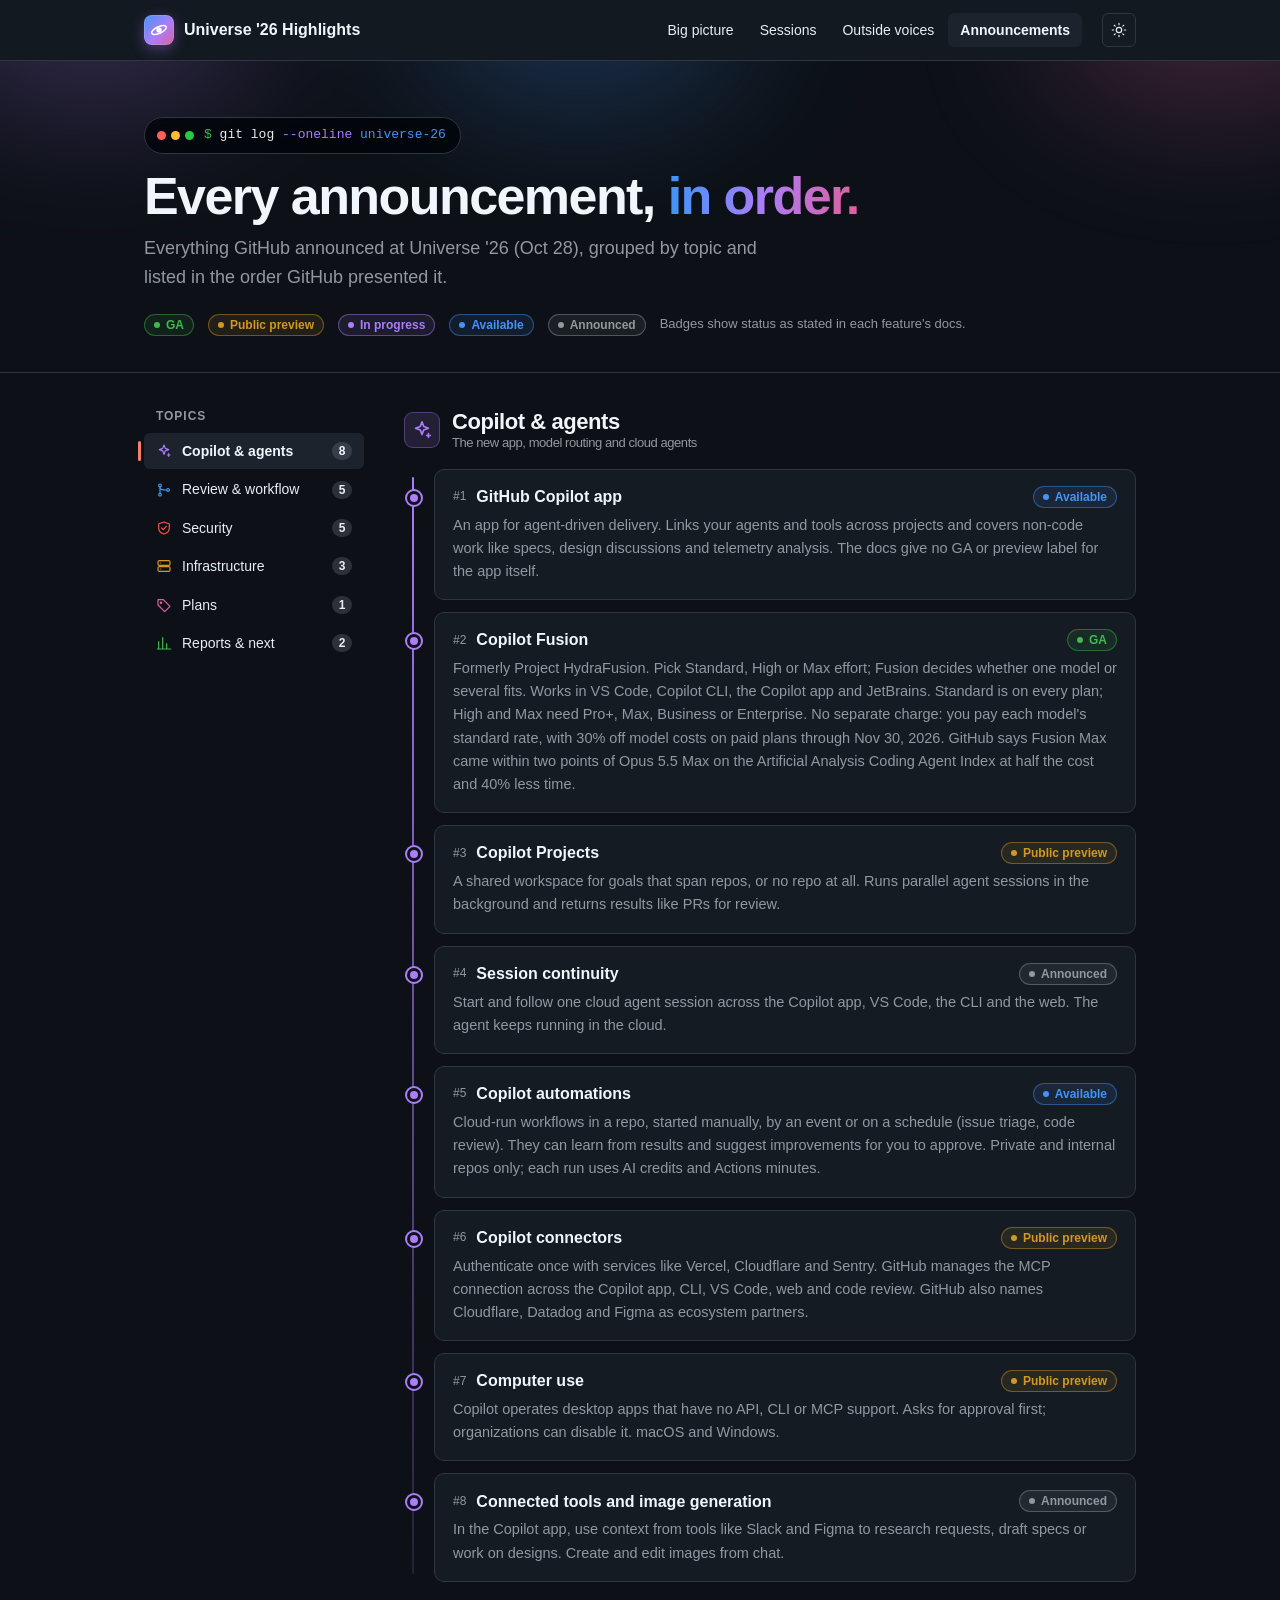
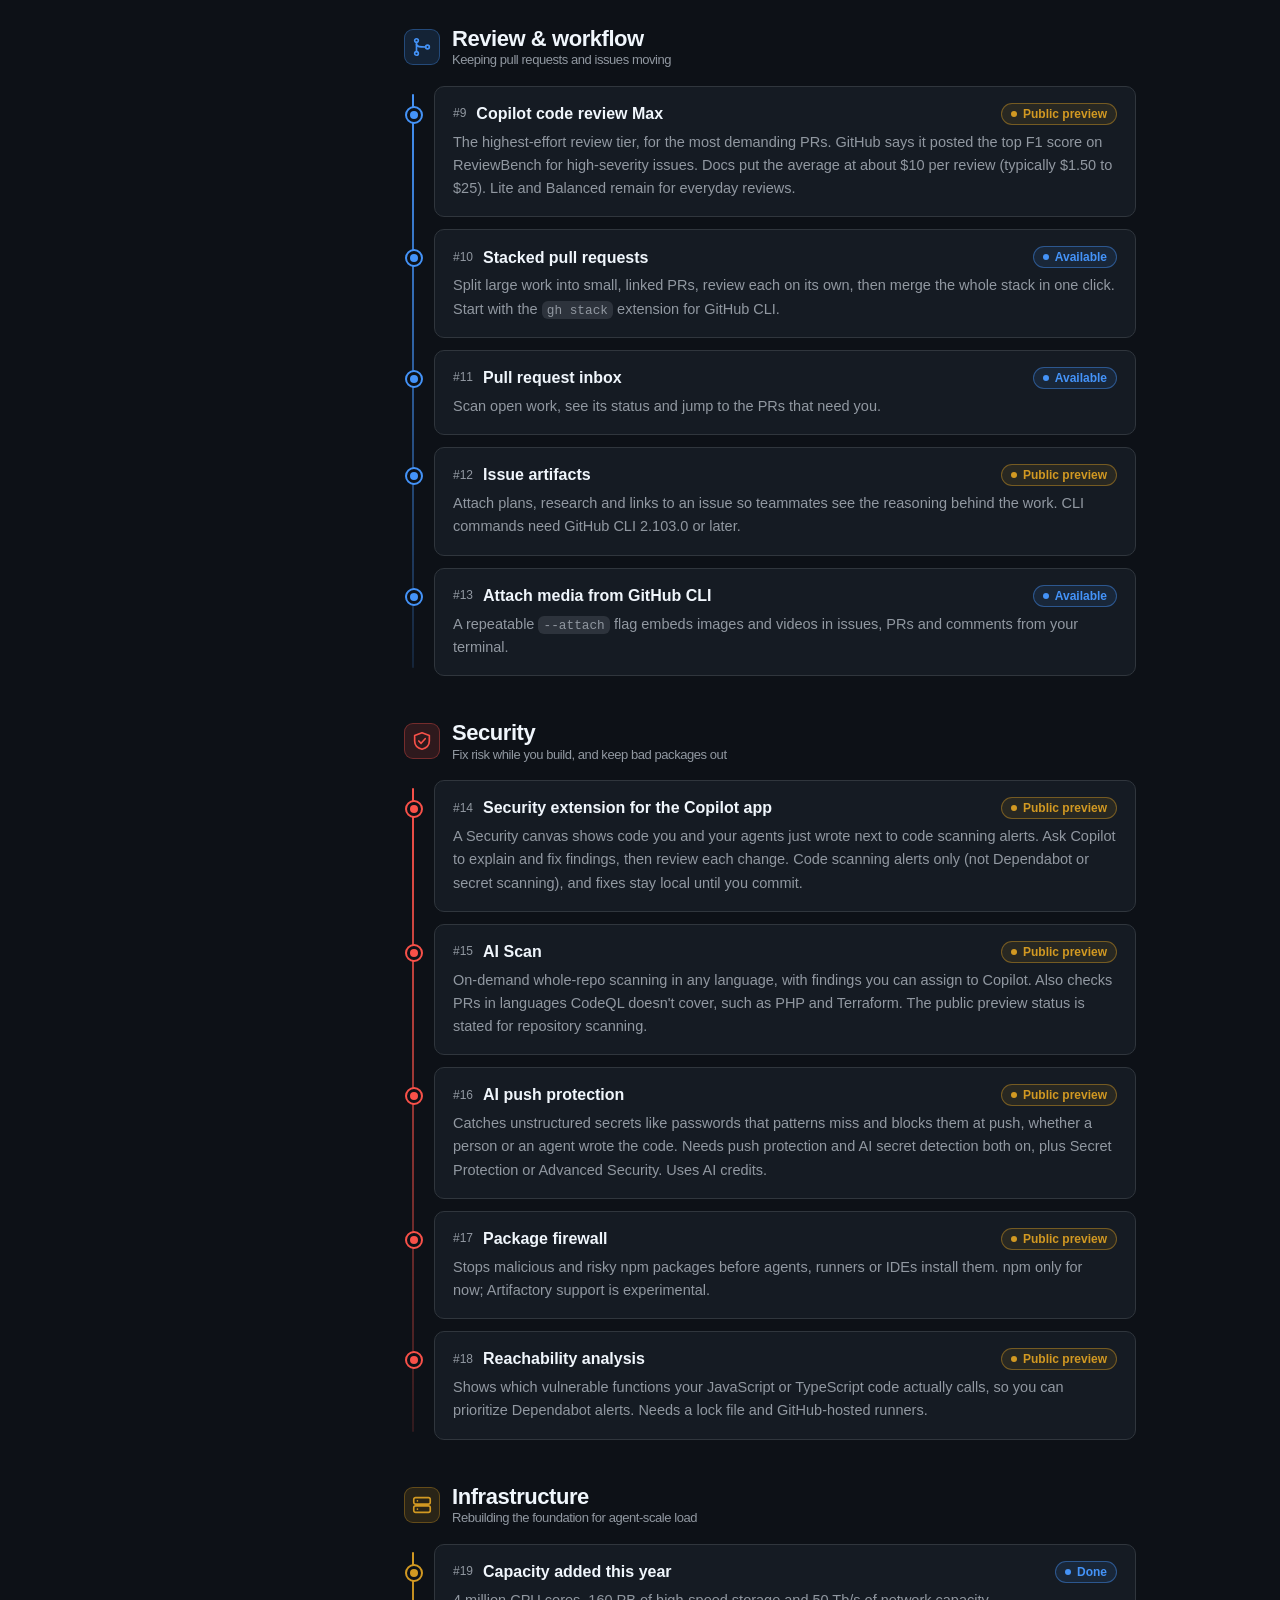
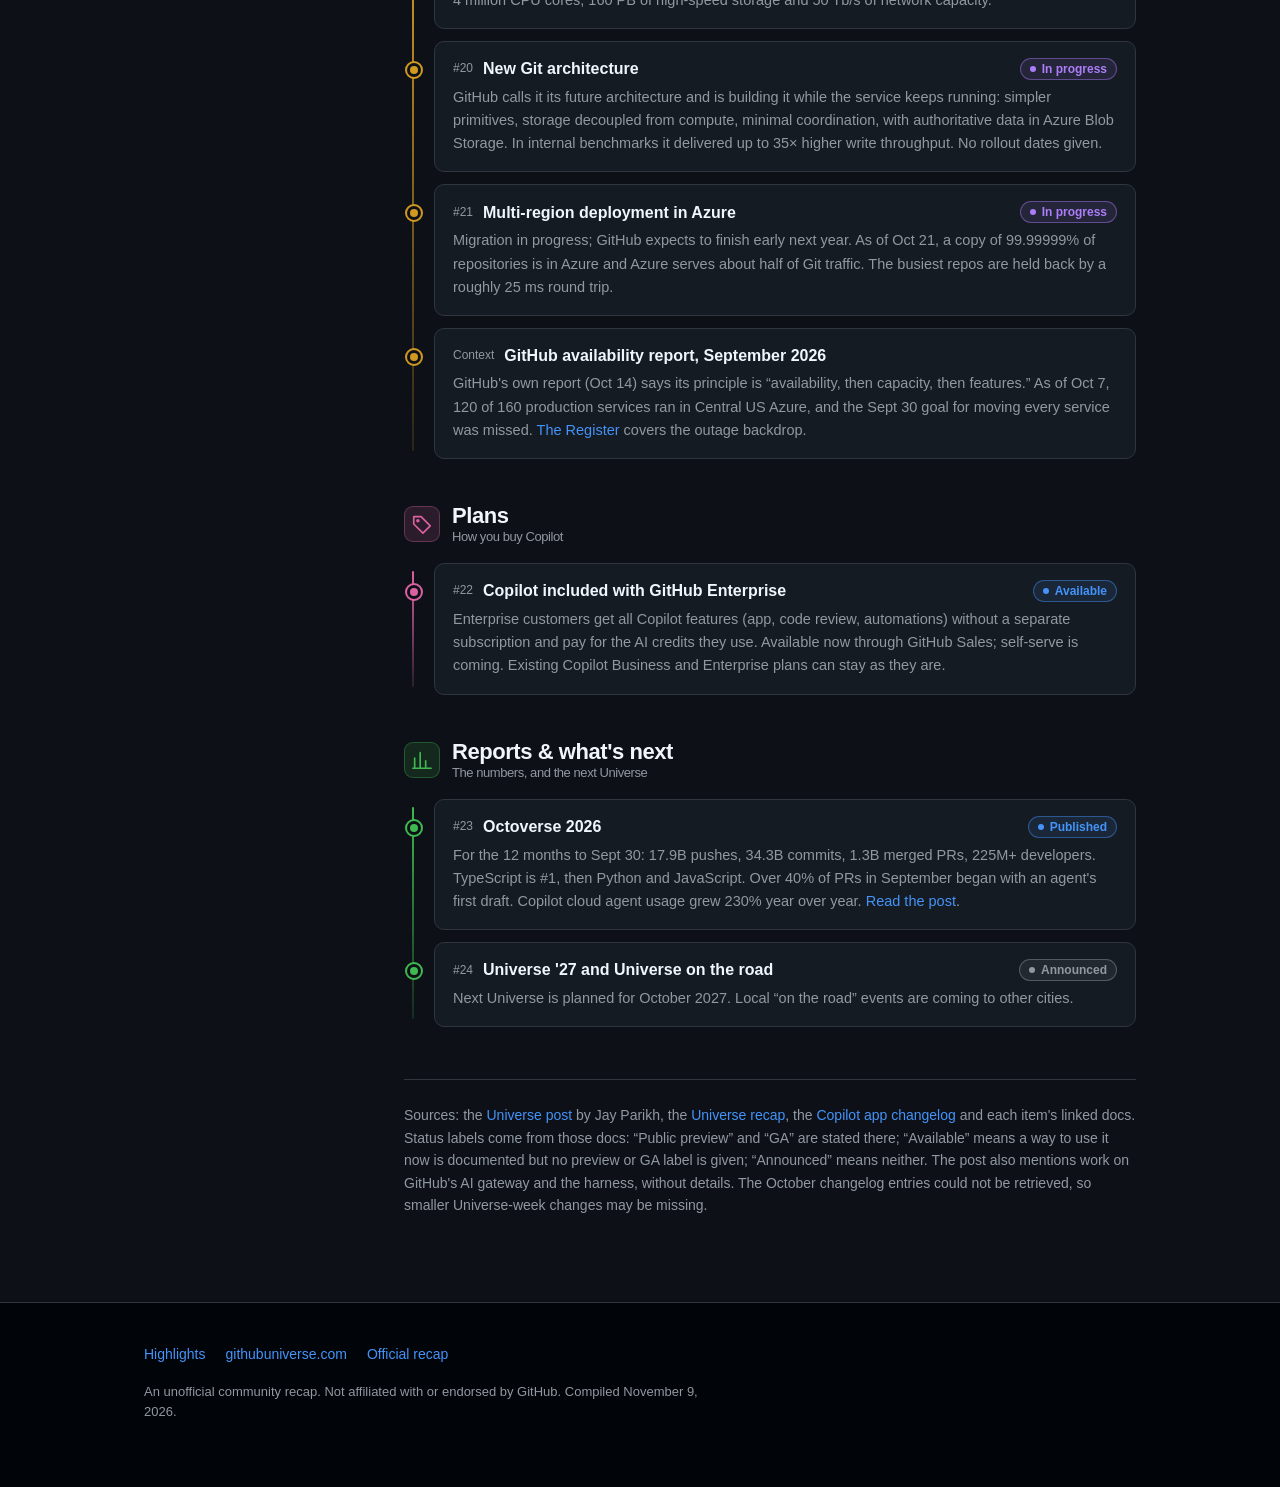
==== announcements.html @ 621e32c0 "Add GitHub Universe '26 highlights site Static, unofficial recap of GitHub Universe 2026: top sessio" ====
<!doctype html>
<html lang="en">
<head>
  <meta charset="utf-8">
  <meta name="viewport" content="width=device-width, initial-scale=1">
  <title>Announcements · GitHub Universe '26 Highlights</title>
  <meta name="description" content="Every GitHub Universe 2026 announcement, grouped by topic and listed in the order GitHub presented them, with availability status and docs links.">
  <meta property="og:title" content="GitHub Universe '26: every announcement">
  <meta name="theme-color" content="#0d1117">
  <link rel="icon" href="assets/favicon.svg" type="image/svg+xml">
  <script>(function(){var t='dark';try{t=localStorage.getItem('u26-theme')||'dark'}catch(e){}var q=/[?&]theme=(light|dark)/.exec(location.search);if(q)t=q[1];document.documentElement.dataset.theme=t})()</script>
  <link rel="stylesheet" href="assets/style.css">
  <script src="assets/app.js" defer></script>
</head>
<body>

<svg width="0" height="0" style="position:absolute" aria-hidden="true">
  <defs>
    <symbol id="i-spark" viewBox="0 0 24 24"><path d="M12 3l1.9 5.1L19 10l-5.1 1.9L12 17l-1.9-5.1L5 10l5.1-1.9z"/><path d="M19 16v4M17 18h4"/></symbol>
    <symbol id="i-shield" viewBox="0 0 24 24"><path d="M12 3l8 3v6c0 4.4-3.2 7.7-8 9-4.8-1.3-8-4.6-8-9V6z"/><path d="M8.5 12l2.5 2.5 4.5-5"/></symbol>
    <symbol id="i-merge" viewBox="0 0 24 24"><circle cx="6" cy="5" r="2"/><circle cx="6" cy="19" r="2"/><circle cx="18" cy="12" r="2"/><path d="M6 7v10"/><path d="M6 9c0 3 4 3 10 3"/></symbol>
    <symbol id="i-server" viewBox="0 0 24 24"><rect x="3" y="4" width="18" height="7" rx="2"/><rect x="3" y="13" width="18" height="7" rx="2"/><path d="M7 7.5h.01M7 16.5h.01"/></symbol>
    <symbol id="i-tag" viewBox="0 0 24 24"><path d="M3 12V4h8l10 10-8 8z"/><circle cx="7.5" cy="8.5" r="1"/></symbol>
    <symbol id="i-chart" viewBox="0 0 24 24"><path d="M4 20V10M10 20V4M16 20v-7M2 21h20"/></symbol>
    <symbol id="i-ext" viewBox="0 0 24 24"><path d="M14 4h6v6M20 4l-9 9M18 14v5a1 1 0 01-1 1H5a1 1 0 01-1-1V7a1 1 0 011-1h5"/></symbol>
    <symbol id="i-sun" viewBox="0 0 24 24"><circle cx="12" cy="12" r="4"/><path d="M12 2v2M12 20v2M4.9 4.9l1.4 1.4M17.7 17.7l1.4 1.4M2 12h2M20 12h2M4.9 19.1l1.4-1.4M17.7 6.3l1.4-1.4"/></symbol>
    <symbol id="i-moon" viewBox="0 0 24 24"><path d="M20 14.5A8 8 0 019.5 4 8 8 0 1020 14.5z"/></symbol>
    <symbol id="i-orbit" viewBox="0 0 24 24"><ellipse cx="12" cy="12" rx="9.5" ry="4" transform="rotate(-25 12 12)"/><circle cx="12" cy="12" r="3.2" fill="currentColor" stroke="none"/></symbol>
  </defs>
</svg>

<a class="skip" href="#main">Skip to content</a>
<div class="progress" aria-hidden="true"></div>

<header class="site-header">
  <div class="wrap">
    <a class="brand" href="./">
      <span class="logo"><svg class="i" style="width:20px;height:20px"><use href="#i-orbit"/></svg></span>
      <span>Universe '26 Highlights</span>
    </a>
    <nav class="nav" aria-label="Primary">
      <a href="./#big-picture">Big picture</a>
      <a href="./#sessions">Sessions</a>
      <a href="./#voices">Outside voices</a>
      <a href="announcements.html" aria-current="page">Announcements</a>
    </nav>
    <button class="icon-btn" type="button" data-theme-toggle aria-label="Toggle light and dark theme" title="Toggle theme">
      <svg class="i sun"><use href="#i-sun"/></svg><svg class="i moon"><use href="#i-moon"/></svg>
    </button>
  </div>
</header>

<main id="main">
  <div class="page-head">
    <div class="aurora" aria-hidden="true"><i></i><i></i><i></i></div>
    <div class="wrap">
      <div class="term mono"><span class="dots" aria-hidden="true"><b></b><b></b><b></b></span><span><span class="p">$</span> git log <span class="f">--oneline</span> <span class="s">universe-26</span></span></div>
      <h1>Every announcement, <span class="grad">in order.</span></h1>
      <p>Everything GitHub announced at Universe '26 (Oct 28), grouped by topic and listed in the order GitHub presented it.</p>
      <div class="legend">
        <span class="status ga">GA</span><span class="status preview">Public preview</span><span class="status prog">In progress</span><span class="status live">Available</span><span class="status">Announced</span>
        <span>Badges show status as stated in each feature's docs.</span>
      </div>
    </div>
  </div>

  <div class="wrap layout">
    <aside class="side-nav" aria-label="Categories">
      <h2>Topics</h2>
      <a href="#agents" class="active" style="--c:var(--purple)"><svg class="i"><use href="#i-spark"/></svg>Copilot &amp; agents <span class="counter">8</span></a>
      <a href="#workflow" style="--c:var(--accent)"><svg class="i"><use href="#i-merge"/></svg>Review &amp; workflow <span class="counter">5</span></a>
      <a href="#security" style="--c:var(--red)"><svg class="i"><use href="#i-shield"/></svg>Security <span class="counter">5</span></a>
      <a href="#infra" style="--c:var(--orange)"><svg class="i"><use href="#i-server"/></svg>Infrastructure <span class="counter">3</span></a>
      <a href="#plans" style="--c:var(--pink)"><svg class="i"><use href="#i-tag"/></svg>Plans <span class="counter">1</span></a>
      <a href="#reports" style="--c:var(--green)"><svg class="i"><use href="#i-chart"/></svg>Reports &amp; next <span class="counter">2</span></a>
    </aside>

    <div>
      <section class="group g-agent" id="agents">
        <div class="group-head reveal"><span class="ico"><svg class="i lg"><use href="#i-spark"/></svg></span><h2>Copilot &amp; agents<small>The new app, model routing and cloud agents</small></h2></div>
        <ol class="timeline">
          <li class="item reveal"><span class="node"></span><div class="card spot">
            <div class="card-top"><span class="num">#1</span><h3><a href="https://github.com/features/ai/github-app" target="_blank" rel="noopener noreferrer">GitHub Copilot app <svg class="i"><use href="#i-ext"/></svg></a></h3><span class="status live">Available</span></div>
            <p>An app for agent-driven delivery. Links your agents and tools across projects and covers non-code work like specs, design discussions and telemetry analysis. The docs give no GA or preview label for the app itself.</p></div></li>
          <li class="item reveal"><span class="node"></span><div class="card spot">
            <div class="card-top"><span class="num">#2</span><h3><a href="https://docs.github.com/copilot/concepts/models/copilot-fusion" target="_blank" rel="noopener noreferrer">Copilot Fusion <svg class="i"><use href="#i-ext"/></svg></a></h3><span class="status ga">GA</span></div>
            <p>Formerly Project HydraFusion. Pick Standard, High or Max effort; Fusion decides whether one model or several fits. Works in VS Code, Copilot CLI, the Copilot app and JetBrains. Standard is on every plan; High and Max need Pro+, Max, Business or Enterprise. No separate charge: you pay each model's standard rate, with 30% off model costs on paid plans through Nov 30, 2026. GitHub says Fusion Max came within two points of Opus 5.5 Max on the Artificial Analysis Coding Agent Index at half the cost and 40% less time.</p></div></li>
          <li class="item reveal"><span class="node"></span><div class="card spot">
            <div class="card-top"><span class="num">#3</span><h3><a href="https://docs.github.com/copilot/how-tos/github-copilot-app/working-with-projects" target="_blank" rel="noopener noreferrer">Copilot Projects <svg class="i"><use href="#i-ext"/></svg></a></h3><span class="status preview">Public preview</span></div>
            <p>A shared workspace for goals that span repos, or no repo at all. Runs parallel agent sessions in the background and returns results like PRs for review.</p></div></li>
          <li class="item reveal"><span class="node"></span><div class="card spot">
            <div class="card-top"><span class="num">#4</span><h3><a href="https://docs.github.com/copilot/how-tos/copilot-on-github/use-copilot-agents/manage-and-track-agents" target="_blank" rel="noopener noreferrer">Session continuity <svg class="i"><use href="#i-ext"/></svg></a></h3><span class="status">Announced</span></div>
            <p>Start and follow one cloud agent session across the Copilot app, VS Code, the CLI and the web. The agent keeps running in the cloud.</p></div></li>
          <li class="item reveal"><span class="node"></span><div class="card spot">
            <div class="card-top"><span class="num">#5</span><h3><a href="https://docs.github.com/copilot/concepts/agent-capabilities/agent-powered-workflows-and-operations/about-automations" target="_blank" rel="noopener noreferrer">Copilot automations <svg class="i"><use href="#i-ext"/></svg></a></h3><span class="status live">Available</span></div>
            <p>Cloud-run workflows in a repo, started manually, by an event or on a schedule (issue triage, code review). They can learn from results and suggest improvements for you to approve. Private and internal repos only; each run uses AI credits and Actions minutes.</p></div></li>
          <li class="item reveal"><span class="node"></span><div class="card spot">
            <div class="card-top"><span class="num">#6</span><h3><a href="https://docs.github.com/copilot/concepts/prompting-and-context/copilot-connectors" target="_blank" rel="noopener noreferrer">Copilot connectors <svg class="i"><use href="#i-ext"/></svg></a></h3><span class="status preview">Public preview</span></div>
            <p>Authenticate once with services like Vercel, Cloudflare and Sentry. GitHub manages the MCP connection across the Copilot app, CLI, VS Code, web and code review. GitHub also names Cloudflare, Datadog and Figma as ecosystem partners.</p></div></li>
          <li class="item reveal"><span class="node"></span><div class="card spot">
            <div class="card-top"><span class="num">#7</span><h3><a href="https://docs.github.com/copilot/how-tos/github-copilot-app/computer-use" target="_blank" rel="noopener noreferrer">Computer use <svg class="i"><use href="#i-ext"/></svg></a></h3><span class="status preview">Public preview</span></div>
            <p>Copilot operates desktop apps that have no API, CLI or MCP support. Asks for approval first; organizations can disable it. macOS and Windows.</p></div></li>
          <li class="item reveal"><span class="node"></span><div class="card spot">
            <div class="card-top"><span class="num">#8</span><h3>Connected tools and image generation</h3><span class="status">Announced</span></div>
            <p>In the Copilot app, use context from tools like Slack and Figma to research requests, draft specs or work on designs. Create and edit images from chat.</p></div></li>
        </ol>
      </section>

      <section class="group g-flow" id="workflow">
        <div class="group-head reveal"><span class="ico"><svg class="i lg"><use href="#i-merge"/></svg></span><h2>Review &amp; workflow<small>Keeping pull requests and issues moving</small></h2></div>
        <ol class="timeline">
          <li class="item reveal"><span class="node"></span><div class="card spot">
            <div class="card-top"><span class="num">#9</span><h3><a href="https://docs.github.com/copilot/concepts/agent-capabilities/agent-powered-workflows-and-operations/code-review" target="_blank" rel="noopener noreferrer">Copilot code review Max <svg class="i"><use href="#i-ext"/></svg></a></h3><span class="status preview">Public preview</span></div>
            <p>The highest-effort review tier, for the most demanding PRs. GitHub says it posted the top F1 score on ReviewBench for high-severity issues. Docs put the average at about $10 per review (typically $1.50 to $25). Lite and Balanced remain for everyday reviews.</p></div></li>
          <li class="item reveal"><span class="node"></span><div class="card spot">
            <div class="card-top"><span class="num">#10</span><h3><a href="https://docs.github.com/en/pull-requests/how-tos/stacked-pull-requests" target="_blank" rel="noopener noreferrer">Stacked pull requests <svg class="i"><use href="#i-ext"/></svg></a></h3><span class="status live">Available</span></div>
            <p>Split large work into small, linked PRs, review each on its own, then merge the whole stack in one click. Start with the <code>gh stack</code> extension for GitHub CLI.</p></div></li>
          <li class="item reveal"><span class="node"></span><div class="card spot">
            <div class="card-top"><span class="num">#11</span><h3><a href="https://github.com/pulls/inbox" target="_blank" rel="noopener noreferrer">Pull request inbox <svg class="i"><use href="#i-ext"/></svg></a></h3><span class="status live">Available</span></div>
            <p>Scan open work, see its status and jump to the PRs that need you.</p></div></li>
          <li class="item reveal"><span class="node"></span><div class="card spot">
            <div class="card-top"><span class="num">#12</span><h3><a href="https://docs.github.com/issues/tracking-your-work-with-issues/using-issues/using-artifacts-with-issues" target="_blank" rel="noopener noreferrer">Issue artifacts <svg class="i"><use href="#i-ext"/></svg></a></h3><span class="status preview">Public preview</span></div>
            <p>Attach plans, research and links to an issue so teammates see the reasoning behind the work. CLI commands need GitHub CLI 2.103.0 or later.</p></div></li>
          <li class="item reveal"><span class="node"></span><div class="card spot">
            <div class="card-top"><span class="num">#13</span><h3><a href="https://docs.github.com/get-started/writing-on-github/working-with-advanced-formatting/attaching-files" target="_blank" rel="noopener noreferrer">Attach media from GitHub CLI <svg class="i"><use href="#i-ext"/></svg></a></h3><span class="status live">Available</span></div>
            <p>A repeatable <code>--attach</code> flag embeds images and videos in issues, PRs and comments from your terminal.</p></div></li>
        </ol>
      </section>

      <section class="group g-sec" id="security">
        <div class="group-head reveal"><span class="ico"><svg class="i lg"><use href="#i-shield"/></svg></span><h2>Security<small>Fix risk while you build, and keep bad packages out</small></h2></div>
        <ol class="timeline">
          <li class="item reveal"><span class="node"></span><div class="card spot">
            <div class="card-top"><span class="num">#14</span><h3><a href="https://docs.github.com/copilot/how-tos/github-copilot-app/view-and-fix-security-alerts" target="_blank" rel="noopener noreferrer">Security extension for the Copilot app <svg class="i"><use href="#i-ext"/></svg></a></h3><span class="status preview">Public preview</span></div>
            <p>A Security canvas shows code you and your agents just wrote next to code scanning alerts. Ask Copilot to explain and fix findings, then review each change. Code scanning alerts only (not Dependabot or secret scanning), and fixes stay local until you commit.</p></div></li>
          <li class="item reveal"><span class="node"></span><div class="card spot">
            <div class="card-top"><span class="num">#15</span><h3><a href="https://docs.github.com/en/code-security/concepts/code-scanning/ai-scan" target="_blank" rel="noopener noreferrer">AI Scan <svg class="i"><use href="#i-ext"/></svg></a></h3><span class="status preview">Public preview</span></div>
            <p>On-demand whole-repo scanning in any language, with findings you can assign to Copilot. Also checks PRs in languages CodeQL doesn't cover, such as PHP and Terraform. The public preview status is stated for repository scanning.</p></div></li>
          <li class="item reveal"><span class="node"></span><div class="card spot">
            <div class="card-top"><span class="num">#16</span><h3><a href="https://docs.github.com/code-security/how-tos/secure-your-secrets/prevent-future-leaks/enable-ai-push-protection" target="_blank" rel="noopener noreferrer">AI push protection <svg class="i"><use href="#i-ext"/></svg></a></h3><span class="status preview">Public preview</span></div>
            <p>Catches unstructured secrets like passwords that patterns miss and blocks them at push, whether a person or an agent wrote the code. Needs push protection and AI secret detection both on, plus Secret Protection or Advanced Security. Uses AI credits.</p></div></li>
          <li class="item reveal"><span class="node"></span><div class="card spot">
            <div class="card-top"><span class="num">#17</span><h3><a href="https://docs.github.com/en/code-security/how-tos/secure-your-supply-chain/secure-your-dependencies/protecting-endpoints-with-package-firewall" target="_blank" rel="noopener noreferrer">Package firewall <svg class="i"><use href="#i-ext"/></svg></a></h3><span class="status preview">Public preview</span></div>
            <p>Stops malicious and risky npm packages before agents, runners or IDEs install them. npm only for now; Artifactory support is experimental.</p></div></li>
          <li class="item reveal"><span class="node"></span><div class="card spot">
            <div class="card-top"><span class="num">#18</span><h3><a href="https://docs.github.com/code-security/concepts/supply-chain-security/about-reachability-analysis-for-dependabot-alerts" target="_blank" rel="noopener noreferrer">Reachability analysis <svg class="i"><use href="#i-ext"/></svg></a></h3><span class="status preview">Public preview</span></div>
            <p>Shows which vulnerable functions your JavaScript or TypeScript code actually calls, so you can prioritize Dependabot alerts. Needs a lock file and GitHub-hosted runners.</p></div></li>
        </ol>
      </section>

      <section class="group g-infra" id="infra">
        <div class="group-head reveal"><span class="ico"><svg class="i lg"><use href="#i-server"/></svg></span><h2>Infrastructure<small>Rebuilding the foundation for agent-scale load</small></h2></div>
        <ol class="timeline">
          <li class="item reveal"><span class="node"></span><div class="card spot">
            <div class="card-top"><span class="num">#19</span><h3>Capacity added this year</h3><span class="status live">Done</span></div>
            <p>4 million CPU cores, 160 PB of high-speed storage and 50 Tb/s of network capacity.</p></div></li>
          <li class="item reveal"><span class="node"></span><div class="card spot">
            <div class="card-top"><span class="num">#20</span><h3><a href="https://github.blog/engineering/architecture-optimization/building-git-infrastructure-for-agent-scale-development/" target="_blank" rel="noopener noreferrer">New Git architecture <svg class="i"><use href="#i-ext"/></svg></a></h3><span class="status prog">In progress</span></div>
            <p>GitHub calls it its future architecture and is building it while the service keeps running: simpler primitives, storage decoupled from compute, minimal coordination, with authoritative data in Azure Blob Storage. In internal benchmarks it delivered up to 35× higher write throughput. No rollout dates given.</p></div></li>
          <li class="item reveal"><span class="node"></span><div class="card spot">
            <div class="card-top"><span class="num">#21</span><h3><a href="https://github.blog/engineering/architecture-optimization/the-bridge-to-agent-scale-git-infrastructure/" target="_blank" rel="noopener noreferrer">Multi-region deployment in Azure <svg class="i"><use href="#i-ext"/></svg></a></h3><span class="status prog">In progress</span></div>
            <p>Migration in progress; GitHub expects to finish early next year. As of Oct 21, a copy of 99.99999% of repositories is in Azure and Azure serves about half of Git traffic. The busiest repos are held back by a roughly 25 ms round trip.</p></div></li>
          <li class="item reveal"><span class="node"></span><div class="card spot">
            <div class="card-top"><span class="num">Context</span><h3><a href="https://github.blog/news-insights/company-news/github-availability-report-september-2026/" target="_blank" rel="noopener noreferrer">GitHub availability report, September 2026 <svg class="i"><use href="#i-ext"/></svg></a></h3></div>
            <p>GitHub's own report (Oct 14) says its principle is “availability, then capacity, then features.” As of Oct 7, 120 of 160 production services ran in Central US Azure, and the Sept 30 goal for moving every service was missed. <a href="https://www.theregister.com/ai-and-ml/2026/10/28/github-powering-up-four-million-extra-cores-to-stop-its-service-going-down/5305863" target="_blank" rel="noopener noreferrer">The Register</a> covers the outage backdrop.</p></div></li>
        </ol>
      </section>

      <section class="group g-biz" id="plans">
        <div class="group-head reveal"><span class="ico"><svg class="i lg"><use href="#i-tag"/></svg></span><h2>Plans<small>How you buy Copilot</small></h2></div>
        <ol class="timeline">
          <li class="item reveal"><span class="node"></span><div class="card spot">
            <div class="card-top"><span class="num">#22</span><h3><a href="https://github.com/enterprise/contact" target="_blank" rel="noopener noreferrer">Copilot included with GitHub Enterprise <svg class="i"><use href="#i-ext"/></svg></a></h3><span class="status live">Available</span></div>
            <p>Enterprise customers get all Copilot features (app, code review, automations) without a separate subscription and pay for the AI credits they use. Available now through GitHub Sales; self-serve is coming. Existing Copilot Business and Enterprise plans can stay as they are.</p></div></li>
        </ol>
      </section>

      <section class="group g-rep" id="reports">
        <div class="group-head reveal"><span class="ico"><svg class="i lg"><use href="#i-chart"/></svg></span><h2>Reports &amp; what's next<small>The numbers, and the next Universe</small></h2></div>
        <ol class="timeline">
          <li class="item reveal"><span class="node"></span><div class="card spot">
            <div class="card-top"><span class="num">#23</span><h3><a href="https://octoverse.github.com/" target="_blank" rel="noopener noreferrer">Octoverse 2026 <svg class="i"><use href="#i-ext"/></svg></a></h3><span class="status live">Published</span></div>
            <p>For the 12 months to Sept 30: 17.9B pushes, 34.3B commits, 1.3B merged PRs, 225M+ developers. TypeScript is #1, then Python and JavaScript. Over 40% of PRs in September began with an agent's first draft. Copilot cloud agent usage grew 230% year over year. <a href="https://github.blog/news-insights/octoverse/octoverse-commits-pushes-reach-new-highs-in-2026-as-developers-build-with-agents/" target="_blank" rel="noopener noreferrer">Read the post</a>.</p></div></li>
          <li class="item reveal"><span class="node"></span><div class="card spot">
            <div class="card-top"><span class="num">#24</span><h3><a href="https://reg.githubuniverse.com/flow/github/universe26/getnotified" target="_blank" rel="noopener noreferrer">Universe '27 and Universe on the road <svg class="i"><use href="#i-ext"/></svg></a></h3><span class="status">Announced</span></div>
            <p>Next Universe is planned for October 2027. Local “on the road” events are coming to other cities.</p></div></li>
        </ol>
      </section>

      <p class="footnote">Sources: the <a href="https://github.blog/news-insights/company-news/github-universe-2026-evolving-every-layer-of-the-stack/">Universe post</a> by Jay Parikh, the <a href="https://github.com/events/universe/recap">Universe recap</a>, the <a href="https://github.blog/changelog/2026-10-28-github-copilot-app-universe-releases/">Copilot app changelog</a> and each item's linked docs. Status labels come from those docs: “Public preview” and “GA” are stated there; “Available” means a way to use it now is documented but no preview or GA label is given; “Announced” means neither. The post also mentions work on GitHub's AI gateway and the harness, without details. The October changelog entries could not be retrieved, so smaller Universe-week changes may be missing.</p>
    </div>
  </div>
</main>

<footer class="site-footer">
  <div class="wrap">
    <div class="row">
      <div>
        <div class="links" style="margin-bottom:16px">
          <a href="./">Highlights</a>
          <a href="https://githubuniverse.com/">githubuniverse.com</a>
          <a href="https://github.com/events/universe/recap">Official recap</a>
        </div>
        <p>An unofficial community recap. Not affiliated with or endorsed by GitHub. Compiled November 9, 2026.</p>
      </div>
    </div>
  </div>
</footer>

</body>
</html>
---- assets/style.css ----
/* GitHub Universe '26 Highlights
   Primer-flavoured design system. Dark is the default; [data-theme="light"] flips it. */

:root {
  color-scheme: dark;
  --bg: #0d1117;
  --bg-subtle: #151b23;
  --bg-inset: #010409;
  --bg-hover: #1c232d;
  --border: #30363d;
  --border-muted: #21262d;
  --text: #e6edf3;
  --text-strong: #f0f6fc;
  --muted: #9198a1;
  --accent: #4493f8;
  --green: #3fb950;
  --purple: #ab7df8;
  --red: #f85149;
  --orange: #d29922;
  --pink: #db61a2;
  --tab-underline: #f78166;
  --cell-0: #161b22;
  --cell-1: #0e4429;
  --cell-2: #006d32;
  --cell-3: #26a641;
  --cell-4: #39d353;
  --aurora: .5;
  --shadow: 0 8px 24px rgba(1, 4, 9, .45);
  --radius: 8px;
  --max: 1040px;
}

[data-theme="light"] {
  color-scheme: light;
  --bg: #ffffff;
  --bg-subtle: #f6f8fa;
  --bg-inset: #f6f8fa;
  --bg-hover: #eef1f4;
  --border: #d1d9e0;
  --border-muted: #e6eaee;
  --text: #1f2328;
  --text-strong: #010409;
  --muted: #59636e;
  --accent: #0969da;
  --green: #1a7f37;
  --purple: #8250df;
  --red: #d1242f;
  --orange: #9a6700;
  --pink: #bf3989;
  --tab-underline: #fd8c73;
  --cell-0: #eaeef2;
  --cell-1: #aceebb;
  --cell-2: #4ac26b;
  --cell-3: #2da44e;
  --cell-4: #116329;
  --aurora: .28;
  --shadow: 0 8px 24px rgba(140, 149, 159, .25);
}

* { box-sizing: border-box; }
html { scroll-behavior: smooth; scroll-padding-top: 80px; }
body {
  margin: 0; background: var(--bg); color: var(--text);
  font: 16px/1.6 -apple-system, BlinkMacSystemFont, "Segoe UI", "Noto Sans", Helvetica, Arial, sans-serif;
  -webkit-font-smoothing: antialiased;
}
a { color: var(--accent); text-decoration: none; }
a:hover { text-decoration: underline; }
code, .mono { font-family: ui-monospace, SFMono-Regular, "SF Mono", Menlo, Consolas, "Liberation Mono", monospace; }
code { font-size: .88em; background: color-mix(in srgb, var(--muted) 20%, transparent); padding: .15em .4em; border-radius: 6px; }
.wrap { max-width: var(--max); margin: 0 auto; padding: 0 24px; }
.sr { position: absolute; width: 1px; height: 1px; overflow: hidden; clip: rect(0 0 0 0); white-space: nowrap; }

.i { width: 16px; height: 16px; fill: none; stroke: currentColor; stroke-width: 1.8; stroke-linecap: round; stroke-linejoin: round; flex: none; vertical-align: -3px; }
.i.lg { width: 22px; height: 22px; }

/* accessibility */
.skip { position: absolute; left: 12px; top: -48px; z-index: 40; padding: 8px 14px; border-radius: 6px; background: var(--accent); color: #fff; font-weight: 600; font-size: 14px; }
.skip:focus { top: 10px; text-decoration: none; }
:focus-visible { outline: 2px solid var(--accent); outline-offset: 2px; border-radius: 4px; }

/* ---------- progress + header ---------- */
.progress { position: fixed; inset: 0 0 auto 0; height: 2px; z-index: 30; transform-origin: 0 50%; transform: scaleX(var(--p, 0));
  background: linear-gradient(90deg, var(--accent), var(--purple), var(--pink)); }

.site-header { position: sticky; top: 0; z-index: 20; background: color-mix(in srgb, var(--bg-subtle) 86%, transparent);
  backdrop-filter: saturate(1.4) blur(12px); border-bottom: 1px solid var(--border); }
.site-header .wrap { display: flex; align-items: center; gap: 20px; height: 60px; }
.brand { display: flex; align-items: center; gap: 10px; color: var(--text-strong); font-weight: 600; white-space: nowrap; flex-shrink: 0; }
.brand:hover { text-decoration: none; }
.brand .logo { width: 30px; height: 30px; border-radius: 8px; display: grid; place-items: center; color: #fff;
  background: linear-gradient(135deg, #4493f8, #ab7df8 55%, #db61a2); box-shadow: 0 0 0 1px rgba(255,255,255,.12) inset, 0 4px 14px rgba(171,125,248,.35); }
.brand .logo svg { width: 20px; height: 20px; }
.nav { display: flex; gap: 2px; margin-left: auto; overflow-x: auto; min-width: 0; scrollbar-width: none; }
.nav a { color: var(--text); font-size: 14px; padding: 6px 12px; border-radius: 6px; white-space: nowrap; }
.nav a:hover { background: var(--bg-hover); text-decoration: none; }
.nav a[aria-current="page"] { font-weight: 600; color: var(--text-strong); background: var(--bg-hover); }
.icon-btn { flex: none; width: 34px; height: 34px; display: grid; place-items: center; background: var(--bg-subtle); color: var(--text);
  border: 1px solid var(--border); border-radius: 6px; cursor: pointer; }
.icon-btn:hover { background: var(--bg-hover); border-color: var(--muted); }
.icon-btn .moon { display: none; }
[data-theme="light"] .icon-btn .sun { display: none; }
[data-theme="light"] .icon-btn .moon { display: block; }

/* ---------- hero ---------- */
.hero { position: relative; overflow: hidden; isolation: isolate; padding: 84px 0 52px; border-bottom: 1px solid var(--border); }
.aurora { position: absolute; inset: 0; z-index: -3; filter: blur(70px); opacity: var(--aurora); pointer-events: none; }
.aurora i { position: absolute; border-radius: 50%; animation: drift 22s ease-in-out infinite alternate; }
.aurora i:nth-child(1) { left: -6%; top: -30%; width: 520px; height: 420px; background: var(--purple); }
.aurora i:nth-child(2) { left: 32%; top: -40%; width: 460px; height: 380px; background: var(--accent); animation-delay: -6s; }
.aurora i:nth-child(3) { right: -8%; top: -20%; width: 480px; height: 400px; background: var(--pink); animation-delay: -12s; }
@keyframes drift { to { transform: translate3d(40px, 30px, 0) scale(1.1); } }

.graph { position: absolute; z-index: -2; right: -10px; top: 40px; display: grid; grid-template-rows: repeat(7, var(--cell)); grid-auto-flow: column; grid-auto-columns: var(--cell);
  gap: 5px; --cell: 17px; -webkit-mask-image: linear-gradient(to right, transparent 8%, #000 70%); mask-image: linear-gradient(to right, transparent 8%, #000 70%); }
.graph .cell { width: var(--cell); height: var(--cell); border-radius: 3px; background: var(--cell-0); outline: 1px solid color-mix(in srgb, var(--text) 5%, transparent); outline-offset: -1px;
  opacity: 0; animation: pop .7s cubic-bezier(.2,.8,.2,1) forwards; animation-delay: var(--d, 0ms); }
.graph .cell.l1 { background: var(--cell-1); } .graph .cell.l2 { background: var(--cell-2); }
.graph .cell.l3 { background: var(--cell-3); } .graph .cell.l4 { background: var(--cell-4); }
.graph .cell.tw { animation: pop .7s forwards, twinkle 4s ease-in-out infinite; animation-delay: var(--d, 0ms), var(--t, 0s); }
@keyframes pop { from { opacity: 0; transform: scale(.4); } to { opacity: 1; transform: none; } }
@keyframes twinkle { 50% { filter: brightness(1.5); } }
.hero-fade { position: absolute; inset: 0; z-index: -1; background: linear-gradient(to bottom, transparent 55%, var(--bg)); pointer-events: none; }

.term { display: inline-flex; align-items: center; gap: 10px; padding: 7px 14px 7px 12px; font-size: 13px; border: 1px solid var(--border); border-radius: 999px;
  background: color-mix(in srgb, var(--bg-inset) 80%, transparent); backdrop-filter: blur(6px); color: var(--text); }
.term .dots { display: inline-flex; gap: 5px; }
.term .dots b { width: 9px; height: 9px; border-radius: 50%; background: var(--border); }
.term .dots b:nth-child(1) { background: #ff5f57; } .term .dots b:nth-child(2) { background: #febc2e; } .term .dots b:nth-child(3) { background: #28c840; }
.term .p { color: var(--green); } .term .f { color: var(--purple); } .term .s { color: var(--accent); }
.caret { display: inline-block; width: 7px; height: 14px; margin-left: 1px; background: var(--text); vertical-align: -2px; animation: blink 1.1s steps(1) infinite; }
@keyframes blink { 50% { opacity: 0; } }

.hero h1 { font-size: clamp(42px, 7.2vw, 78px); line-height: 1.02; margin: 22px 0 18px; letter-spacing: -0.035em; font-weight: 700; color: var(--text-strong); }
.grad { background: linear-gradient(95deg, var(--accent) 5%, var(--purple) 50%, var(--pink) 95%); -webkit-background-clip: text; background-clip: text; color: transparent; }
.lede { font-size: clamp(17px, 2.2vw, 21px); color: var(--muted); max-width: 640px; margin: 0 0 28px; }
.cta { display: flex; flex-wrap: wrap; gap: 12px; margin-bottom: 20px; }
.btn { display: inline-flex; align-items: center; gap: 8px; padding: 9px 16px; border-radius: 6px; font-weight: 600; font-size: 14px;
  border: 1px solid var(--border); background: var(--bg-subtle); color: var(--text); transition: transform .15s, background .15s, border-color .15s; }
.btn:hover { text-decoration: none; background: var(--bg-hover); border-color: var(--muted); }
.btn.primary { background: #238636; border-color: rgba(240,246,252,.1); color: #fff; box-shadow: 0 0 0 0 rgba(46,160,67,.5); }
.btn.primary:hover { background: #2ea043; transform: translateY(-1px); box-shadow: 0 6px 20px rgba(46,160,67,.35); }
.meta { display: flex; flex-wrap: wrap; gap: 8px 22px; color: var(--muted); font-size: 14px; }
.meta span { display: inline-flex; align-items: center; gap: 6px; }

.stats { display: grid; grid-template-columns: repeat(4, 1fr); gap: 12px; margin-top: 44px; }
.stat { padding: 18px 20px; border: 1px solid var(--border); border-radius: var(--radius); background: color-mix(in srgb, var(--bg-subtle) 88%, transparent); backdrop-filter: blur(6px); }
.stat b { display: block; font-size: 34px; line-height: 1.15; letter-spacing: -0.02em; font-variant-numeric: tabular-nums; }
.stat span { display: block; margin-top: 4px; color: var(--muted); font-size: 13px; line-height: 1.4; }

/* ---------- sections ---------- */
section { padding: 64px 0; border-bottom: 1px solid var(--border); }
section:last-of-type { border-bottom: 0; }
.kicker { font-size: 12px; font-weight: 600; letter-spacing: .08em; text-transform: uppercase; color: var(--purple); margin: 0 0 8px; }
h2 { font-size: clamp(26px, 4vw, 34px); line-height: 1.2; margin: 0 0 8px; letter-spacing: -0.02em; color: var(--text-strong); }
h3 { font-size: 17px; line-height: 1.35; margin: 0; color: var(--text-strong); }
.sub { color: var(--muted); margin: 0 0 32px; max-width: 660px; }

/* spotlight cards */
.spot { position: relative; overflow: hidden; isolation: isolate; }
.spot::before { content: ""; position: absolute; inset: 0; z-index: -1; opacity: 0; transition: opacity .3s;
  background: radial-gradient(280px circle at var(--mx, 50%) var(--my, 50%), color-mix(in srgb, var(--accent) 16%, transparent), transparent 70%); }
.spot:hover::before { opacity: 1; }

.themes { display: grid; grid-template-columns: repeat(2, minmax(0, 1fr)); gap: 16px; }
.theme { padding: 22px; border: 1px solid var(--border); border-radius: 12px; background: var(--bg-subtle); transition: border-color .2s, transform .2s; }
.theme:hover { border-color: color-mix(in srgb, var(--c) 60%, var(--border)); transform: translateY(-2px); }
.theme .ico { width: 42px; height: 42px; display: grid; place-items: center; border-radius: 10px; margin-bottom: 14px; color: var(--c);
  background: color-mix(in srgb, var(--c) 14%, transparent); border: 1px solid color-mix(in srgb, var(--c) 35%, transparent); }
.theme p { margin: 8px 0 0; color: var(--muted); font-size: 15px; }
.t-purple { --c: var(--purple); } .t-blue { --c: var(--accent); } .t-red { --c: var(--red); } .t-orange { --c: var(--orange); }
.callout { margin: 20px 0 0; padding: 14px 18px; border: 1px solid color-mix(in srgb, var(--orange) 40%, var(--border)); border-left: 4px solid var(--orange); border-radius: 8px;
  background: color-mix(in srgb, var(--orange) 8%, var(--bg-subtle)); color: var(--text); font-size: 15px; }
.callout b { color: var(--text-strong); }
.more { display: inline-flex; align-items: center; gap: 6px; margin-top: 24px; font-weight: 600; font-size: 14px; }

/* labels (GitHub issue-label style) */
.label { display: inline-flex; align-items: center; gap: 5px; font-size: 12px; font-weight: 600; line-height: 18px; padding: 0 9px; border-radius: 2em;
  border: 1px solid color-mix(in srgb, var(--c) 45%, transparent); color: var(--c); background: color-mix(in srgb, var(--c) 12%, transparent); white-space: nowrap; }
.c-agent { --c: var(--purple); } .c-sdlc { --c: var(--accent); } .c-sec { --c: var(--red); }
.c-comm { --c: var(--green); } .c-infra { --c: var(--orange); } .c-biz { --c: var(--pink); }
.c-press { --c: var(--orange); } .c-indie { --c: var(--accent); } .c-ms { --c: var(--purple); }

/* tabs (GitHub UnderlineNav) */
.tabs { display: flex; gap: 4px; border-bottom: 1px solid var(--border); overflow-x: auto; scrollbar-width: none; margin-bottom: 20px; }
.tab { position: relative; display: inline-flex; align-items: center; gap: 8px; padding: 12px 10px; margin-bottom: -1px; background: none; border: 0; color: var(--text);
  font: inherit; font-size: 14px; cursor: pointer; white-space: nowrap; border-radius: 6px 6px 0 0; }
.tab:hover { background: var(--bg-hover); }
.tab[aria-pressed="true"] { font-weight: 600; color: var(--text-strong); }
.tab[aria-pressed="true"]::after { content: ""; position: absolute; left: 8px; right: 8px; bottom: 0; height: 2px; border-radius: 6px; background: var(--tab-underline); }
.counter { font-size: 12px; font-weight: 600; line-height: 18px; min-width: 20px; text-align: center; padding: 0 6px; border-radius: 2em; background: color-mix(in srgb, var(--muted) 24%, transparent); }

/* sessions list */
.list { list-style: none; margin: 0; padding: 0; border: 1px solid var(--border); border-radius: 12px; background: var(--bg-subtle); overflow: hidden; }
.sess { position: relative; display: grid; grid-template-columns: 48px 1fr auto; gap: 16px; padding: 18px 20px; border-bottom: 1px solid var(--border-muted); align-items: start; transition: background .2s; }
.sess:last-child { border-bottom: 0; }
.sess:hover { background: var(--bg-hover); }
.sess[hidden] { display: none; }
.sess .lead { width: 44px; height: 44px; display: grid; place-items: center; border-radius: 10px; color: var(--c);
  background: color-mix(in srgb, var(--c) 12%, transparent); border: 1px solid color-mix(in srgb, var(--c) 30%, transparent); }
.sess.top .lead { font-size: 20px; font-weight: 700; color: #fff; border: 0; background: linear-gradient(135deg, var(--accent), var(--purple) 60%, var(--pink)); box-shadow: 0 4px 14px color-mix(in srgb, var(--purple) 40%, transparent); }
.sess.top::before { content: ""; position: absolute; left: 0; top: 0; bottom: 0; width: 3px; background: linear-gradient(var(--accent), var(--purple), var(--pink)); }
.sess h3 a { color: var(--text-strong); }
.sess h3 a:hover { color: var(--accent); text-decoration: none; }
.sess p { margin: 4px 0 8px; color: var(--muted); font-size: 15px; }
.by { font-size: 13px; color: var(--muted); }
.by b { color: var(--text); font-weight: 600; }
.sess .side { display: flex; flex-direction: column; align-items: flex-end; gap: 10px; }
.sess .go { display: inline-flex; align-items: center; gap: 4px; font-size: 13px; font-weight: 600; white-space: nowrap; }
.sess .go .i { transition: transform .2s; } .sess:hover .go .i { transform: translateX(3px); }
.pick { display: inline-flex; align-items: center; gap: 4px; font-size: 11px; font-weight: 700; letter-spacing: .04em; text-transform: uppercase; color: var(--orange); margin-bottom: 2px; }
.note { color: var(--muted); font-size: 14px; margin-top: 24px; }
.empty { padding: 28px; text-align: center; color: var(--muted); }

/* voices (issue-comment boxes) */
.voices { display: grid; grid-template-columns: repeat(2, minmax(0, 1fr)); gap: 16px; align-items: stretch; }
.comment { display: flex; flex-direction: column; border: 1px solid var(--border); border-radius: 12px; background: var(--bg); transition: border-color .2s, transform .2s; }
.comment:hover { border-color: var(--muted); transform: translateY(-2px); }
.comment-head { display: flex; flex-wrap: wrap; align-items: center; gap: 6px 10px; padding: 12px 16px; background: var(--bg-subtle); border-bottom: 1px solid var(--border); border-radius: 12px 12px 0 0; font-size: 13px; color: var(--muted); }
.comment-head strong { color: var(--text-strong); font-weight: 600; }
.comment-head .label { margin-left: auto; }
.avatar { flex: none; width: 28px; height: 28px; border-radius: 50%; display: grid; place-items: center; font-size: 11px; font-weight: 700; color: #fff; background: linear-gradient(135deg, var(--a), var(--b)); }
.comment-body { display: flex; flex-direction: column; gap: 10px; padding: 16px; flex: 1; }
.comment-body h3 a { color: var(--text-strong); } .comment-body h3 a:hover { color: var(--accent); text-decoration: none; }
.comment-body p { margin: 0; color: var(--muted); font-size: 15px; }
.take { margin: auto 0 0; padding: 4px 0 4px 14px; border-left: 3px solid var(--c); font-size: 14px; color: var(--text); }
.take .tag { display: block; font-size: 11px; font-weight: 700; letter-spacing: .06em; text-transform: uppercase; color: var(--c); margin-bottom: 2px; }

/* ---------- announcements page ---------- */
.page-head { position: relative; overflow: hidden; isolation: isolate; padding: 56px 0 36px; border-bottom: 1px solid var(--border); }
.page-head h1 { font-size: clamp(34px, 5.5vw, 52px); line-height: 1.08; margin: 14px 0 10px; letter-spacing: -0.03em; color: var(--text-strong); }
.page-head p { color: var(--muted); margin: 0; max-width: 640px; font-size: 18px; }
.legend { display: flex; flex-wrap: wrap; gap: 8px 14px; margin-top: 22px; font-size: 13px; color: var(--muted); align-items: center; }

.layout { display: grid; grid-template-columns: 220px 1fr; gap: 40px; padding-top: 36px; padding-bottom: 72px; }
.side-nav { position: sticky; top: 84px; align-self: start; display: flex; flex-direction: column; gap: 2px; }
.side-nav h2 { font-size: 12px; text-transform: uppercase; letter-spacing: .08em; color: var(--muted); margin: 0 0 8px 12px; font-weight: 600; }
.side-nav a { position: relative; display: flex; align-items: center; gap: 10px; padding: 7px 12px; border-radius: 6px; color: var(--text); font-size: 14px; }
.side-nav a:hover { background: var(--bg-hover); text-decoration: none; }
.side-nav a .i { color: var(--c); }
.side-nav a .counter { margin-left: auto; }
.side-nav a.active { background: var(--bg-hover); font-weight: 600; color: var(--text-strong); }
.side-nav a.active::before { content: ""; position: absolute; left: -6px; top: 8px; bottom: 8px; width: 3px; border-radius: 6px; background: var(--tab-underline); }

.group { padding: 0 0 44px; border: 0; --c: var(--accent); }
.group-head { display: flex; align-items: center; gap: 12px; margin-bottom: 18px; }
.group-head .ico { width: 36px; height: 36px; border-radius: 9px; display: grid; place-items: center; color: var(--c);
  background: color-mix(in srgb, var(--c) 14%, transparent); border: 1px solid color-mix(in srgb, var(--c) 35%, transparent); }
.group-head h2 { font-size: 22px; margin: 0; }
.group-head small { display: block; color: var(--muted); font-size: 13px; font-weight: 400; }
.g-agent { --c: var(--purple); } .g-flow { --c: var(--accent); } .g-sec { --c: var(--red); }
.g-infra { --c: var(--orange); } .g-biz { --c: var(--pink); } .g-rep { --c: var(--green); }

.timeline { list-style: none; margin: 0; padding: 0 0 0 30px; position: relative; }
.timeline::before { content: ""; position: absolute; left: 8px; top: 8px; bottom: 8px; width: 2px; border-radius: 2px;
  background: linear-gradient(var(--c), color-mix(in srgb, var(--c) 15%, transparent)); }
.item { position: relative; margin-bottom: 12px; }
.item:last-child { margin-bottom: 0; }
.node { position: absolute; left: -29px; top: 20px; width: 18px; height: 18px; border-radius: 50%; background: var(--bg); border: 2px solid var(--c); }
.node::after { content: ""; position: absolute; inset: 3px; border-radius: 50%; background: var(--c); }
.card { padding: 16px 18px; border: 1px solid var(--border); border-radius: 10px; background: var(--bg-subtle); transition: border-color .2s, transform .2s; }
.item:hover .card { border-color: color-mix(in srgb, var(--c) 55%, var(--border)); transform: translateX(2px); }
.card-top { display: flex; align-items: center; gap: 10px; }
.card-top .num { font-size: 12px; color: var(--muted); font-variant-numeric: tabular-nums; }
.card-top h3 { font-size: 16px; }
.card-top h3 a { color: var(--text-strong); display: inline-flex; align-items: center; gap: 6px; }
.card-top h3 a:hover { color: var(--accent); text-decoration: none; }
.card-top h3 a .i { width: 13px; height: 13px; color: var(--muted); opacity: 0; transition: opacity .2s; }
.card-top h3 a:hover .i { opacity: 1; }
.card p { margin: 6px 0 0; color: var(--muted); font-size: 14.5px; }
.status { margin-left: auto; display: inline-flex; align-items: center; gap: 6px; font-size: 12px; font-weight: 600; line-height: 20px; padding: 0 9px; border-radius: 2em; white-space: nowrap;
  border: 1px solid color-mix(in srgb, var(--s) 45%, transparent); color: var(--s); background: color-mix(in srgb, var(--s) 10%, transparent); --s: var(--muted); }
.status::before { content: ""; width: 6px; height: 6px; border-radius: 50%; background: currentColor; }
.status.ga { --s: var(--green); } .status.preview { --s: var(--orange); } .status.live { --s: var(--accent); } .status.prog { --s: var(--purple); }
.legend .status { margin-left: 0; }
.page-head .aurora { opacity: calc(var(--aurora) * .5); }
.page-head .aurora i { width: 340px !important; height: 190px !important; top: -45% !important; }
.footnote { color: var(--muted); font-size: 14px; border-top: 1px solid var(--border); padding-top: 24px; margin-top: 8px; }

/* ---------- footer ---------- */
.site-footer { border-top: 1px solid var(--border); padding: 40px 0 56px; color: var(--muted); font-size: 13px; background: var(--bg-inset); }
.site-footer .row { display: flex; flex-wrap: wrap; gap: 24px 48px; justify-content: space-between; }
.site-footer p { margin: 0 0 8px; max-width: 560px; }
.site-footer .links { display: flex; flex-wrap: wrap; gap: 8px 20px; font-size: 14px; }
.site-footer .next { padding: 14px 18px; border: 1px solid var(--border); border-radius: 10px; background: var(--bg-subtle); color: var(--text); }
.site-footer .next b { color: var(--text-strong); display: block; }

/* ---------- motion ---------- */
.js .reveal { opacity: 0; transform: translateY(14px); transition: opacity .6s ease, transform .6s ease; transition-delay: var(--rd, 0ms); }
.js .reveal.in { opacity: 1; transform: none; }

/* ---------- responsive ---------- */
@media (max-width: 900px) {
  .layout { grid-template-columns: 1fr; gap: 0; padding-top: 0; }
  .side-nav { position: sticky; top: 60px; z-index: 5; flex-direction: row; gap: 6px; overflow-x: auto; padding: 10px 0; margin: 0 -24px 20px; padding-inline: 24px;
    background: var(--bg); border-bottom: 1px solid var(--border); scrollbar-width: none; }
  .side-nav h2 { display: none; }
  .side-nav a { white-space: nowrap; border: 1px solid var(--border); border-radius: 2em; padding: 5px 12px; }
  .side-nav a.active::before { display: none; }
  .side-nav a .counter { display: none; }
}
@media (max-width: 760px) {
  .stats { grid-template-columns: repeat(2, 1fr); }
  .themes, .voices { grid-template-columns: minmax(0, 1fr); }
  .hero { padding-top: 56px; }
  .graph { --cell: 13px; gap: 4px; top: 20px; opacity: .55; }
  .site-header .wrap { gap: 10px; }
  .brand span { display: none; }
  .sess { grid-template-columns: 44px 1fr; gap: 12px; padding: 16px; }
  .sess .side { grid-column: 2; flex-direction: row; align-items: center; justify-content: space-between; }
  .sess .lead { width: 40px; height: 40px; }
  .card-top { flex-wrap: wrap; }
  .status { margin-left: 0; }
  section { padding: 48px 0; }
}
@media (prefers-reduced-motion: reduce) {
  html { scroll-behavior: auto; }
  *, *::before, *::after { animation: none !important; transition: none !important; }
  .graph .cell { opacity: 1; }
  .js .reveal { opacity: 1; transform: none; }
}

@media print {
  .js .reveal { opacity: 1; transform: none; }
  .site-header, .progress, .graph, .aurora, .tabs, .side-nav, .skip { display: none !important; }
  body { background: #fff; color: #000; }
}
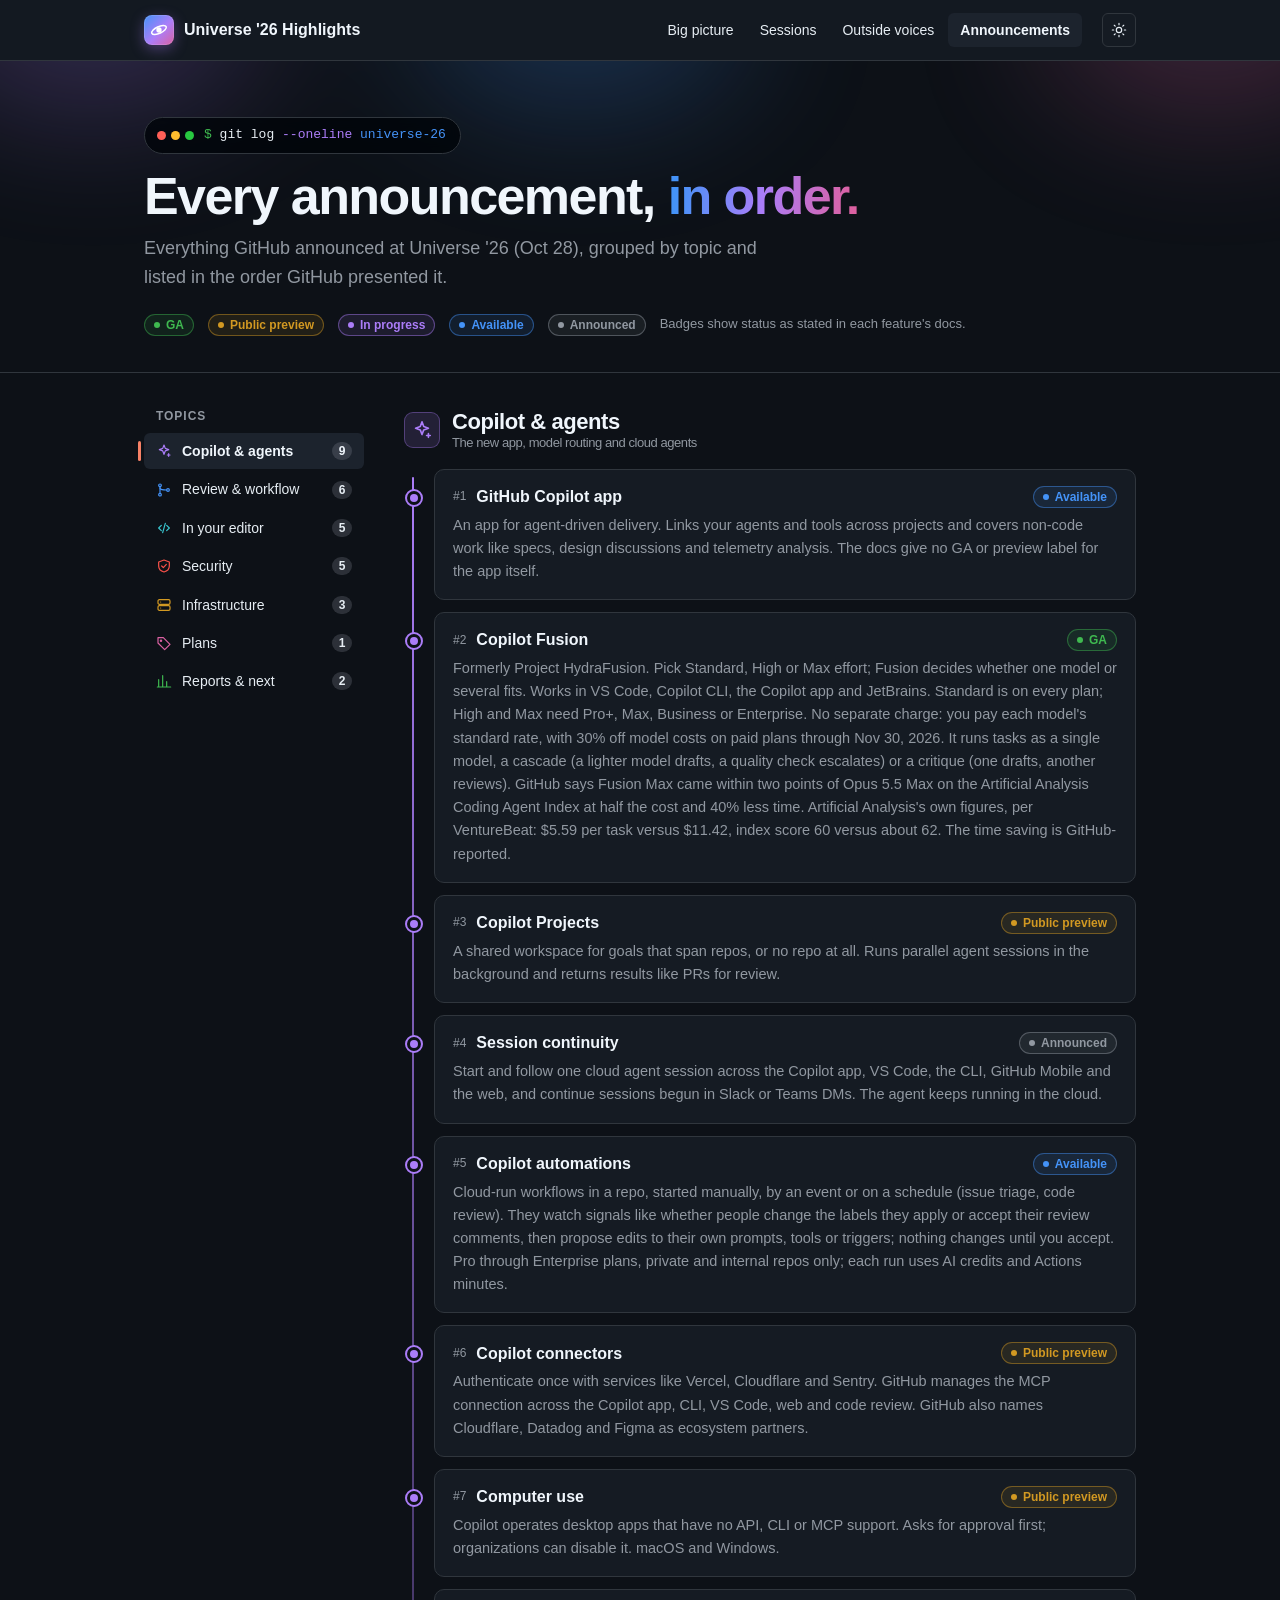
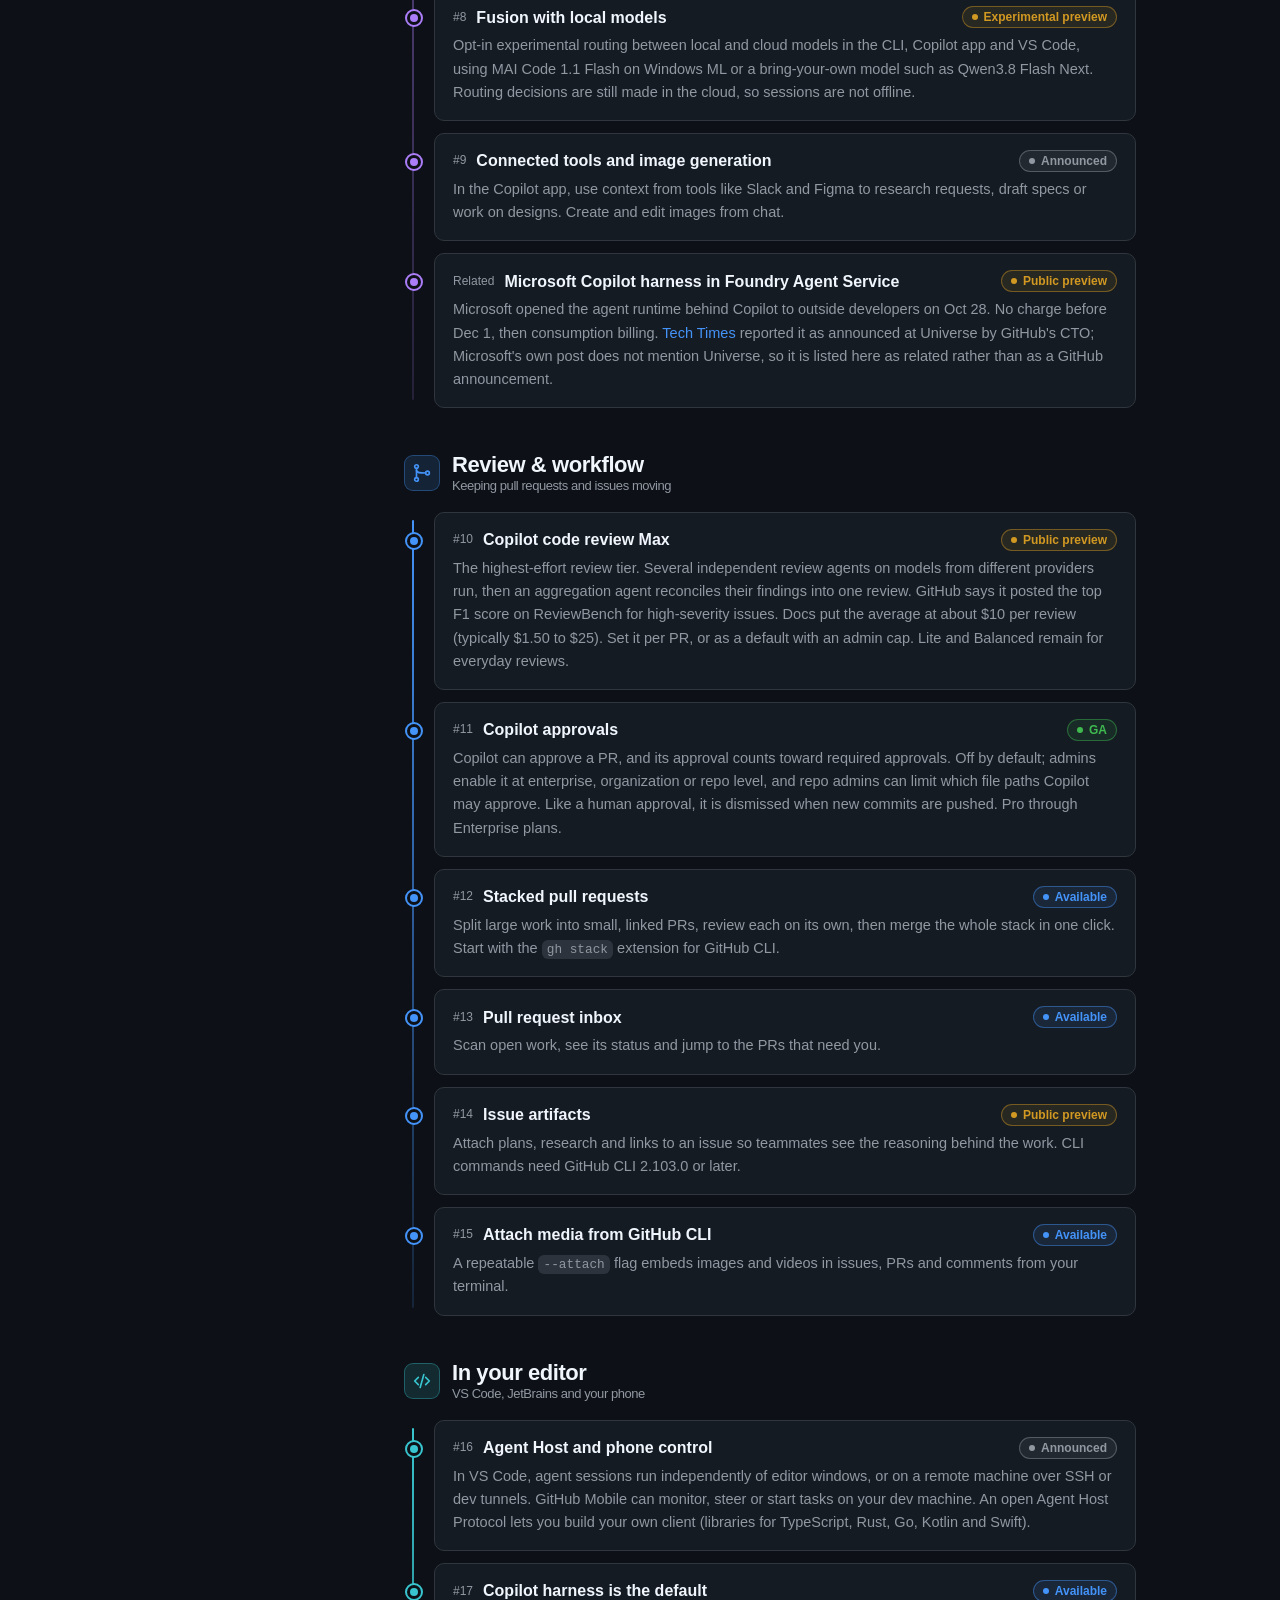
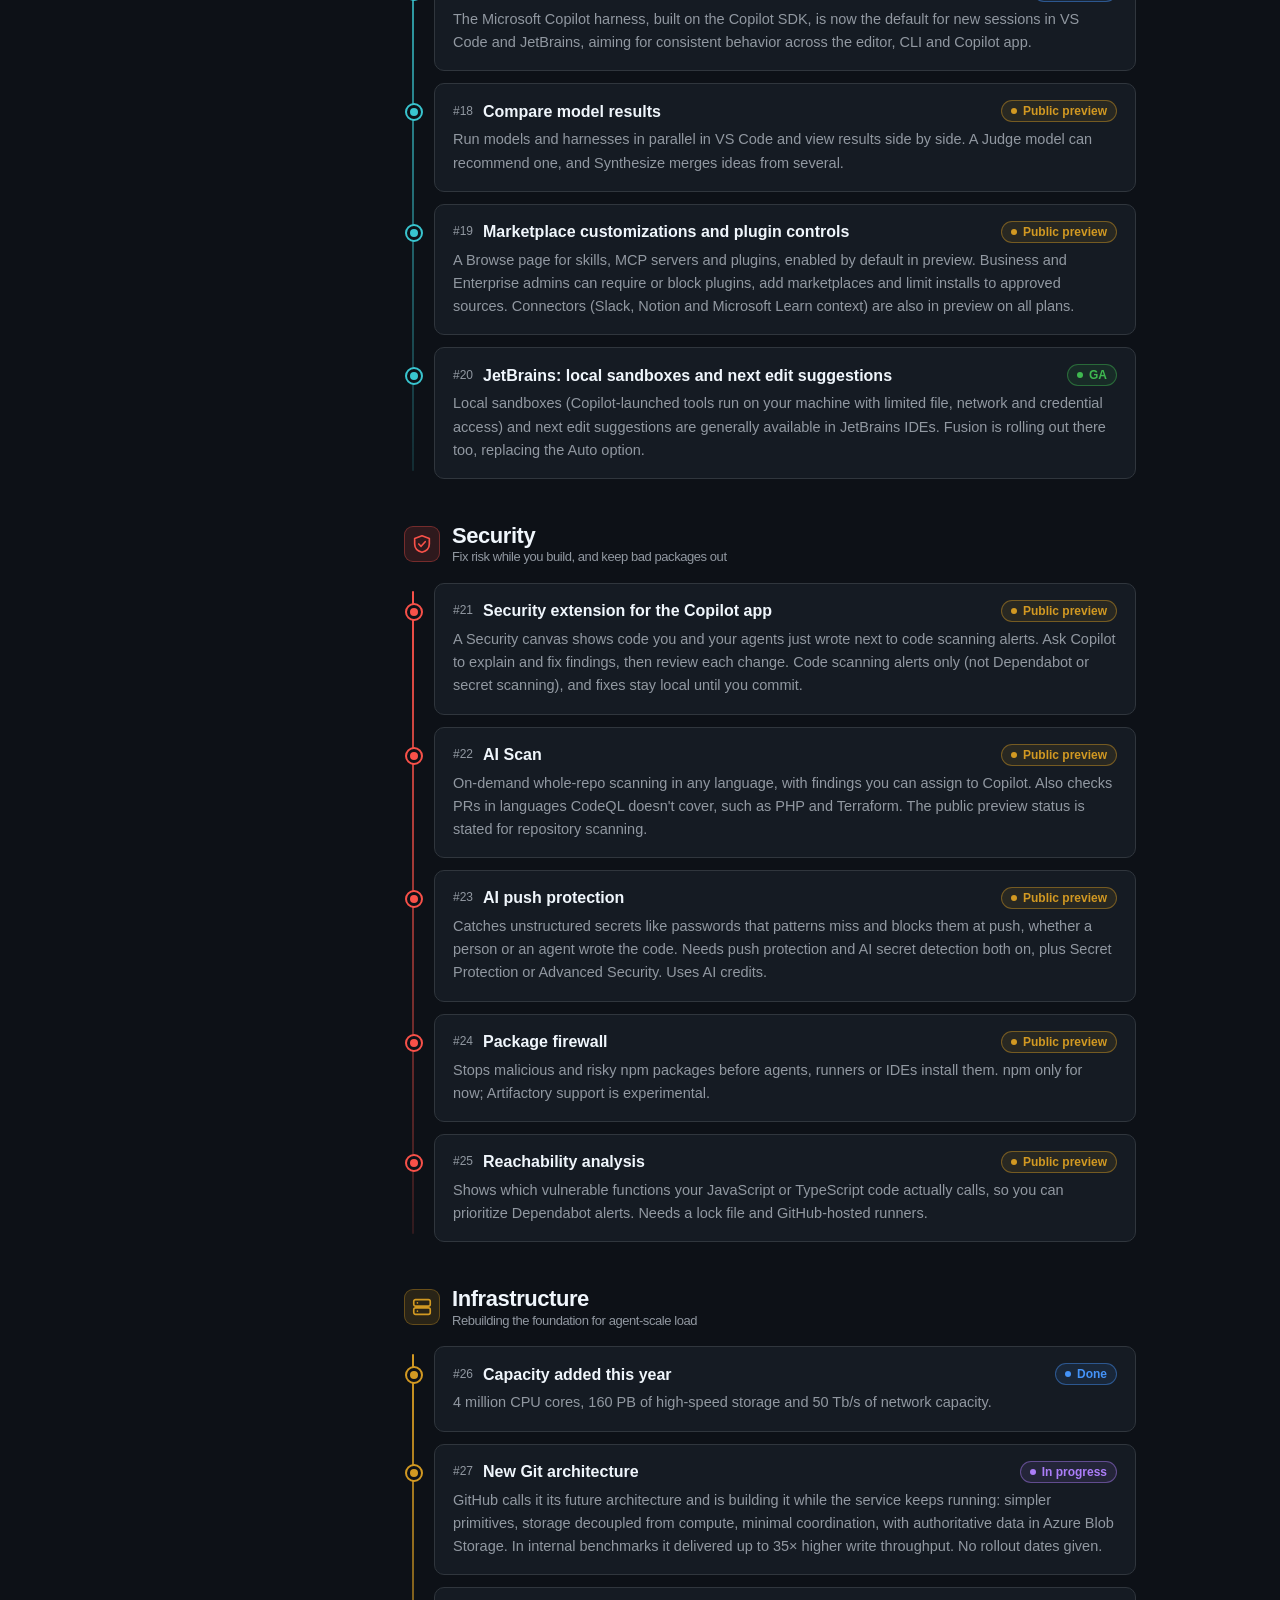
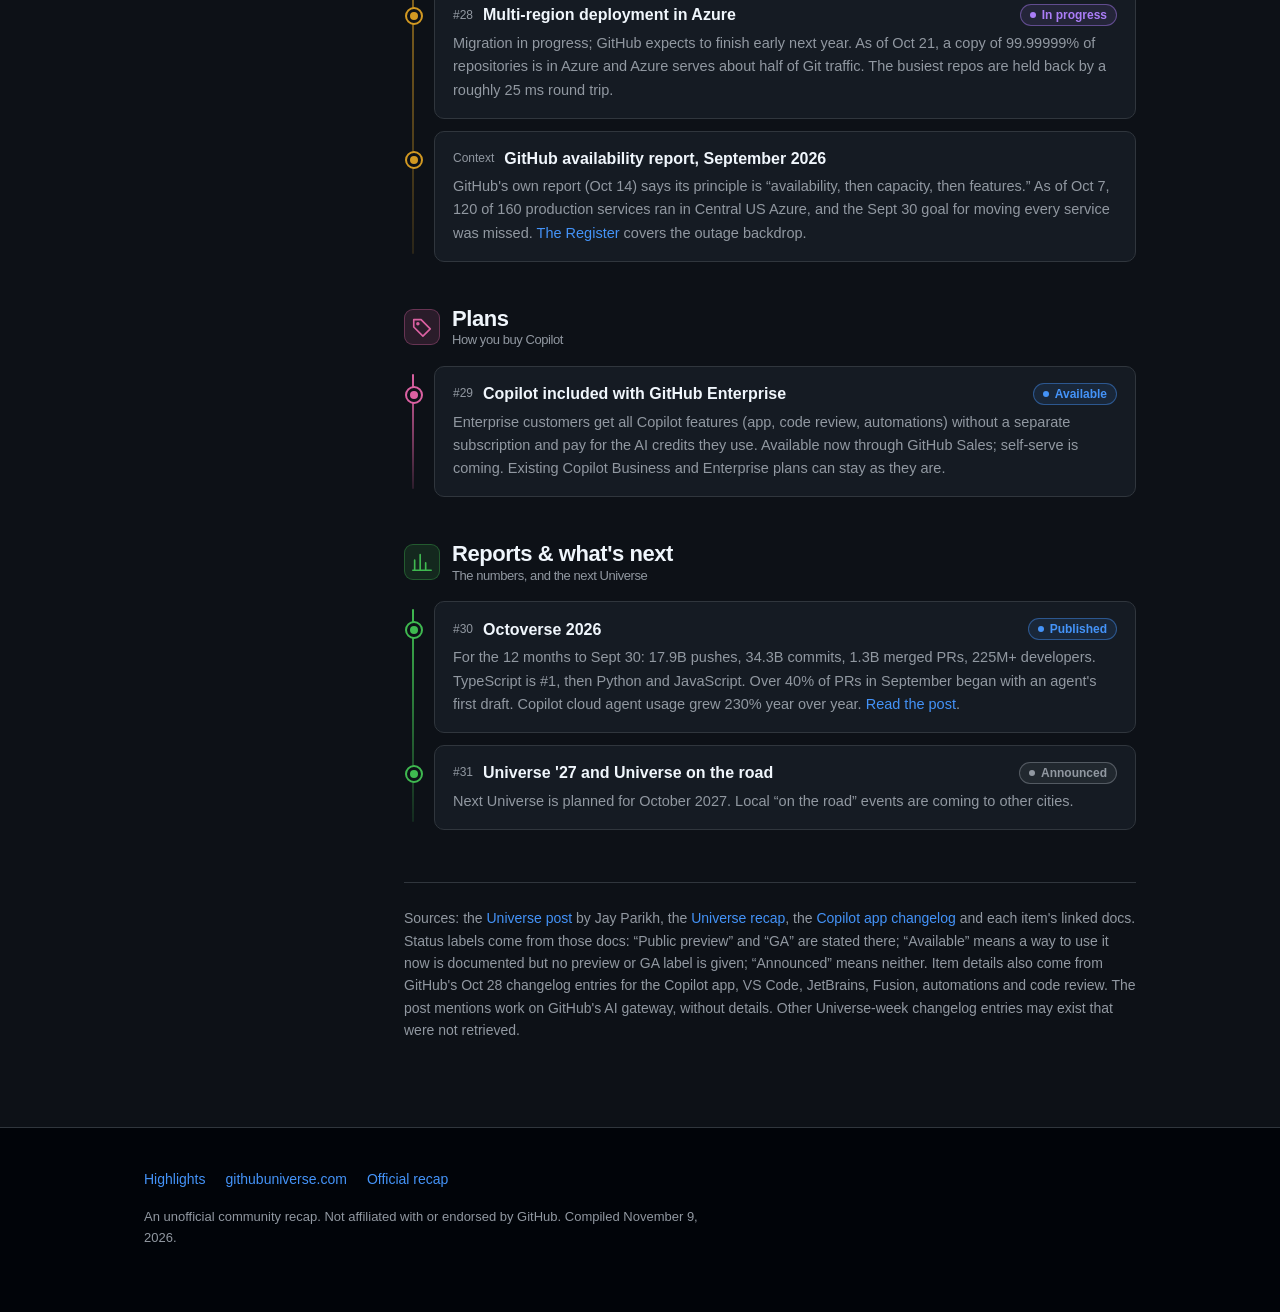
==== commit 63481082: "Add verified third-party coverage and missing Universe announcements Outside voices: expand from 4 t" ====
--- a/announcements.html
+++ b/announcements.html
@@ -25,6 +25,7 @@
     <symbol id="i-ext" viewBox="0 0 24 24"><path d="M14 4h6v6M20 4l-9 9M18 14v5a1 1 0 01-1 1H5a1 1 0 01-1-1V7a1 1 0 011-1h5"/></symbol>
     <symbol id="i-sun" viewBox="0 0 24 24"><circle cx="12" cy="12" r="4"/><path d="M12 2v2M12 20v2M4.9 4.9l1.4 1.4M17.7 17.7l1.4 1.4M2 12h2M20 12h2M4.9 19.1l1.4-1.4M17.7 6.3l1.4-1.4"/></symbol>
     <symbol id="i-moon" viewBox="0 0 24 24"><path d="M20 14.5A8 8 0 019.5 4 8 8 0 1020 14.5z"/></symbol>
+    <symbol id="i-code" viewBox="0 0 24 24"><path d="M8 8l-4 4 4 4M16 8l4 4-4 4M14 5l-4 14"/></symbol>
     <symbol id="i-orbit" viewBox="0 0 24 24"><ellipse cx="12" cy="12" rx="9.5" ry="4" transform="rotate(-25 12 12)"/><circle cx="12" cy="12" r="3.2" fill="currentColor" stroke="none"/></symbol>
   </defs>
 </svg>
@@ -67,8 +68,9 @@
   <div class="wrap layout">
     <aside class="side-nav" aria-label="Categories">
       <h2>Topics</h2>
-      <a href="#agents" class="active" style="--c:var(--purple)"><svg class="i"><use href="#i-spark"/></svg>Copilot &amp; agents <span class="counter">8</span></a>
-      <a href="#workflow" style="--c:var(--accent)"><svg class="i"><use href="#i-merge"/></svg>Review &amp; workflow <span class="counter">5</span></a>
+      <a href="#agents" class="active" style="--c:var(--purple)"><svg class="i"><use href="#i-spark"/></svg>Copilot &amp; agents <span class="counter">9</span></a>
+      <a href="#workflow" style="--c:var(--accent)"><svg class="i"><use href="#i-merge"/></svg>Review &amp; workflow <span class="counter">6</span></a>
+      <a href="#editor" style="--c:var(--cyan)"><svg class="i"><use href="#i-code"/></svg>In your editor <span class="counter">5</span></a>
       <a href="#security" style="--c:var(--red)"><svg class="i"><use href="#i-shield"/></svg>Security <span class="counter">5</span></a>
       <a href="#infra" style="--c:var(--orange)"><svg class="i"><use href="#i-server"/></svg>Infrastructure <span class="counter">3</span></a>
       <a href="#plans" style="--c:var(--pink)"><svg class="i"><use href="#i-tag"/></svg>Plans <span class="counter">1</span></a>
@@ -84,16 +86,16 @@
             <p>An app for agent-driven delivery. Links your agents and tools across projects and covers non-code work like specs, design discussions and telemetry analysis. The docs give no GA or preview label for the app itself.</p></div></li>
           <li class="item reveal"><span class="node"></span><div class="card spot">
             <div class="card-top"><span class="num">#2</span><h3><a href="https://docs.github.com/copilot/concepts/models/copilot-fusion" target="_blank" rel="noopener noreferrer">Copilot Fusion <svg class="i"><use href="#i-ext"/></svg></a></h3><span class="status ga">GA</span></div>
-            <p>Formerly Project HydraFusion. Pick Standard, High or Max effort; Fusion decides whether one model or several fits. Works in VS Code, Copilot CLI, the Copilot app and JetBrains. Standard is on every plan; High and Max need Pro+, Max, Business or Enterprise. No separate charge: you pay each model's standard rate, with 30% off model costs on paid plans through Nov 30, 2026. GitHub says Fusion Max came within two points of Opus 5.5 Max on the Artificial Analysis Coding Agent Index at half the cost and 40% less time.</p></div></li>
+            <p>Formerly Project HydraFusion. Pick Standard, High or Max effort; Fusion decides whether one model or several fits. Works in VS Code, Copilot CLI, the Copilot app and JetBrains. Standard is on every plan; High and Max need Pro+, Max, Business or Enterprise. No separate charge: you pay each model's standard rate, with 30% off model costs on paid plans through Nov 30, 2026. It runs tasks as a single model, a cascade (a lighter model drafts, a quality check escalates) or a critique (one drafts, another reviews). GitHub says Fusion Max came within two points of Opus 5.5 Max on the Artificial Analysis Coding Agent Index at half the cost and 40% less time. Artificial Analysis's own figures, per VentureBeat: $5.59 per task versus $11.42, index score 60 versus about 62. The time saving is GitHub-reported.</p></div></li>
           <li class="item reveal"><span class="node"></span><div class="card spot">
             <div class="card-top"><span class="num">#3</span><h3><a href="https://docs.github.com/copilot/how-tos/github-copilot-app/working-with-projects" target="_blank" rel="noopener noreferrer">Copilot Projects <svg class="i"><use href="#i-ext"/></svg></a></h3><span class="status preview">Public preview</span></div>
             <p>A shared workspace for goals that span repos, or no repo at all. Runs parallel agent sessions in the background and returns results like PRs for review.</p></div></li>
           <li class="item reveal"><span class="node"></span><div class="card spot">
             <div class="card-top"><span class="num">#4</span><h3><a href="https://docs.github.com/copilot/how-tos/copilot-on-github/use-copilot-agents/manage-and-track-agents" target="_blank" rel="noopener noreferrer">Session continuity <svg class="i"><use href="#i-ext"/></svg></a></h3><span class="status">Announced</span></div>
-            <p>Start and follow one cloud agent session across the Copilot app, VS Code, the CLI and the web. The agent keeps running in the cloud.</p></div></li>
+            <p>Start and follow one cloud agent session across the Copilot app, VS Code, the CLI, GitHub Mobile and the web, and continue sessions begun in Slack or Teams DMs. The agent keeps running in the cloud.</p></div></li>
           <li class="item reveal"><span class="node"></span><div class="card spot">
             <div class="card-top"><span class="num">#5</span><h3><a href="https://docs.github.com/copilot/concepts/agent-capabilities/agent-powered-workflows-and-operations/about-automations" target="_blank" rel="noopener noreferrer">Copilot automations <svg class="i"><use href="#i-ext"/></svg></a></h3><span class="status live">Available</span></div>
-            <p>Cloud-run workflows in a repo, started manually, by an event or on a schedule (issue triage, code review). They can learn from results and suggest improvements for you to approve. Private and internal repos only; each run uses AI credits and Actions minutes.</p></div></li>
+            <p>Cloud-run workflows in a repo, started manually, by an event or on a schedule (issue triage, code review). They watch signals like whether people change the labels they apply or accept their review comments, then propose edits to their own prompts, tools or triggers; nothing changes until you accept. Pro through Enterprise plans, private and internal repos only; each run uses AI credits and Actions minutes.</p></div></li>
           <li class="item reveal"><span class="node"></span><div class="card spot">
             <div class="card-top"><span class="num">#6</span><h3><a href="https://docs.github.com/copilot/concepts/prompting-and-context/copilot-connectors" target="_blank" rel="noopener noreferrer">Copilot connectors <svg class="i"><use href="#i-ext"/></svg></a></h3><span class="status preview">Public preview</span></div>
             <p>Authenticate once with services like Vercel, Cloudflare and Sentry. GitHub manages the MCP connection across the Copilot app, CLI, VS Code, web and code review. GitHub also names Cloudflare, Datadog and Figma as ecosystem partners.</p></div></li>
@@ -101,8 +103,14 @@
             <div class="card-top"><span class="num">#7</span><h3><a href="https://docs.github.com/copilot/how-tos/github-copilot-app/computer-use" target="_blank" rel="noopener noreferrer">Computer use <svg class="i"><use href="#i-ext"/></svg></a></h3><span class="status preview">Public preview</span></div>
             <p>Copilot operates desktop apps that have no API, CLI or MCP support. Asks for approval first; organizations can disable it. macOS and Windows.</p></div></li>
           <li class="item reveal"><span class="node"></span><div class="card spot">
-            <div class="card-top"><span class="num">#8</span><h3>Connected tools and image generation</h3><span class="status">Announced</span></div>
+            <div class="card-top"><span class="num">#8</span><h3><a href="https://github.blog/changelog/2026-10-28-github-copilot-fusion-now-supports-selection-of-local-models/" target="_blank" rel="noopener noreferrer">Fusion with local models <svg class="i"><use href="#i-ext"/></svg></a></h3><span class="status preview">Experimental preview</span></div>
+            <p>Opt-in experimental routing between local and cloud models in the CLI, Copilot app and VS Code, using MAI Code 1.1 Flash on Windows ML or a bring-your-own model such as Qwen3.8 Flash Next. Routing decisions are still made in the cloud, so sessions are not offline.</p></div></li>
+          <li class="item reveal"><span class="node"></span><div class="card spot">
+            <div class="card-top"><span class="num">#9</span><h3>Connected tools and image generation</h3><span class="status">Announced</span></div>
             <p>In the Copilot app, use context from tools like Slack and Figma to research requests, draft specs or work on designs. Create and edit images from chat.</p></div></li>
+          <li class="item reveal"><span class="node"></span><div class="card spot">
+            <div class="card-top"><span class="num">Related</span><h3><a href="https://devblogs.microsoft.com/foundry/microsoft-copilot-harness-in-foundry/" target="_blank" rel="noopener noreferrer">Microsoft Copilot harness in Foundry Agent Service <svg class="i"><use href="#i-ext"/></svg></a></h3><span class="status preview">Public preview</span></div>
+            <p>Microsoft opened the agent runtime behind Copilot to outside developers on Oct 28. No charge before Dec 1, then consumption billing. <a href="https://www.techtimes.com/articles/329667/20261029/microsoft-copilot-harness-opens-enterprise-developers-model-flexibility-platform-lock.htm" target="_blank" rel="noopener noreferrer">Tech Times</a> reported it as announced at Universe by GitHub's CTO; Microsoft's own post does not mention Universe, so it is listed here as related rather than as a GitHub announcement.</p></div></li>
         </ol>
       </section>
 
@@ -110,20 +118,44 @@
         <div class="group-head reveal"><span class="ico"><svg class="i lg"><use href="#i-merge"/></svg></span><h2>Review &amp; workflow<small>Keeping pull requests and issues moving</small></h2></div>
         <ol class="timeline">
           <li class="item reveal"><span class="node"></span><div class="card spot">
-            <div class="card-top"><span class="num">#9</span><h3><a href="https://docs.github.com/copilot/concepts/agent-capabilities/agent-powered-workflows-and-operations/code-review" target="_blank" rel="noopener noreferrer">Copilot code review Max <svg class="i"><use href="#i-ext"/></svg></a></h3><span class="status preview">Public preview</span></div>
-            <p>The highest-effort review tier, for the most demanding PRs. GitHub says it posted the top F1 score on ReviewBench for high-severity issues. Docs put the average at about $10 per review (typically $1.50 to $25). Lite and Balanced remain for everyday reviews.</p></div></li>
-          <li class="item reveal"><span class="node"></span><div class="card spot">
-            <div class="card-top"><span class="num">#10</span><h3><a href="https://docs.github.com/en/pull-requests/how-tos/stacked-pull-requests" target="_blank" rel="noopener noreferrer">Stacked pull requests <svg class="i"><use href="#i-ext"/></svg></a></h3><span class="status live">Available</span></div>
+            <div class="card-top"><span class="num">#10</span><h3><a href="https://docs.github.com/copilot/concepts/agent-capabilities/agent-powered-workflows-and-operations/code-review" target="_blank" rel="noopener noreferrer">Copilot code review Max <svg class="i"><use href="#i-ext"/></svg></a></h3><span class="status preview">Public preview</span></div>
+            <p>The highest-effort review tier. Several independent review agents on models from different providers run, then an aggregation agent reconciles their findings into one review. GitHub says it posted the top F1 score on ReviewBench for high-severity issues. Docs put the average at about $10 per review (typically $1.50 to $25). Set it per PR, or as a default with an admin cap. Lite and Balanced remain for everyday reviews.</p></div></li>
+          <li class="item reveal"><span class="node"></span><div class="card spot">
+            <div class="card-top"><span class="num">#11</span><h3><a href="https://github.blog/changelog/2026-10-28-copilot-code-review-merge-with-confidence-with-max-and-approvals/" target="_blank" rel="noopener noreferrer">Copilot approvals <svg class="i"><use href="#i-ext"/></svg></a></h3><span class="status ga">GA</span></div>
+            <p>Copilot can approve a PR, and its approval counts toward required approvals. Off by default; admins enable it at enterprise, organization or repo level, and repo admins can limit which file paths Copilot may approve. Like a human approval, it is dismissed when new commits are pushed. Pro through Enterprise plans.</p></div></li>
+          <li class="item reveal"><span class="node"></span><div class="card spot">
+            <div class="card-top"><span class="num">#12</span><h3><a href="https://docs.github.com/en/pull-requests/how-tos/stacked-pull-requests" target="_blank" rel="noopener noreferrer">Stacked pull requests <svg class="i"><use href="#i-ext"/></svg></a></h3><span class="status live">Available</span></div>
             <p>Split large work into small, linked PRs, review each on its own, then merge the whole stack in one click. Start with the <code>gh stack</code> extension for GitHub CLI.</p></div></li>
           <li class="item reveal"><span class="node"></span><div class="card spot">
-            <div class="card-top"><span class="num">#11</span><h3><a href="https://github.com/pulls/inbox" target="_blank" rel="noopener noreferrer">Pull request inbox <svg class="i"><use href="#i-ext"/></svg></a></h3><span class="status live">Available</span></div>
+            <div class="card-top"><span class="num">#13</span><h3><a href="https://github.com/pulls/inbox" target="_blank" rel="noopener noreferrer">Pull request inbox <svg class="i"><use href="#i-ext"/></svg></a></h3><span class="status live">Available</span></div>
             <p>Scan open work, see its status and jump to the PRs that need you.</p></div></li>
           <li class="item reveal"><span class="node"></span><div class="card spot">
-            <div class="card-top"><span class="num">#12</span><h3><a href="https://docs.github.com/issues/tracking-your-work-with-issues/using-issues/using-artifacts-with-issues" target="_blank" rel="noopener noreferrer">Issue artifacts <svg class="i"><use href="#i-ext"/></svg></a></h3><span class="status preview">Public preview</span></div>
+            <div class="card-top"><span class="num">#14</span><h3><a href="https://docs.github.com/issues/tracking-your-work-with-issues/using-issues/using-artifacts-with-issues" target="_blank" rel="noopener noreferrer">Issue artifacts <svg class="i"><use href="#i-ext"/></svg></a></h3><span class="status preview">Public preview</span></div>
             <p>Attach plans, research and links to an issue so teammates see the reasoning behind the work. CLI commands need GitHub CLI 2.103.0 or later.</p></div></li>
           <li class="item reveal"><span class="node"></span><div class="card spot">
-            <div class="card-top"><span class="num">#13</span><h3><a href="https://docs.github.com/get-started/writing-on-github/working-with-advanced-formatting/attaching-files" target="_blank" rel="noopener noreferrer">Attach media from GitHub CLI <svg class="i"><use href="#i-ext"/></svg></a></h3><span class="status live">Available</span></div>
+            <div class="card-top"><span class="num">#15</span><h3><a href="https://docs.github.com/get-started/writing-on-github/working-with-advanced-formatting/attaching-files" target="_blank" rel="noopener noreferrer">Attach media from GitHub CLI <svg class="i"><use href="#i-ext"/></svg></a></h3><span class="status live">Available</span></div>
             <p>A repeatable <code>--attach</code> flag embeds images and videos in issues, PRs and comments from your terminal.</p></div></li>
+        </ol>
+      </section>
+
+      <section class="group g-ide" id="editor">
+        <div class="group-head reveal"><span class="ico"><svg class="i lg"><use href="#i-code"/></svg></span><h2>In your editor<small>VS Code, JetBrains and your phone</small></h2></div>
+        <ol class="timeline">
+          <li class="item reveal"><span class="node"></span><div class="card spot">
+            <div class="card-top"><span class="num">#16</span><h3><a href="https://github.blog/changelog/2026-10-28-github-copilot-in-vs-code-universe-releases/" target="_blank" rel="noopener noreferrer">Agent Host and phone control <svg class="i"><use href="#i-ext"/></svg></a></h3><span class="status">Announced</span></div>
+            <p>In VS Code, agent sessions run independently of editor windows, or on a remote machine over SSH or dev tunnels. GitHub Mobile can monitor, steer or start tasks on your dev machine. An open Agent Host Protocol lets you build your own client (libraries for TypeScript, Rust, Go, Kotlin and Swift).</p></div></li>
+          <li class="item reveal"><span class="node"></span><div class="card spot">
+            <div class="card-top"><span class="num">#17</span><h3><a href="https://github.blog/changelog/2026-10-28-github-copilot-in-vs-code-universe-releases/" target="_blank" rel="noopener noreferrer">Copilot harness is the default <svg class="i"><use href="#i-ext"/></svg></a></h3><span class="status live">Available</span></div>
+            <p>The Microsoft Copilot harness, built on the Copilot SDK, is now the default for new sessions in VS Code and JetBrains, aiming for consistent behavior across the editor, CLI and Copilot app.</p></div></li>
+          <li class="item reveal"><span class="node"></span><div class="card spot">
+            <div class="card-top"><span class="num">#18</span><h3><a href="https://github.blog/changelog/2026-10-28-github-copilot-in-vs-code-universe-releases/" target="_blank" rel="noopener noreferrer">Compare model results <svg class="i"><use href="#i-ext"/></svg></a></h3><span class="status preview">Public preview</span></div>
+            <p>Run models and harnesses in parallel in VS Code and view results side by side. A Judge model can recommend one, and Synthesize merges ideas from several.</p></div></li>
+          <li class="item reveal"><span class="node"></span><div class="card spot">
+            <div class="card-top"><span class="num">#19</span><h3><a href="https://github.blog/changelog/2026-10-28-github-copilot-in-vs-code-universe-releases/" target="_blank" rel="noopener noreferrer">Marketplace customizations and plugin controls <svg class="i"><use href="#i-ext"/></svg></a></h3><span class="status preview">Public preview</span></div>
+            <p>A Browse page for skills, MCP servers and plugins, enabled by default in preview. Business and Enterprise admins can require or block plugins, add marketplaces and limit installs to approved sources. Connectors (Slack, Notion and Microsoft Learn context) are also in preview on all plans.</p></div></li>
+          <li class="item reveal"><span class="node"></span><div class="card spot">
+            <div class="card-top"><span class="num">#20</span><h3><a href="https://github.blog/changelog/2026-10-28-github-copilot-in-jetbrains-universe-releases/" target="_blank" rel="noopener noreferrer">JetBrains: local sandboxes and next edit suggestions <svg class="i"><use href="#i-ext"/></svg></a></h3><span class="status ga">GA</span></div>
+            <p>Local sandboxes (Copilot-launched tools run on your machine with limited file, network and credential access) and next edit suggestions are generally available in JetBrains IDEs. Fusion is rolling out there too, replacing the Auto option.</p></div></li>
         </ol>
       </section>
 
@@ -131,19 +163,19 @@
         <div class="group-head reveal"><span class="ico"><svg class="i lg"><use href="#i-shield"/></svg></span><h2>Security<small>Fix risk while you build, and keep bad packages out</small></h2></div>
         <ol class="timeline">
           <li class="item reveal"><span class="node"></span><div class="card spot">
-            <div class="card-top"><span class="num">#14</span><h3><a href="https://docs.github.com/copilot/how-tos/github-copilot-app/view-and-fix-security-alerts" target="_blank" rel="noopener noreferrer">Security extension for the Copilot app <svg class="i"><use href="#i-ext"/></svg></a></h3><span class="status preview">Public preview</span></div>
+            <div class="card-top"><span class="num">#21</span><h3><a href="https://docs.github.com/copilot/how-tos/github-copilot-app/view-and-fix-security-alerts" target="_blank" rel="noopener noreferrer">Security extension for the Copilot app <svg class="i"><use href="#i-ext"/></svg></a></h3><span class="status preview">Public preview</span></div>
             <p>A Security canvas shows code you and your agents just wrote next to code scanning alerts. Ask Copilot to explain and fix findings, then review each change. Code scanning alerts only (not Dependabot or secret scanning), and fixes stay local until you commit.</p></div></li>
           <li class="item reveal"><span class="node"></span><div class="card spot">
-            <div class="card-top"><span class="num">#15</span><h3><a href="https://docs.github.com/en/code-security/concepts/code-scanning/ai-scan" target="_blank" rel="noopener noreferrer">AI Scan <svg class="i"><use href="#i-ext"/></svg></a></h3><span class="status preview">Public preview</span></div>
+            <div class="card-top"><span class="num">#22</span><h3><a href="https://docs.github.com/en/code-security/concepts/code-scanning/ai-scan" target="_blank" rel="noopener noreferrer">AI Scan <svg class="i"><use href="#i-ext"/></svg></a></h3><span class="status preview">Public preview</span></div>
             <p>On-demand whole-repo scanning in any language, with findings you can assign to Copilot. Also checks PRs in languages CodeQL doesn't cover, such as PHP and Terraform. The public preview status is stated for repository scanning.</p></div></li>
           <li class="item reveal"><span class="node"></span><div class="card spot">
-            <div class="card-top"><span class="num">#16</span><h3><a href="https://docs.github.com/code-security/how-tos/secure-your-secrets/prevent-future-leaks/enable-ai-push-protection" target="_blank" rel="noopener noreferrer">AI push protection <svg class="i"><use href="#i-ext"/></svg></a></h3><span class="status preview">Public preview</span></div>
+            <div class="card-top"><span class="num">#23</span><h3><a href="https://docs.github.com/code-security/how-tos/secure-your-secrets/prevent-future-leaks/enable-ai-push-protection" target="_blank" rel="noopener noreferrer">AI push protection <svg class="i"><use href="#i-ext"/></svg></a></h3><span class="status preview">Public preview</span></div>
             <p>Catches unstructured secrets like passwords that patterns miss and blocks them at push, whether a person or an agent wrote the code. Needs push protection and AI secret detection both on, plus Secret Protection or Advanced Security. Uses AI credits.</p></div></li>
           <li class="item reveal"><span class="node"></span><div class="card spot">
-            <div class="card-top"><span class="num">#17</span><h3><a href="https://docs.github.com/en/code-security/how-tos/secure-your-supply-chain/secure-your-dependencies/protecting-endpoints-with-package-firewall" target="_blank" rel="noopener noreferrer">Package firewall <svg class="i"><use href="#i-ext"/></svg></a></h3><span class="status preview">Public preview</span></div>
+            <div class="card-top"><span class="num">#24</span><h3><a href="https://docs.github.com/en/code-security/how-tos/secure-your-supply-chain/secure-your-dependencies/protecting-endpoints-with-package-firewall" target="_blank" rel="noopener noreferrer">Package firewall <svg class="i"><use href="#i-ext"/></svg></a></h3><span class="status preview">Public preview</span></div>
             <p>Stops malicious and risky npm packages before agents, runners or IDEs install them. npm only for now; Artifactory support is experimental.</p></div></li>
           <li class="item reveal"><span class="node"></span><div class="card spot">
-            <div class="card-top"><span class="num">#18</span><h3><a href="https://docs.github.com/code-security/concepts/supply-chain-security/about-reachability-analysis-for-dependabot-alerts" target="_blank" rel="noopener noreferrer">Reachability analysis <svg class="i"><use href="#i-ext"/></svg></a></h3><span class="status preview">Public preview</span></div>
+            <div class="card-top"><span class="num">#25</span><h3><a href="https://docs.github.com/code-security/concepts/supply-chain-security/about-reachability-analysis-for-dependabot-alerts" target="_blank" rel="noopener noreferrer">Reachability analysis <svg class="i"><use href="#i-ext"/></svg></a></h3><span class="status preview">Public preview</span></div>
             <p>Shows which vulnerable functions your JavaScript or TypeScript code actually calls, so you can prioritize Dependabot alerts. Needs a lock file and GitHub-hosted runners.</p></div></li>
         </ol>
       </section>
@@ -152,13 +184,13 @@
         <div class="group-head reveal"><span class="ico"><svg class="i lg"><use href="#i-server"/></svg></span><h2>Infrastructure<small>Rebuilding the foundation for agent-scale load</small></h2></div>
         <ol class="timeline">
           <li class="item reveal"><span class="node"></span><div class="card spot">
-            <div class="card-top"><span class="num">#19</span><h3>Capacity added this year</h3><span class="status live">Done</span></div>
+            <div class="card-top"><span class="num">#26</span><h3>Capacity added this year</h3><span class="status live">Done</span></div>
             <p>4 million CPU cores, 160 PB of high-speed storage and 50 Tb/s of network capacity.</p></div></li>
           <li class="item reveal"><span class="node"></span><div class="card spot">
-            <div class="card-top"><span class="num">#20</span><h3><a href="https://github.blog/engineering/architecture-optimization/building-git-infrastructure-for-agent-scale-development/" target="_blank" rel="noopener noreferrer">New Git architecture <svg class="i"><use href="#i-ext"/></svg></a></h3><span class="status prog">In progress</span></div>
+            <div class="card-top"><span class="num">#27</span><h3><a href="https://github.blog/engineering/architecture-optimization/building-git-infrastructure-for-agent-scale-development/" target="_blank" rel="noopener noreferrer">New Git architecture <svg class="i"><use href="#i-ext"/></svg></a></h3><span class="status prog">In progress</span></div>
             <p>GitHub calls it its future architecture and is building it while the service keeps running: simpler primitives, storage decoupled from compute, minimal coordination, with authoritative data in Azure Blob Storage. In internal benchmarks it delivered up to 35× higher write throughput. No rollout dates given.</p></div></li>
           <li class="item reveal"><span class="node"></span><div class="card spot">
-            <div class="card-top"><span class="num">#21</span><h3><a href="https://github.blog/engineering/architecture-optimization/the-bridge-to-agent-scale-git-infrastructure/" target="_blank" rel="noopener noreferrer">Multi-region deployment in Azure <svg class="i"><use href="#i-ext"/></svg></a></h3><span class="status prog">In progress</span></div>
+            <div class="card-top"><span class="num">#28</span><h3><a href="https://github.blog/engineering/architecture-optimization/the-bridge-to-agent-scale-git-infrastructure/" target="_blank" rel="noopener noreferrer">Multi-region deployment in Azure <svg class="i"><use href="#i-ext"/></svg></a></h3><span class="status prog">In progress</span></div>
             <p>Migration in progress; GitHub expects to finish early next year. As of Oct 21, a copy of 99.99999% of repositories is in Azure and Azure serves about half of Git traffic. The busiest repos are held back by a roughly 25 ms round trip.</p></div></li>
           <li class="item reveal"><span class="node"></span><div class="card spot">
             <div class="card-top"><span class="num">Context</span><h3><a href="https://github.blog/news-insights/company-news/github-availability-report-september-2026/" target="_blank" rel="noopener noreferrer">GitHub availability report, September 2026 <svg class="i"><use href="#i-ext"/></svg></a></h3></div>
@@ -170,7 +202,7 @@
         <div class="group-head reveal"><span class="ico"><svg class="i lg"><use href="#i-tag"/></svg></span><h2>Plans<small>How you buy Copilot</small></h2></div>
         <ol class="timeline">
           <li class="item reveal"><span class="node"></span><div class="card spot">
-            <div class="card-top"><span class="num">#22</span><h3><a href="https://github.com/enterprise/contact" target="_blank" rel="noopener noreferrer">Copilot included with GitHub Enterprise <svg class="i"><use href="#i-ext"/></svg></a></h3><span class="status live">Available</span></div>
+            <div class="card-top"><span class="num">#29</span><h3><a href="https://github.com/enterprise/contact" target="_blank" rel="noopener noreferrer">Copilot included with GitHub Enterprise <svg class="i"><use href="#i-ext"/></svg></a></h3><span class="status live">Available</span></div>
             <p>Enterprise customers get all Copilot features (app, code review, automations) without a separate subscription and pay for the AI credits they use. Available now through GitHub Sales; self-serve is coming. Existing Copilot Business and Enterprise plans can stay as they are.</p></div></li>
         </ol>
       </section>
@@ -179,15 +211,15 @@
         <div class="group-head reveal"><span class="ico"><svg class="i lg"><use href="#i-chart"/></svg></span><h2>Reports &amp; what's next<small>The numbers, and the next Universe</small></h2></div>
         <ol class="timeline">
           <li class="item reveal"><span class="node"></span><div class="card spot">
-            <div class="card-top"><span class="num">#23</span><h3><a href="https://octoverse.github.com/" target="_blank" rel="noopener noreferrer">Octoverse 2026 <svg class="i"><use href="#i-ext"/></svg></a></h3><span class="status live">Published</span></div>
+            <div class="card-top"><span class="num">#30</span><h3><a href="https://octoverse.github.com/" target="_blank" rel="noopener noreferrer">Octoverse 2026 <svg class="i"><use href="#i-ext"/></svg></a></h3><span class="status live">Published</span></div>
             <p>For the 12 months to Sept 30: 17.9B pushes, 34.3B commits, 1.3B merged PRs, 225M+ developers. TypeScript is #1, then Python and JavaScript. Over 40% of PRs in September began with an agent's first draft. Copilot cloud agent usage grew 230% year over year. <a href="https://github.blog/news-insights/octoverse/octoverse-commits-pushes-reach-new-highs-in-2026-as-developers-build-with-agents/" target="_blank" rel="noopener noreferrer">Read the post</a>.</p></div></li>
           <li class="item reveal"><span class="node"></span><div class="card spot">
-            <div class="card-top"><span class="num">#24</span><h3><a href="https://reg.githubuniverse.com/flow/github/universe26/getnotified" target="_blank" rel="noopener noreferrer">Universe '27 and Universe on the road <svg class="i"><use href="#i-ext"/></svg></a></h3><span class="status">Announced</span></div>
+            <div class="card-top"><span class="num">#31</span><h3><a href="https://reg.githubuniverse.com/flow/github/universe26/getnotified" target="_blank" rel="noopener noreferrer">Universe '27 and Universe on the road <svg class="i"><use href="#i-ext"/></svg></a></h3><span class="status">Announced</span></div>
             <p>Next Universe is planned for October 2027. Local “on the road” events are coming to other cities.</p></div></li>
         </ol>
       </section>
 
-      <p class="footnote">Sources: the <a href="https://github.blog/news-insights/company-news/github-universe-2026-evolving-every-layer-of-the-stack/">Universe post</a> by Jay Parikh, the <a href="https://github.com/events/universe/recap">Universe recap</a>, the <a href="https://github.blog/changelog/2026-10-28-github-copilot-app-universe-releases/">Copilot app changelog</a> and each item's linked docs. Status labels come from those docs: “Public preview” and “GA” are stated there; “Available” means a way to use it now is documented but no preview or GA label is given; “Announced” means neither. The post also mentions work on GitHub's AI gateway and the harness, without details. The October changelog entries could not be retrieved, so smaller Universe-week changes may be missing.</p>
+      <p class="footnote">Sources: the <a href="https://github.blog/news-insights/company-news/github-universe-2026-evolving-every-layer-of-the-stack/">Universe post</a> by Jay Parikh, the <a href="https://github.com/events/universe/recap">Universe recap</a>, the <a href="https://github.blog/changelog/2026-10-28-github-copilot-app-universe-releases/">Copilot app changelog</a> and each item's linked docs. Status labels come from those docs: “Public preview” and “GA” are stated there; “Available” means a way to use it now is documented but no preview or GA label is given; “Announced” means neither. Item details also come from GitHub's Oct 28 changelog entries for the Copilot app, VS Code, JetBrains, Fusion, automations and code review. The post mentions work on GitHub's AI gateway, without details. Other Universe-week changelog entries may exist that were not retrieved.</p>
     </div>
   </div>
 </main>
--- a/assets/style.css
+++ b/assets/style.css
@@ -18,6 +18,7 @@
   --red: #f85149;
   --orange: #d29922;
   --pink: #db61a2;
+  --cyan: #39c5cf;
   --tab-underline: #f78166;
   --cell-0: #161b22;
   --cell-1: #0e4429;
@@ -47,6 +48,7 @@
   --red: #d1242f;
   --orange: #9a6700;
   --pink: #bf3989;
+  --cyan: #1b7c83;
   --tab-underline: #fd8c73;
   --cell-0: #eaeef2;
   --cell-1: #aceebb;
@@ -178,7 +180,7 @@
 .label { display: inline-flex; align-items: center; gap: 5px; font-size: 12px; font-weight: 600; line-height: 18px; padding: 0 9px; border-radius: 2em;
   border: 1px solid color-mix(in srgb, var(--c) 45%, transparent); color: var(--c); background: color-mix(in srgb, var(--c) 12%, transparent); white-space: nowrap; }
 .c-agent { --c: var(--purple); } .c-sdlc { --c: var(--accent); } .c-sec { --c: var(--red); }
-.c-comm { --c: var(--green); } .c-infra { --c: var(--orange); } .c-biz { --c: var(--pink); }
+.c-comm { --c: var(--green); } .c-ide { --c: var(--cyan); } .c-infra { --c: var(--orange); } .c-biz { --c: var(--pink); }
 .c-press { --c: var(--orange); } .c-indie { --c: var(--accent); } .c-ms { --c: var(--purple); }
 
 /* tabs (GitHub UnderlineNav) */
@@ -214,6 +216,7 @@
 
 /* voices (issue-comment boxes) */
 .voices { display: grid; grid-template-columns: repeat(2, minmax(0, 1fr)); gap: 16px; align-items: stretch; }
+.comment[hidden] { display: none; }
 .comment { display: flex; flex-direction: column; border: 1px solid var(--border); border-radius: 12px; background: var(--bg); transition: border-color .2s, transform .2s; }
 .comment:hover { border-color: var(--muted); transform: translateY(-2px); }
 .comment-head { display: flex; flex-wrap: wrap; align-items: center; gap: 6px 10px; padding: 12px 16px; background: var(--bg-subtle); border-bottom: 1px solid var(--border); border-radius: 12px 12px 0 0; font-size: 13px; color: var(--muted); }
@@ -249,7 +252,7 @@
 .group-head h2 { font-size: 22px; margin: 0; }
 .group-head small { display: block; color: var(--muted); font-size: 13px; font-weight: 400; }
 .g-agent { --c: var(--purple); } .g-flow { --c: var(--accent); } .g-sec { --c: var(--red); }
-.g-infra { --c: var(--orange); } .g-biz { --c: var(--pink); } .g-rep { --c: var(--green); }
+.g-ide { --c: var(--cyan); } .g-infra { --c: var(--orange); } .g-biz { --c: var(--pink); } .g-rep { --c: var(--green); }
 
 .timeline { list-style: none; margin: 0; padding: 0 0 0 30px; position: relative; }
 .timeline::before { content: ""; position: absolute; left: 8px; top: 8px; bottom: 8px; width: 2px; border-radius: 2px;
@@ -325,3 +328,16 @@
   .site-header, .progress, .graph, .aurora, .tabs, .side-nav, .skip { display: none !important; }
   body { background: #fff; color: #000; }
 }
+
+/* more coverage (compact link list) */
+.more-head { display: flex; align-items: baseline; gap: 12px; margin: 44px 0 12px; }
+.more-head h3 { font-size: 18px; }
+.more-head span { color: var(--muted); font-size: 13px; }
+.cov { list-style: none; margin: 0; padding: 0; border: 1px solid var(--border); border-radius: 12px; background: var(--bg-subtle); overflow: hidden; }
+.cov li { display: grid; grid-template-columns: 190px 1fr; gap: 4px 16px; padding: 11px 18px; border-bottom: 1px solid var(--border-muted); font-size: 14.5px; align-items: baseline; }
+.cov li:last-child { border-bottom: 0; }
+.cov li:hover { background: var(--bg-hover); }
+.cov .who { color: var(--muted); font-size: 13px; }
+.cov a { color: var(--text-strong); } .cov a:hover { color: var(--accent); text-decoration: none; }
+.cov em { color: var(--muted); font-style: normal; font-size: 13px; }
+@media (max-width: 760px) { .cov li { grid-template-columns: 1fr; } }
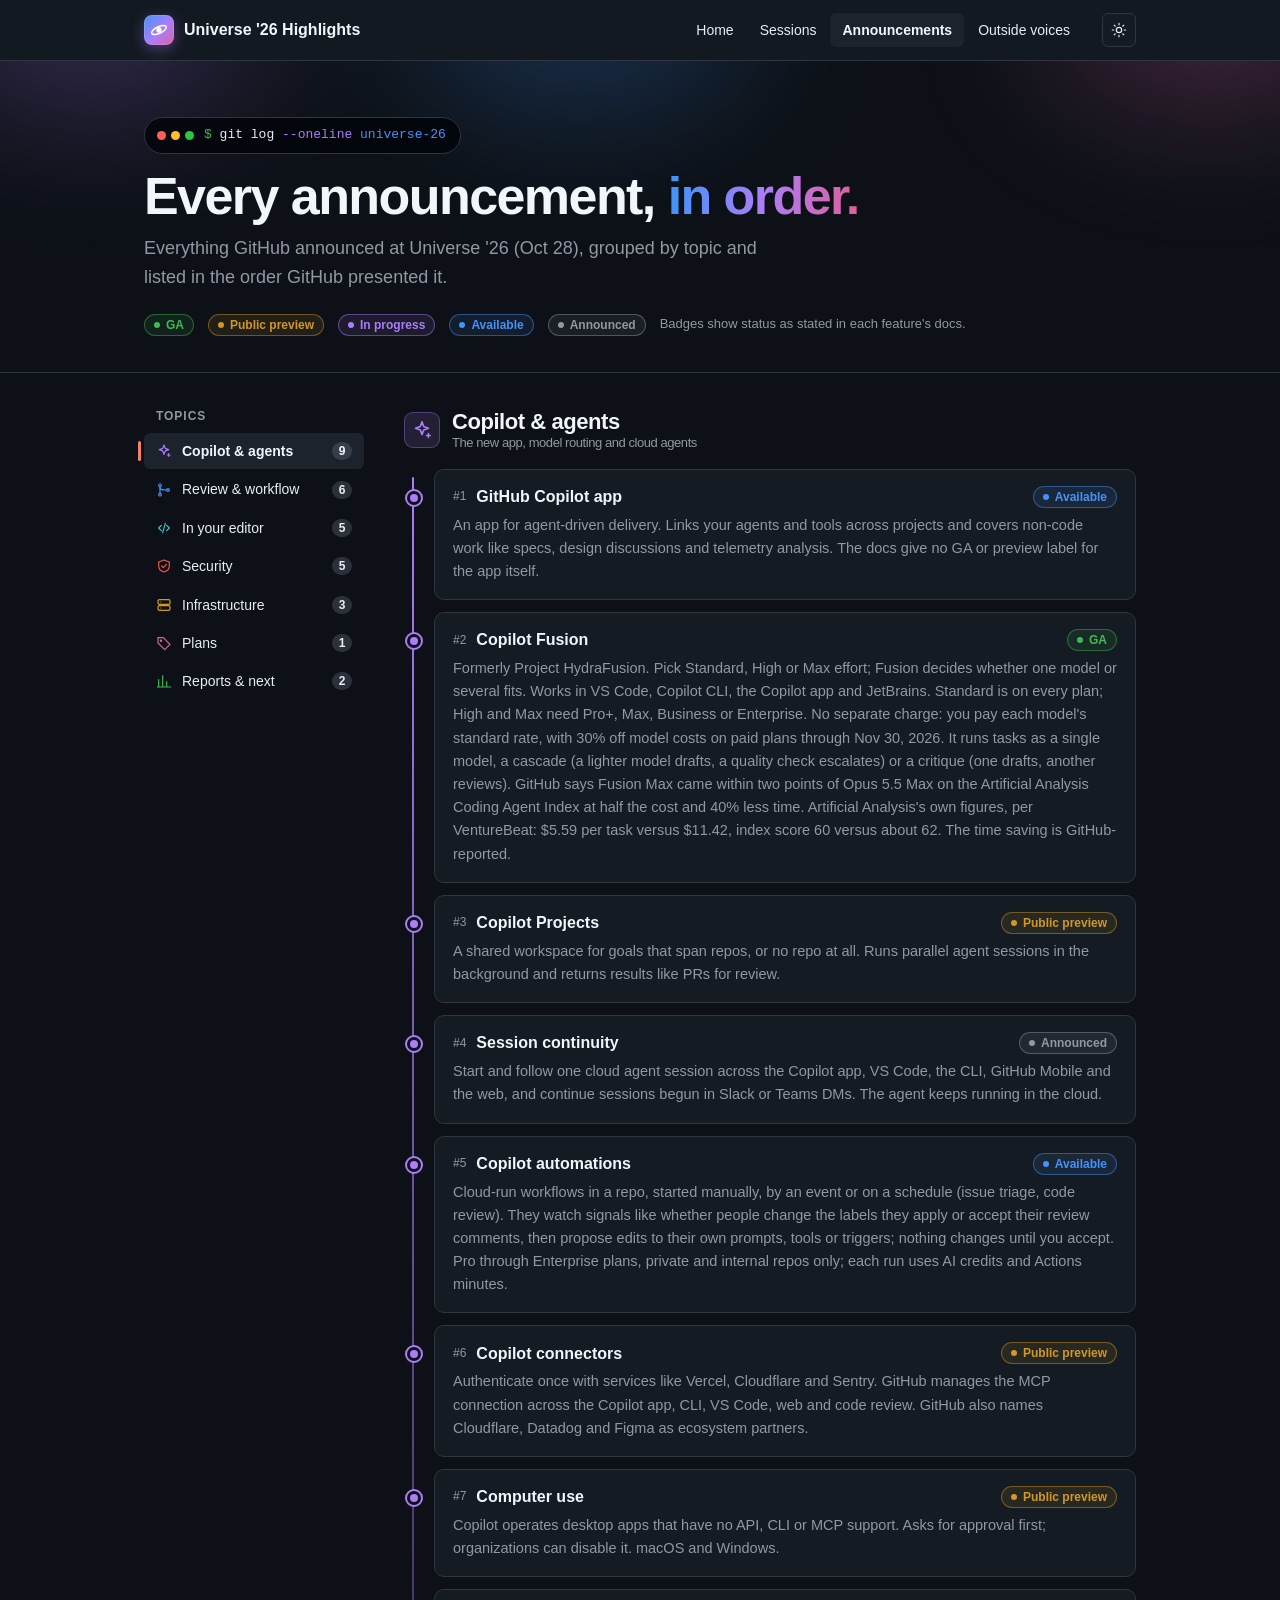
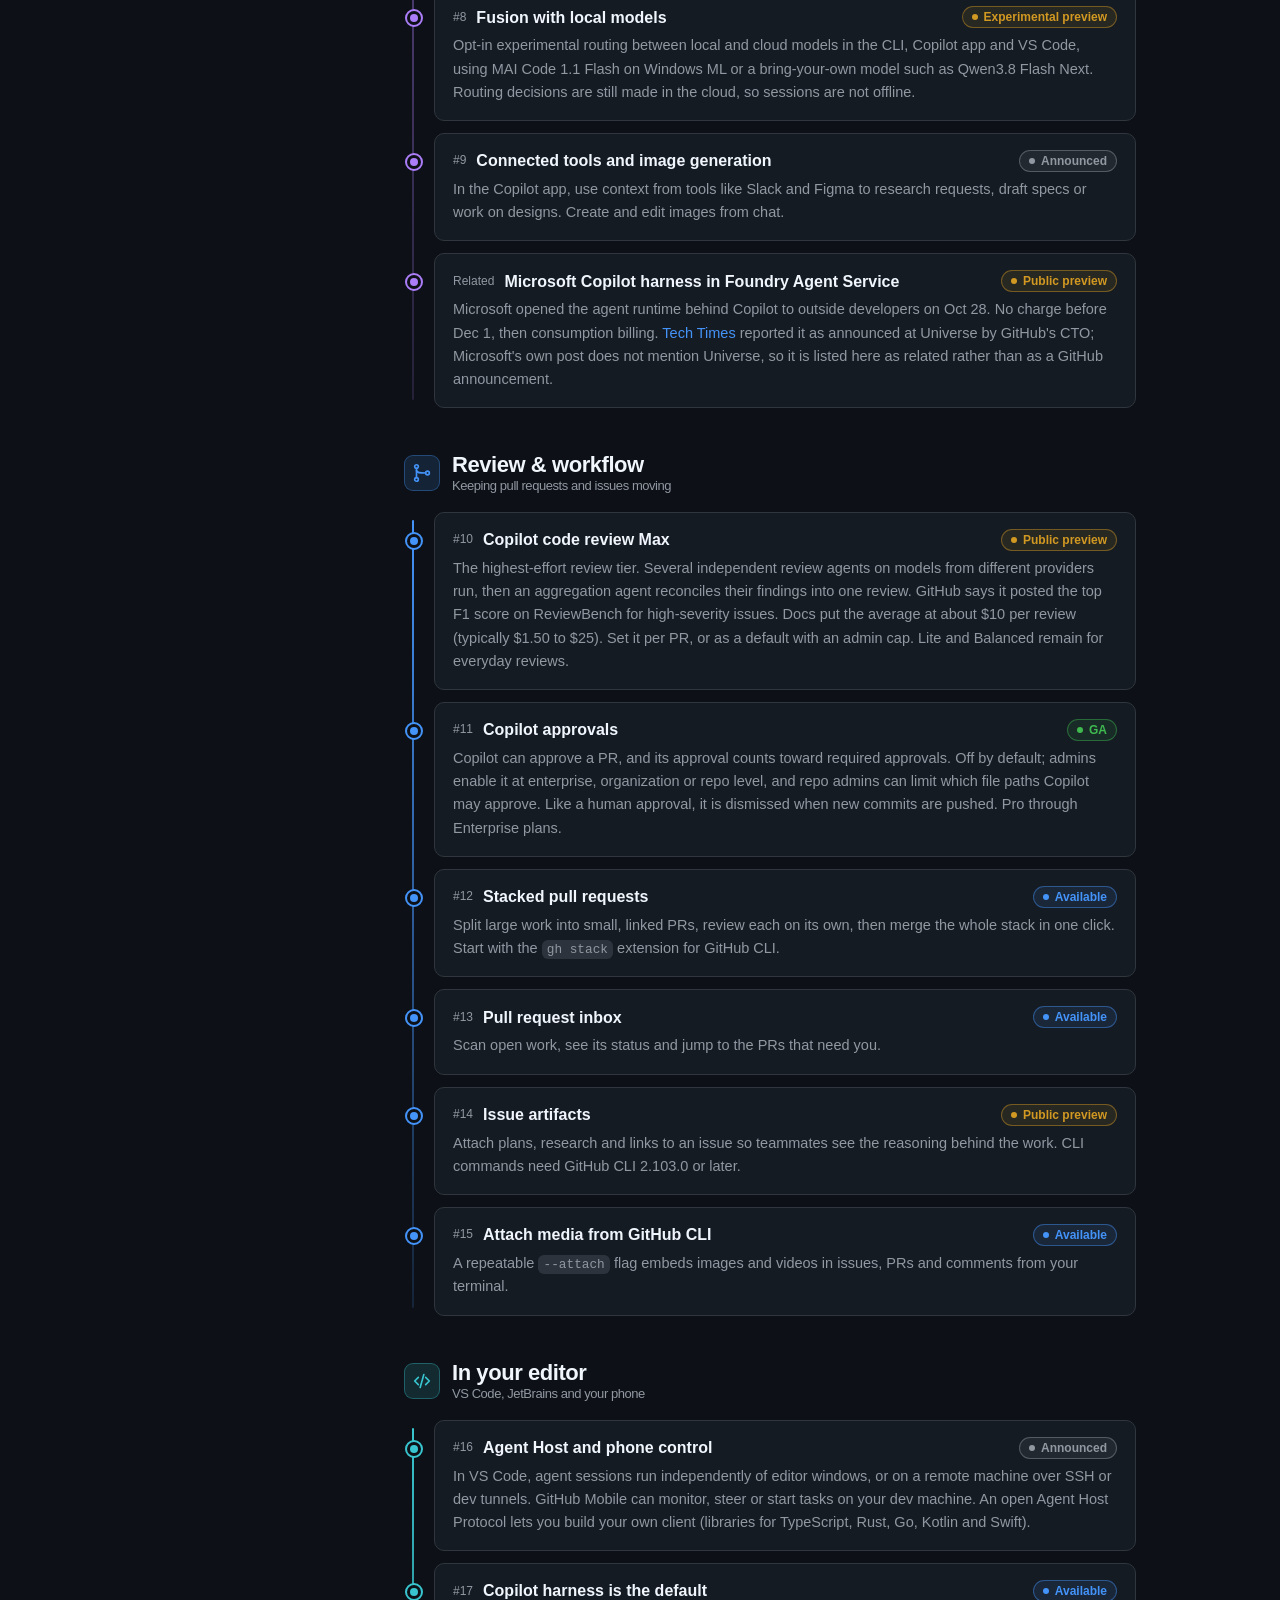
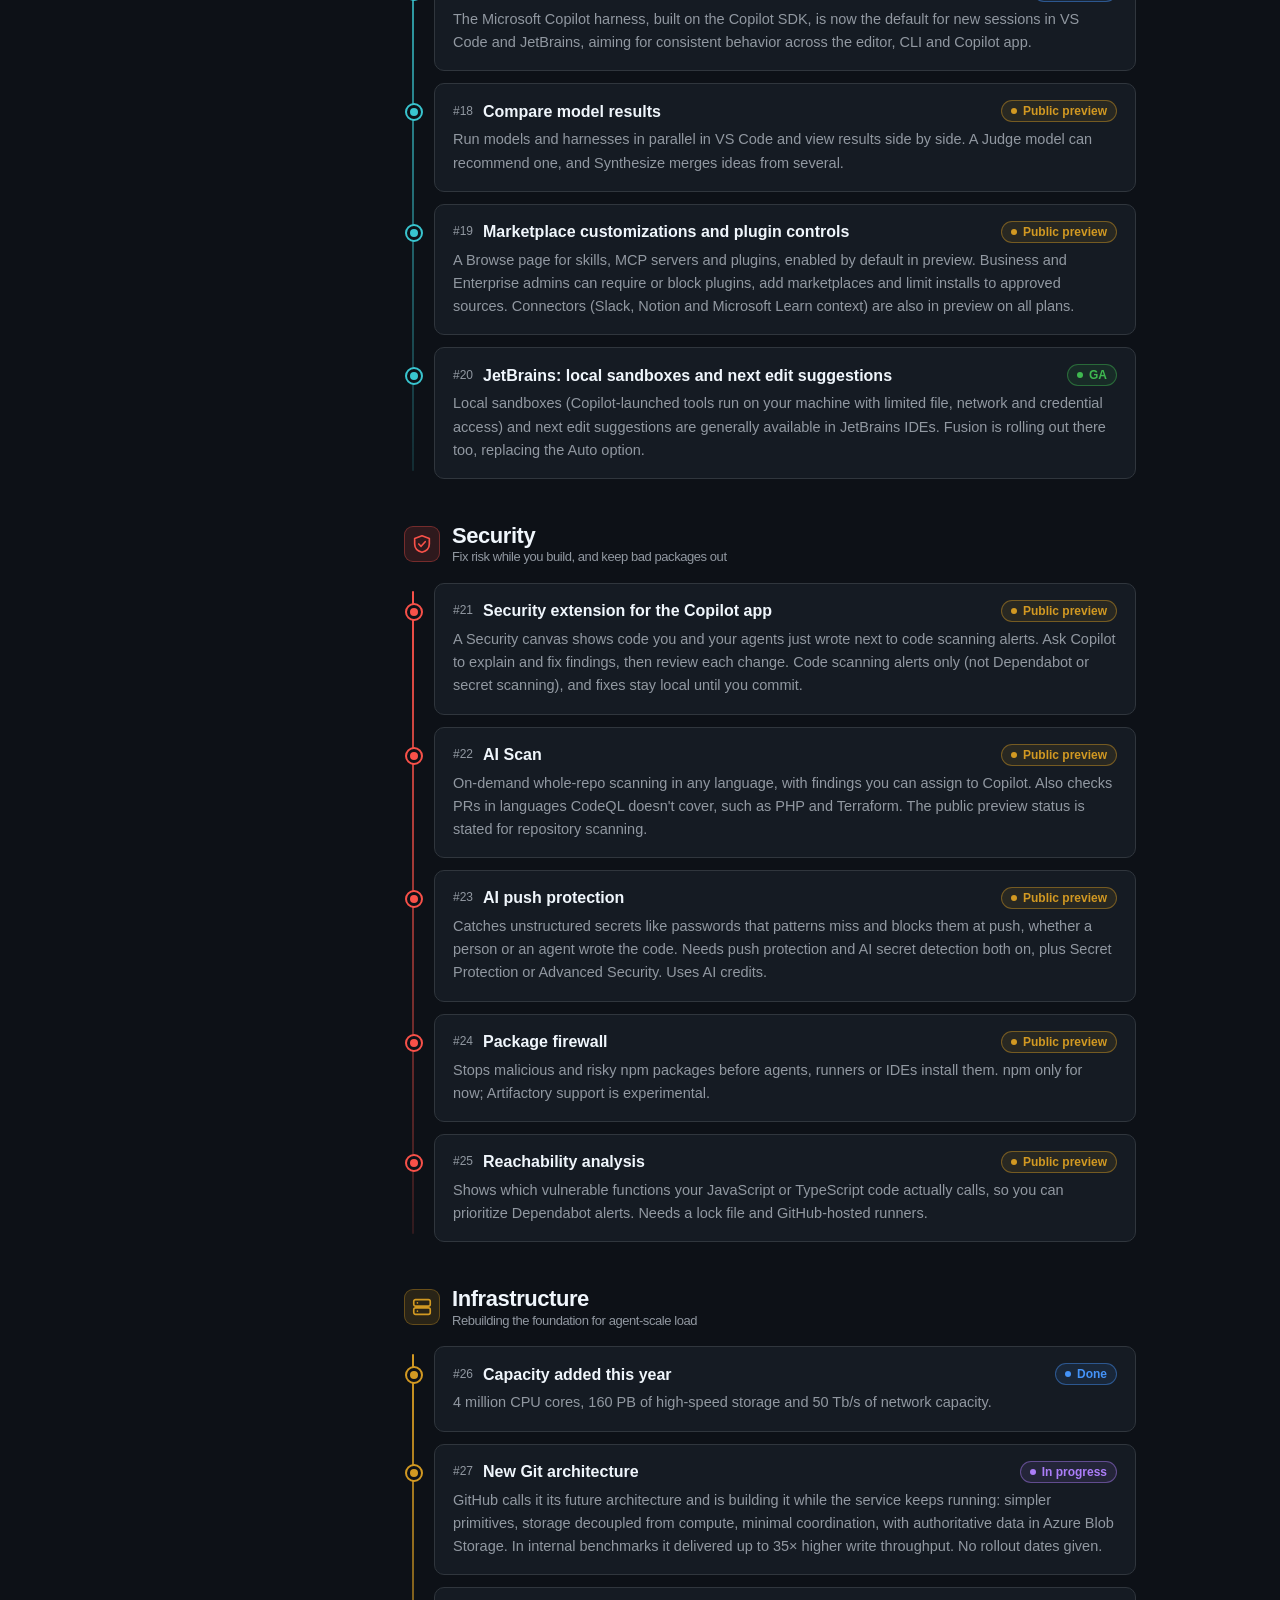
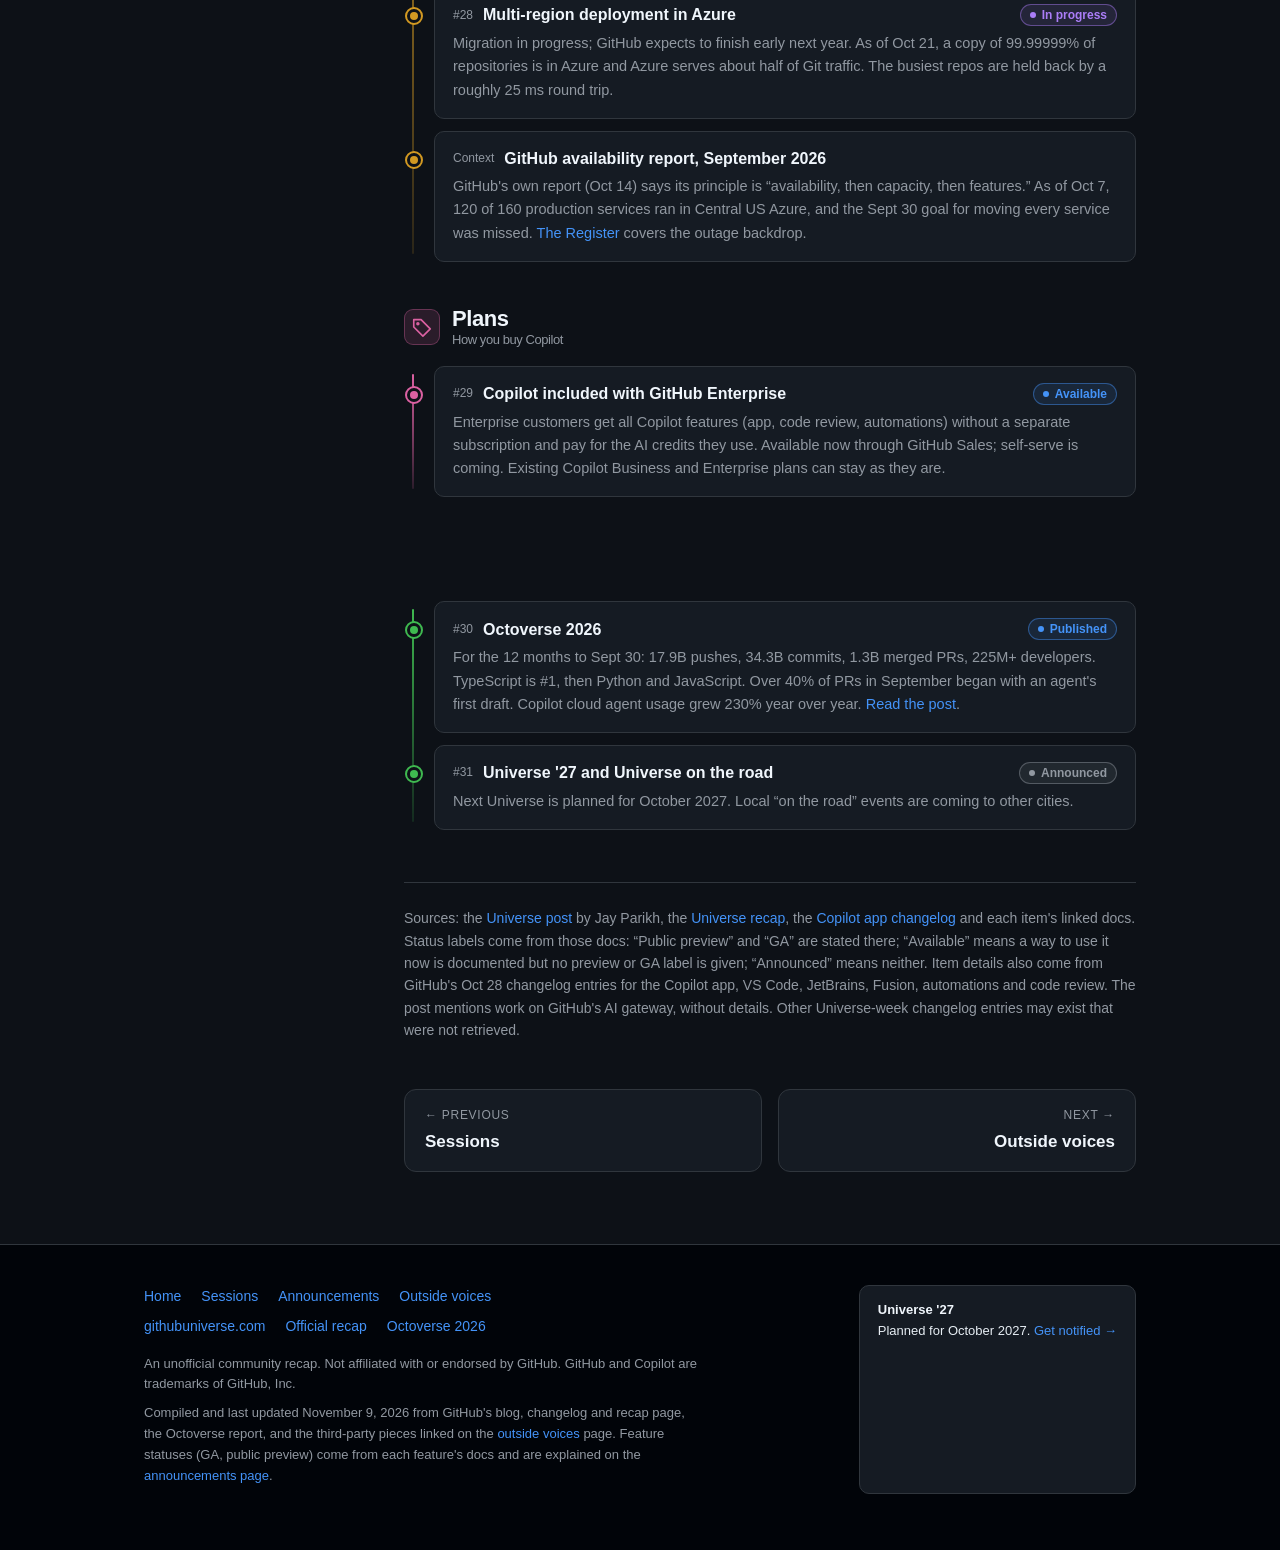
==== commit 3a5709e5: "Split the site into separate pages with a real home page - index.html is now a concise home: hero, k" ====
--- a/announcements.html
+++ b/announcements.html
@@ -6,6 +6,7 @@
   <title>Announcements · GitHub Universe '26 Highlights</title>
   <meta name="description" content="Every GitHub Universe 2026 announcement, grouped by topic and listed in the order GitHub presented them, with availability status and docs links.">
   <meta property="og:title" content="GitHub Universe '26: every announcement">
+  <meta property="og:description" content="Every GitHub Universe 2026 announcement, grouped by topic and listed in the order GitHub presented them, with availability status and docs links.">
   <meta name="theme-color" content="#0d1117">
   <link rel="icon" href="assets/favicon.svg" type="image/svg+xml">
   <script>(function(){var t='dark';try{t=localStorage.getItem('u26-theme')||'dark'}catch(e){}var q=/[?&]theme=(light|dark)/.exec(location.search);if(q)t=q[1];document.documentElement.dataset.theme=t})()</script>
@@ -17,15 +18,24 @@
 <svg width="0" height="0" style="position:absolute" aria-hidden="true">
   <defs>
     <symbol id="i-spark" viewBox="0 0 24 24"><path d="M12 3l1.9 5.1L19 10l-5.1 1.9L12 17l-1.9-5.1L5 10l5.1-1.9z"/><path d="M19 16v4M17 18h4"/></symbol>
+    <symbol id="i-eye" viewBox="0 0 24 24"><path d="M2 12s3.6-7 10-7 10 7 10 7-3.6 7-10 7S2 12 2 12z"/><circle cx="12" cy="12" r="3"/></symbol>
     <symbol id="i-shield" viewBox="0 0 24 24"><path d="M12 3l8 3v6c0 4.4-3.2 7.7-8 9-4.8-1.3-8-4.6-8-9V6z"/><path d="M8.5 12l2.5 2.5 4.5-5"/></symbol>
     <symbol id="i-merge" viewBox="0 0 24 24"><circle cx="6" cy="5" r="2"/><circle cx="6" cy="19" r="2"/><circle cx="18" cy="12" r="2"/><path d="M6 7v10"/><path d="M6 9c0 3 4 3 10 3"/></symbol>
+    <symbol id="i-heart" viewBox="0 0 24 24"><path d="M12 20s-7-4.4-7-10a4 4 0 017-2.6A4 4 0 0119 10c0 5.6-7 10-7 10z"/></symbol>
+    <symbol id="i-star" viewBox="0 0 24 24"><path d="M12 3l2.8 5.7 6.2.9-4.5 4.4 1 6.2-5.5-2.9-5.5 2.9 1-6.2L3 9.6l6.2-.9z"/></symbol>
+    <symbol id="i-sun" viewBox="0 0 24 24"><circle cx="12" cy="12" r="4"/><path d="M12 2v2M12 20v2M4.9 4.9l1.4 1.4M17.7 17.7l1.4 1.4M2 12h2M20 12h2M4.9 19.1l1.4-1.4M17.7 6.3l1.4-1.4"/></symbol>
+    <symbol id="i-moon" viewBox="0 0 24 24"><path d="M20 14.5A8 8 0 019.5 4 8 8 0 1020 14.5z"/></symbol>
+    <symbol id="i-arrow" viewBox="0 0 24 24"><path d="M5 12h14M13 6l6 6-6 6"/></symbol>
+    <symbol id="i-pin" viewBox="0 0 24 24"><path d="M12 21s7-5.5 7-11a7 7 0 10-14 0c0 5.5 7 11 7 11z"/><circle cx="12" cy="10" r="2.5"/></symbol>
+    <symbol id="i-cal" viewBox="0 0 24 24"><rect x="3" y="5" width="18" height="16" rx="2"/><path d="M3 10h18M8 3v4M16 3v4"/></symbol>
     <symbol id="i-server" viewBox="0 0 24 24"><rect x="3" y="4" width="18" height="7" rx="2"/><rect x="3" y="13" width="18" height="7" rx="2"/><path d="M7 7.5h.01M7 16.5h.01"/></symbol>
     <symbol id="i-tag" viewBox="0 0 24 24"><path d="M3 12V4h8l10 10-8 8z"/><circle cx="7.5" cy="8.5" r="1"/></symbol>
     <symbol id="i-chart" viewBox="0 0 24 24"><path d="M4 20V10M10 20V4M16 20v-7M2 21h20"/></symbol>
     <symbol id="i-ext" viewBox="0 0 24 24"><path d="M14 4h6v6M20 4l-9 9M18 14v5a1 1 0 01-1 1H5a1 1 0 01-1-1V7a1 1 0 011-1h5"/></symbol>
-    <symbol id="i-sun" viewBox="0 0 24 24"><circle cx="12" cy="12" r="4"/><path d="M12 2v2M12 20v2M4.9 4.9l1.4 1.4M17.7 17.7l1.4 1.4M2 12h2M20 12h2M4.9 19.1l1.4-1.4M17.7 6.3l1.4-1.4"/></symbol>
-    <symbol id="i-moon" viewBox="0 0 24 24"><path d="M20 14.5A8 8 0 019.5 4 8 8 0 1020 14.5z"/></symbol>
     <symbol id="i-code" viewBox="0 0 24 24"><path d="M8 8l-4 4 4 4M16 8l4 4-4 4M14 5l-4 14"/></symbol>
+    <symbol id="i-play" viewBox="0 0 24 24"><rect x="3" y="4" width="18" height="16" rx="3"/><path d="M10 9l5 3-5 3z"/></symbol>
+    <symbol id="i-list" viewBox="0 0 24 24"><path d="M8 6h13M8 12h13M8 18h13M3.5 6h.01M3.5 12h.01M3.5 18h.01"/></symbol>
+    <symbol id="i-chat" viewBox="0 0 24 24"><path d="M4 5h16v11H9l-5 4z"/><path d="M8 9.5h8M8 12.5h5"/></symbol>
     <symbol id="i-orbit" viewBox="0 0 24 24"><ellipse cx="12" cy="12" rx="9.5" ry="4" transform="rotate(-25 12 12)"/><circle cx="12" cy="12" r="3.2" fill="currentColor" stroke="none"/></symbol>
   </defs>
 </svg>
@@ -40,10 +50,10 @@
       <span>Universe '26 Highlights</span>
     </a>
     <nav class="nav" aria-label="Primary">
-      <a href="./#big-picture">Big picture</a>
-      <a href="./#sessions">Sessions</a>
-      <a href="./#voices">Outside voices</a>
+      <a href="./">Home</a>
+      <a href="sessions.html">Sessions</a>
       <a href="announcements.html" aria-current="page">Announcements</a>
+      <a href="voices.html">Outside voices</a>
     </nav>
     <button class="icon-btn" type="button" data-theme-toggle aria-label="Toggle light and dark theme" title="Toggle theme">
       <svg class="i sun"><use href="#i-sun"/></svg><svg class="i moon"><use href="#i-moon"/></svg>
@@ -220,6 +230,8 @@
       </section>
 
       <p class="footnote">Sources: the <a href="https://github.blog/news-insights/company-news/github-universe-2026-evolving-every-layer-of-the-stack/">Universe post</a> by Jay Parikh, the <a href="https://github.com/events/universe/recap">Universe recap</a>, the <a href="https://github.blog/changelog/2026-10-28-github-copilot-app-universe-releases/">Copilot app changelog</a> and each item's linked docs. Status labels come from those docs: “Public preview” and “GA” are stated there; “Available” means a way to use it now is documented but no preview or GA label is given; “Announced” means neither. Item details also come from GitHub's Oct 28 changelog entries for the Copilot app, VS Code, JetBrains, Fusion, automations and code review. The post mentions work on GitHub's AI gateway, without details. Other Universe-week changelog entries may exist that were not retrieved.</p>
+
+      <nav class="pager" aria-label="Pages"><a class="prev" href="sessions.html"><small>&larr; Previous</small><b>Sessions</b></a><a class="next" href="voices.html"><small>Next &rarr;</small><b>Outside voices</b></a></nav>
     </div>
   </div>
 </main>
@@ -228,13 +240,21 @@
   <div class="wrap">
     <div class="row">
       <div>
+        <div class="nav-foot">
+          <a href="./">Home</a>
+          <a href="sessions.html">Sessions</a>
+          <a href="announcements.html">Announcements</a>
+          <a href="voices.html">Outside voices</a>
+        </div>
         <div class="links" style="margin-bottom:16px">
-          <a href="./">Highlights</a>
           <a href="https://githubuniverse.com/">githubuniverse.com</a>
           <a href="https://github.com/events/universe/recap">Official recap</a>
+          <a href="https://octoverse.github.com/">Octoverse 2026</a>
         </div>
-        <p>An unofficial community recap. Not affiliated with or endorsed by GitHub. Compiled November 9, 2026.</p>
+        <p>An unofficial community recap. Not affiliated with or endorsed by GitHub. GitHub and Copilot are trademarks of GitHub, Inc.</p>
+        <p>Compiled and last updated November 9, 2026 from GitHub's blog, changelog and recap page, the Octoverse report, and the third-party pieces linked on the <a href="voices.html">outside voices</a> page. Feature statuses (GA, public preview) come from each feature's docs and are explained on the <a href="announcements.html">announcements page</a>.</p>
       </div>
+      <div class="next"><b>Universe '27</b>Planned for October 2027. <a href="https://reg.githubuniverse.com/flow/github/universe26/getnotified">Get notified &rarr;</a></div>
     </div>
   </div>
 </footer>
--- a/assets/style.css
+++ b/assets/style.css
@@ -341,3 +341,44 @@
 .cov a { color: var(--text-strong); } .cov a:hover { color: var(--accent); text-decoration: none; }
 .cov em { color: var(--muted); font-style: normal; font-size: 13px; }
 @media (max-width: 760px) { .cov li { grid-template-columns: 1fr; } }
+
+/* ---------- multi-page: home explore cards, "start here" lists, page body, pager ---------- */
+.explore { display: grid; grid-template-columns: repeat(3, minmax(0, 1fr)); gap: 16px; }
+.ex { display: flex; flex-direction: column; gap: 10px; padding: 22px; border: 1px solid var(--border); border-radius: 12px; background: var(--bg-subtle);
+  color: var(--text); transition: border-color .2s, transform .2s; }
+.ex:hover { text-decoration: none; border-color: color-mix(in srgb, var(--c) 60%, var(--border)); transform: translateY(-3px); }
+.ex .ico { width: 42px; height: 42px; display: grid; place-items: center; border-radius: 10px; color: var(--c);
+  background: color-mix(in srgb, var(--c) 14%, transparent); border: 1px solid color-mix(in srgb, var(--c) 35%, transparent); }
+.ex h3 { font-size: 20px; }
+.ex .big { font-size: 34px; font-weight: 700; letter-spacing: -.02em; line-height: 1.1; color: var(--text-strong); }
+.ex .big small { font-size: 14px; color: var(--muted); font-weight: 400; margin-left: 6px; letter-spacing: 0; }
+.ex p { margin: 0; color: var(--muted); font-size: 15px; }
+.ex .go { margin-top: auto; padding-top: 6px; display: inline-flex; align-items: center; gap: 6px; font-weight: 600; font-size: 14px; color: var(--c); }
+.ex .go .i { transition: transform .2s; } .ex:hover .go .i { transform: translateX(3px); }
+
+.start { display: grid; grid-template-columns: repeat(3, minmax(0, 1fr)); gap: 16px; align-items: stretch; }
+.mini { display: flex; flex-direction: column; border: 1px solid var(--border); border-radius: 12px; background: var(--bg-subtle); overflow: hidden; }
+.mini h3 { display: flex; align-items: center; gap: 8px; padding: 14px 18px; font-size: 15px; border-bottom: 1px solid var(--border); }
+.mini h3 .i { color: var(--c); }
+.mini ul { list-style: none; margin: 0; padding: 0; flex: 1; }
+.mini li a { display: flex; align-items: center; gap: 12px; padding: 11px 18px; border-bottom: 1px solid var(--border-muted); color: var(--text); font-size: 14.5px; }
+.mini li a:hover { background: var(--bg-hover); text-decoration: none; }
+.mini li a > div { flex: 1; min-width: 0; }
+.mini li a b { display: block; color: var(--text-strong); font-weight: 600; line-height: 1.35; }
+.mini li a span.sub2 { color: var(--muted); font-size: 13px; }
+.mini li a .status { margin-left: 0; flex: none; }
+.mini .all { display: flex; align-items: center; gap: 6px; padding: 12px 18px; font-size: 14px; font-weight: 600; }
+
+.page-body { padding-top: 36px; padding-bottom: 72px; }
+.pager { display: grid; grid-template-columns: 1fr 1fr; gap: 16px; margin-top: 48px; }
+.pager a { display: flex; flex-direction: column; gap: 2px; padding: 16px 20px; border: 1px solid var(--border); border-radius: 12px; background: var(--bg-subtle);
+  color: var(--text); transition: border-color .2s, background .2s; }
+.pager a:hover { text-decoration: none; border-color: var(--accent); background: var(--bg-hover); }
+.pager small { color: var(--muted); font-size: 12px; text-transform: uppercase; letter-spacing: .06em; }
+.pager b { font-size: 17px; color: var(--text-strong); }
+.pager .next { text-align: right; }
+.pager .solo { grid-column: 2; }
+.site-footer .nav-foot { display: flex; flex-wrap: wrap; gap: 8px 20px; margin-bottom: 8px; font-size: 14px; }
+
+@media (max-width: 900px) { .explore, .start { grid-template-columns: minmax(0, 1fr); } }
+@media (max-width: 560px) { .pager { grid-template-columns: minmax(0, 1fr); } .pager .solo { grid-column: 1; } .pager .next { text-align: left; } }
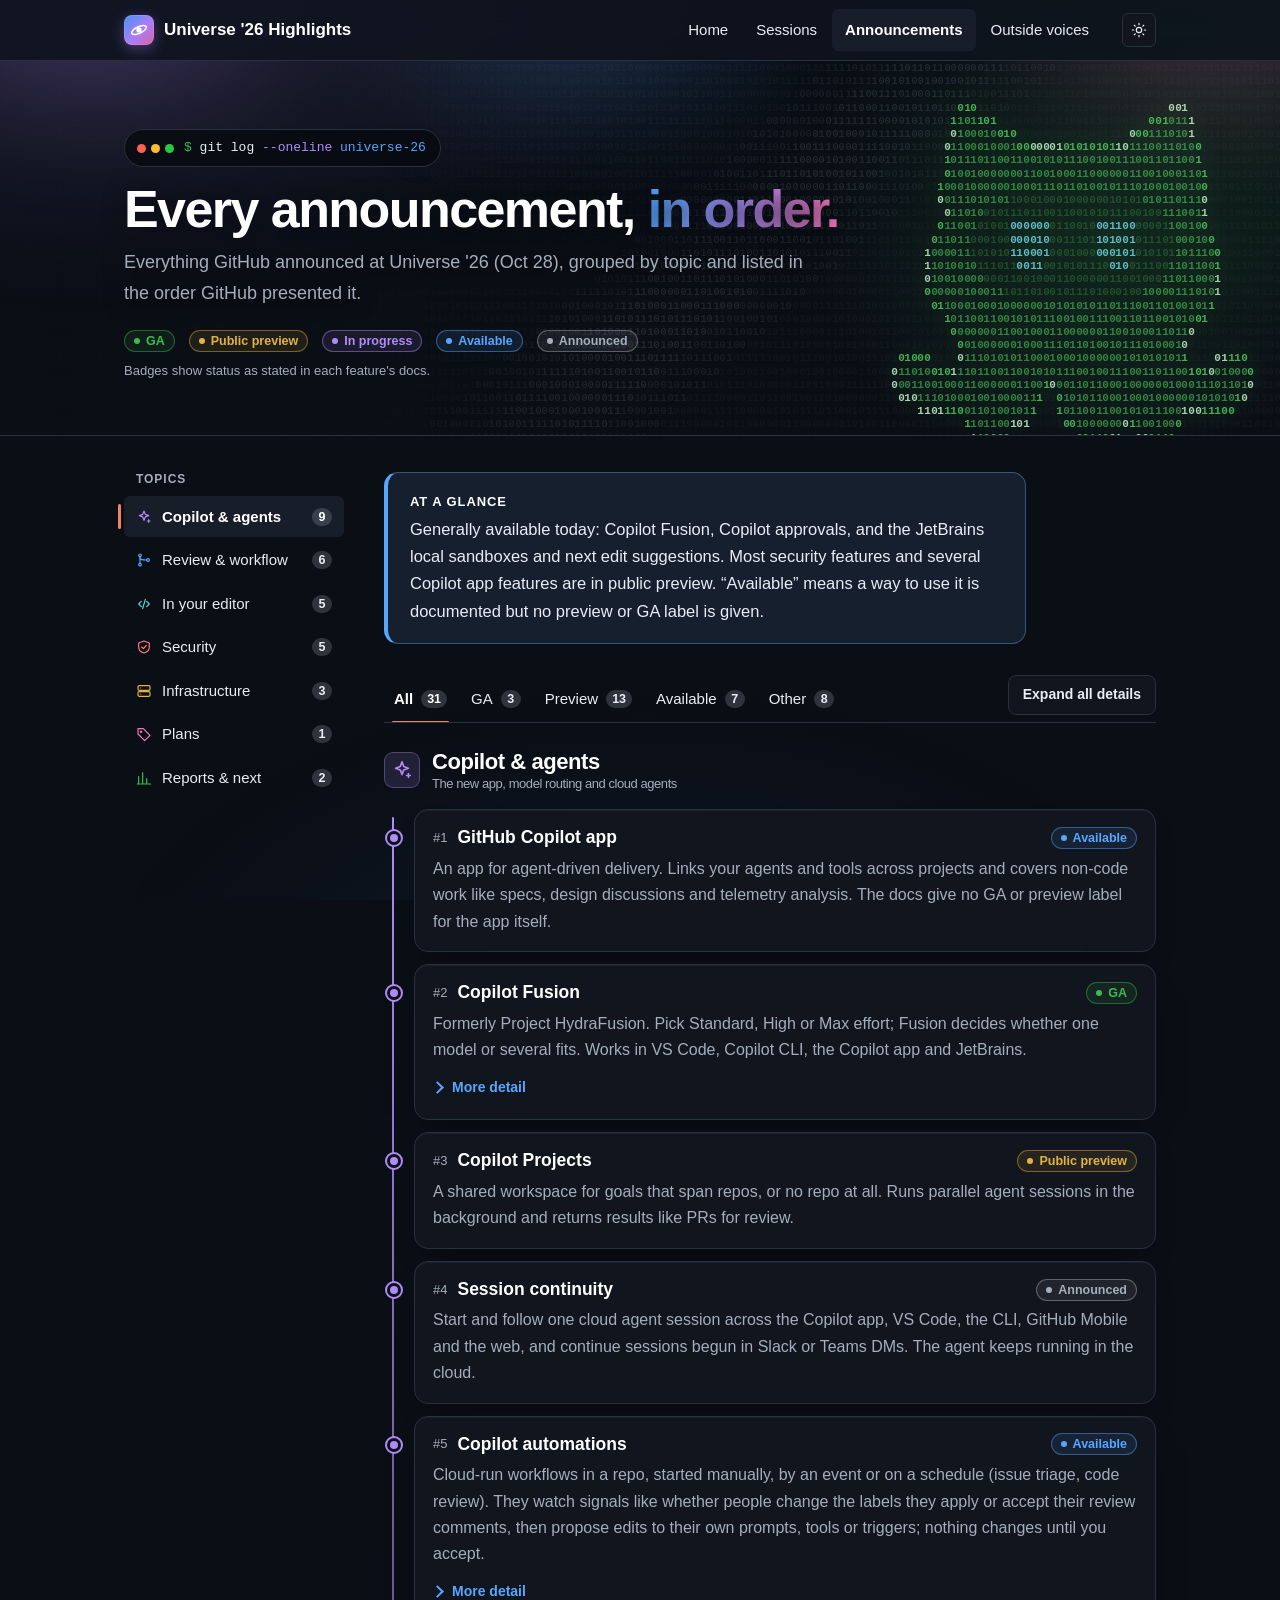
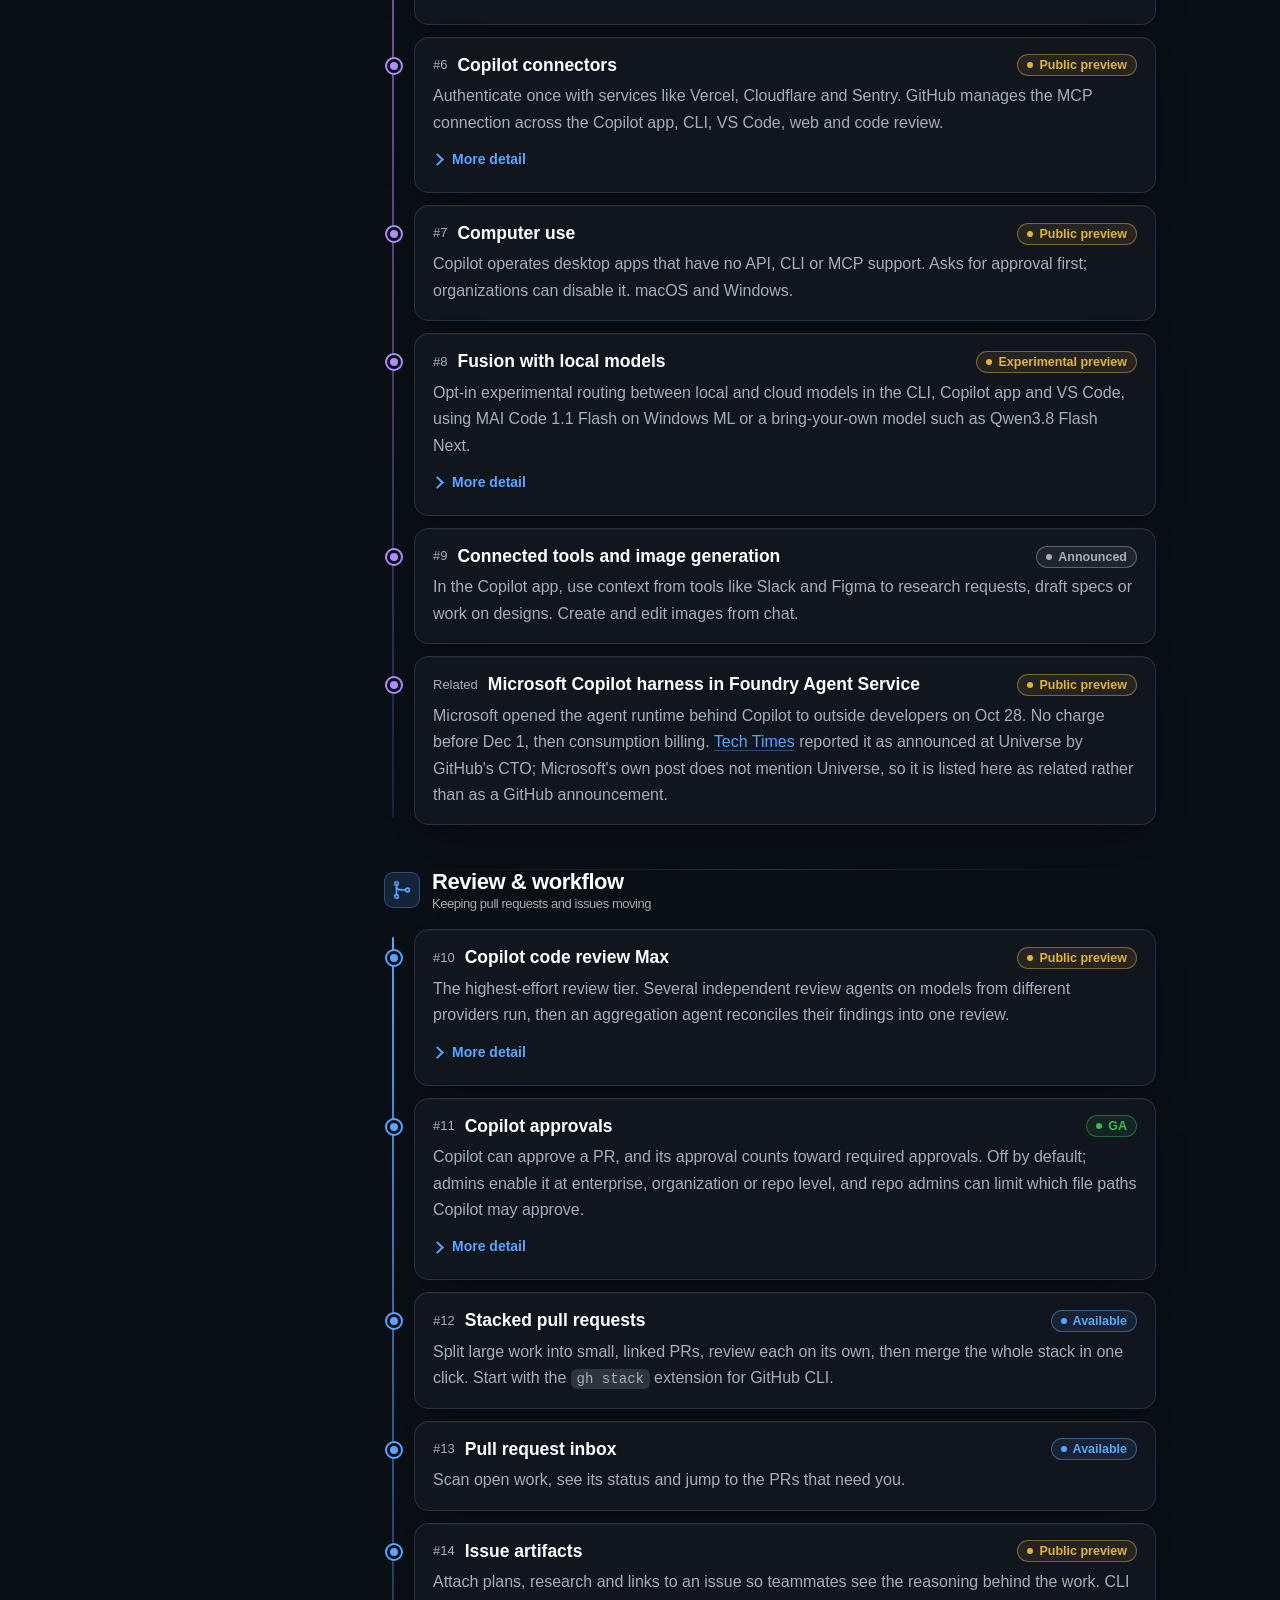
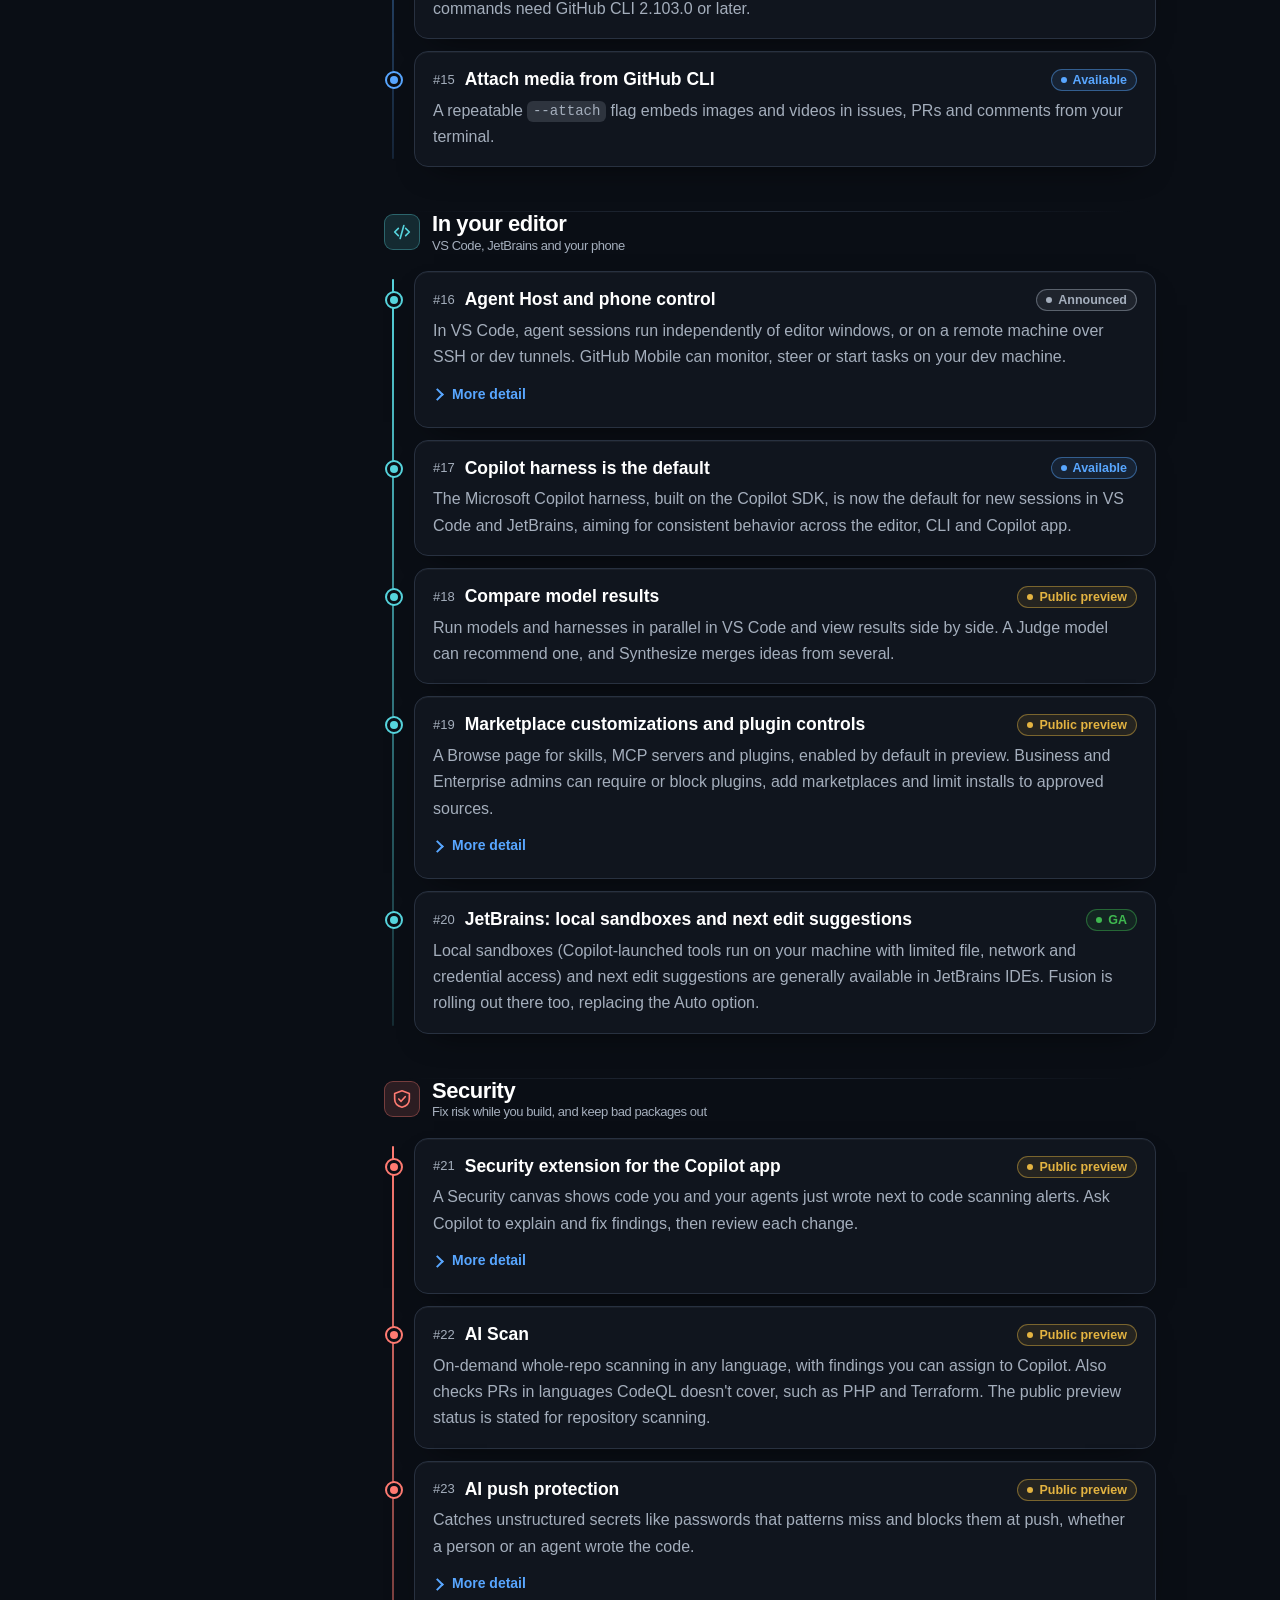
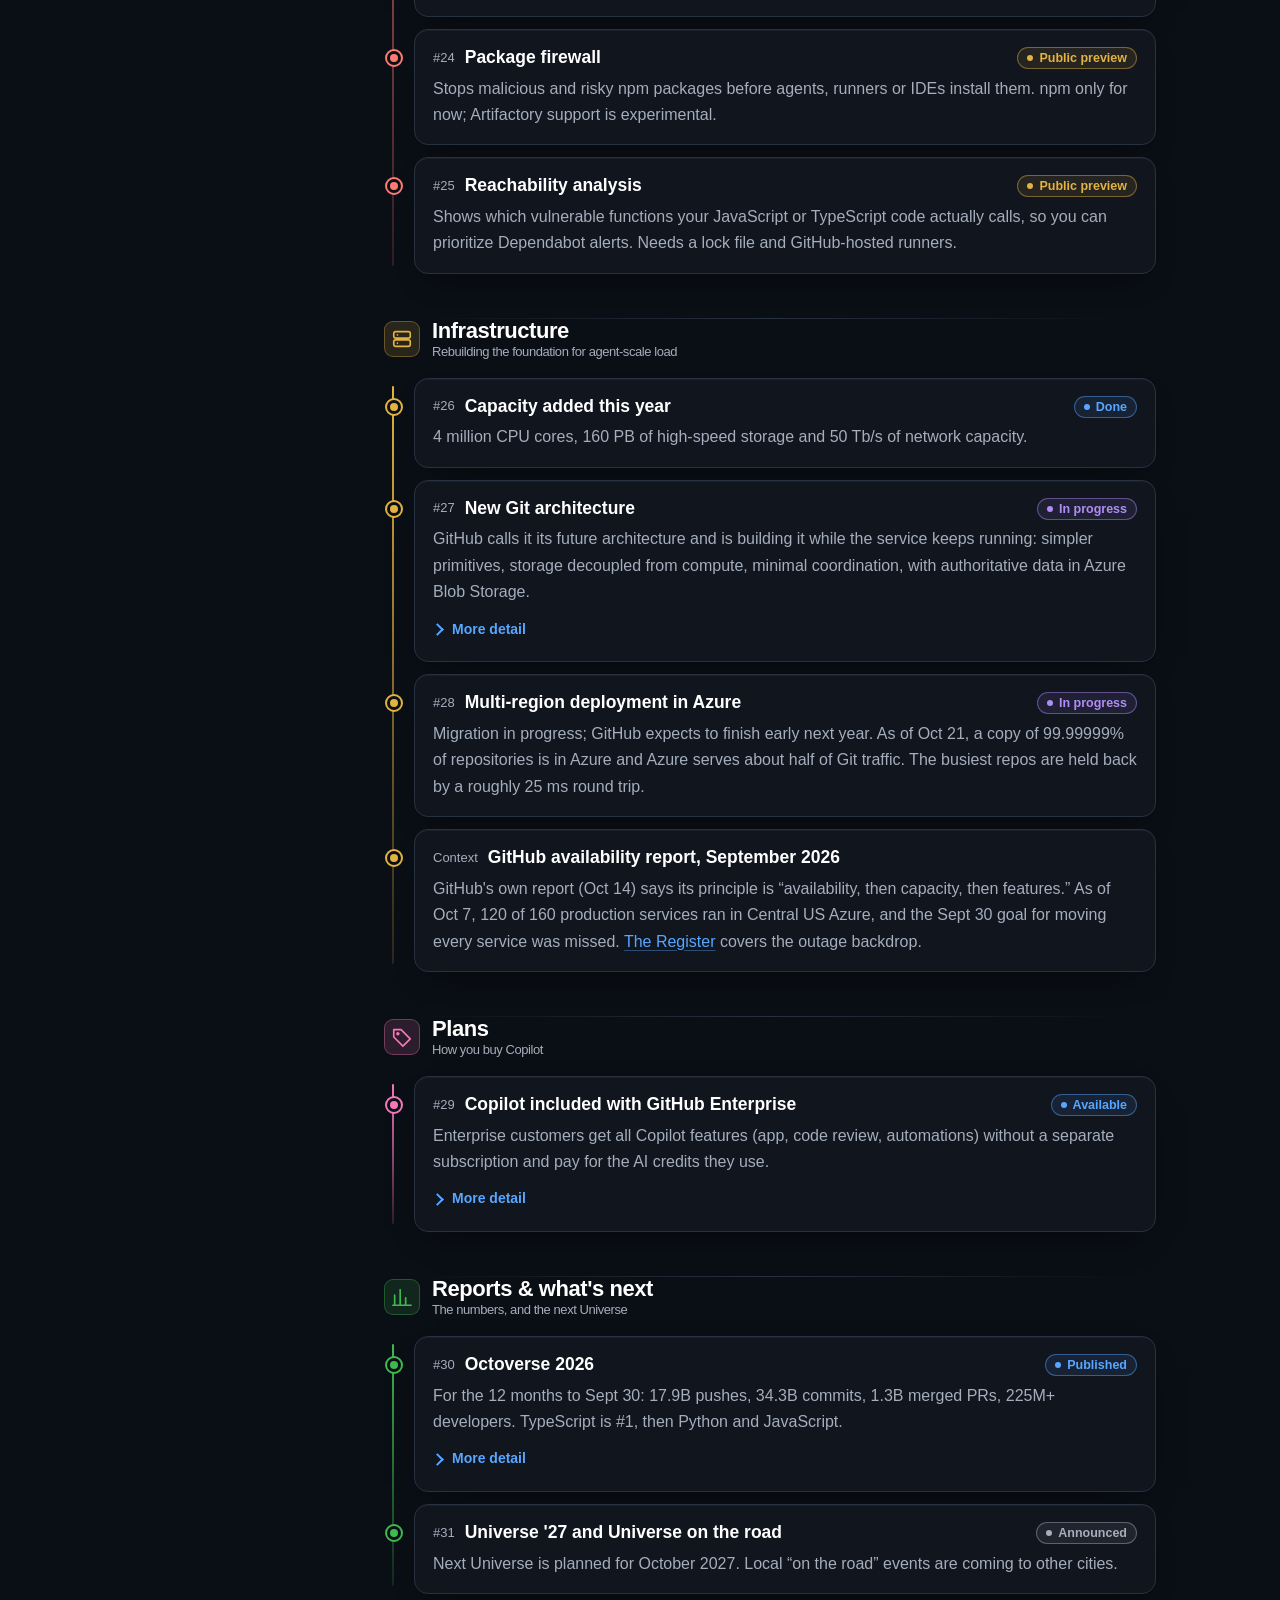
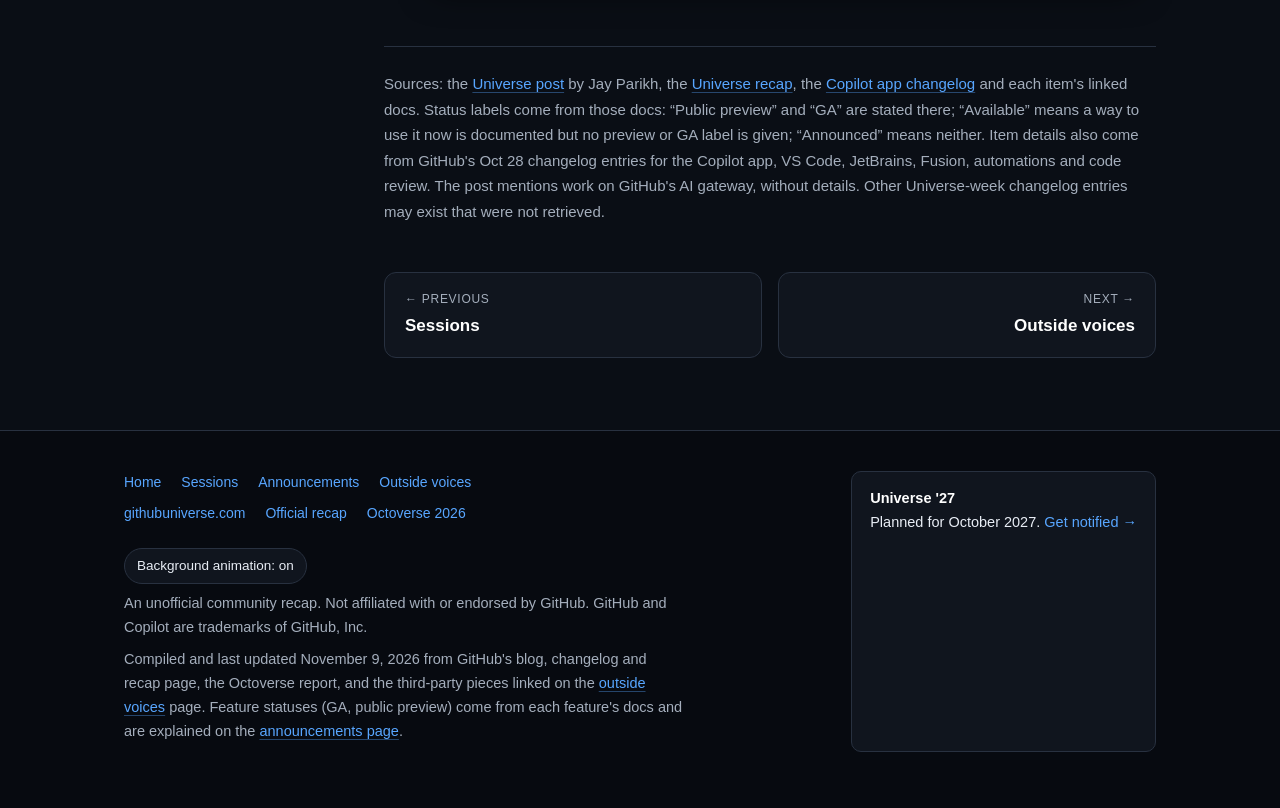
==== commit 48792dd0: "Polish: binary Octocat background, readability, friendlier navigation - Add assets/octocat.js: a can" ====
--- a/announcements.html
+++ b/announcements.html
@@ -9,9 +9,10 @@
   <meta property="og:description" content="Every GitHub Universe 2026 announcement, grouped by topic and listed in the order GitHub presented them, with availability status and docs links.">
   <meta name="theme-color" content="#0d1117">
   <link rel="icon" href="assets/favicon.svg" type="image/svg+xml">
-  <script>(function(){var t='dark';try{t=localStorage.getItem('u26-theme')||'dark'}catch(e){}var q=/[?&]theme=(light|dark)/.exec(location.search);if(q)t=q[1];document.documentElement.dataset.theme=t})()</script>
+  <script>(function(){var t='dark';try{t=localStorage.getItem('u26-theme')||'dark'}catch(e){}var q=/[?&]theme=(light|dark)/.exec(location.search);if(q)t=q[1];document.documentElement.dataset.theme=t;try{var m=localStorage.getItem('u26-motion');if(m)document.documentElement.dataset.motion=m}catch(e){}})()</script>
   <link rel="stylesheet" href="assets/style.css">
   <script src="assets/app.js" defer></script>
+  <script src="assets/octocat.js" defer></script>
 </head>
 <body>
 
@@ -36,6 +37,7 @@
     <symbol id="i-play" viewBox="0 0 24 24"><rect x="3" y="4" width="18" height="16" rx="3"/><path d="M10 9l5 3-5 3z"/></symbol>
     <symbol id="i-list" viewBox="0 0 24 24"><path d="M8 6h13M8 12h13M8 18h13M3.5 6h.01M3.5 12h.01M3.5 18h.01"/></symbol>
     <symbol id="i-chat" viewBox="0 0 24 24"><path d="M4 5h16v11H9l-5 4z"/><path d="M8 9.5h8M8 12.5h5"/></symbol>
+    <symbol id="i-home" viewBox="0 0 24 24"><path d="M3 11l9-7 9 7v9a1 1 0 01-1 1h-5v-6H9v6H4a1 1 0 01-1-1z"/></symbol>
     <symbol id="i-orbit" viewBox="0 0 24 24"><ellipse cx="12" cy="12" rx="9.5" ry="4" transform="rotate(-25 12 12)"/><circle cx="12" cy="12" r="3.2" fill="currentColor" stroke="none"/></symbol>
   </defs>
 </svg>
@@ -50,10 +52,10 @@
       <span>Universe '26 Highlights</span>
     </a>
     <nav class="nav" aria-label="Primary">
-      <a href="./">Home</a>
-      <a href="sessions.html">Sessions</a>
-      <a href="announcements.html" aria-current="page">Announcements</a>
-      <a href="voices.html">Outside voices</a>
+      <a href="./"><svg class="i nav-ico" aria-hidden="true"><use href="#i-home"/></svg><span>Home</span></a>
+      <a href="sessions.html"><svg class="i nav-ico" aria-hidden="true"><use href="#i-play"/></svg><span>Sessions</span></a>
+      <a href="announcements.html" aria-current="page"><svg class="i nav-ico" aria-hidden="true"><use href="#i-list"/></svg><span>Announcements</span></a>
+      <a href="voices.html"><svg class="i nav-ico" aria-hidden="true"><use href="#i-chat"/></svg><span>Outside voices</span></a>
     </nav>
     <button class="icon-btn" type="button" data-theme-toggle aria-label="Toggle light and dark theme" title="Toggle theme">
       <svg class="i sun"><use href="#i-sun"/></svg><svg class="i moon"><use href="#i-moon"/></svg>
@@ -64,6 +66,7 @@
 <main id="main">
   <div class="page-head">
     <div class="aurora" aria-hidden="true"><i></i><i></i><i></i></div>
+    <canvas class="octo" data-octo="head" aria-hidden="true"></canvas>
     <div class="wrap">
       <div class="term mono"><span class="dots" aria-hidden="true"><b></b><b></b><b></b></span><span><span class="p">$</span> git log <span class="f">--oneline</span> <span class="s">universe-26</span></span></div>
       <h1>Every announcement, <span class="grad">in order.</span></h1>
@@ -88,37 +91,54 @@
     </aside>
 
     <div>
+      <div class="glance"><b>At a glance</b>Generally available today: Copilot Fusion, Copilot approvals, and the JetBrains local sandboxes and next edit suggestions. Most security features and several Copilot app features are in public preview. “Available” means a way to use it is documented but no preview or GA label is given.</div>
+
+      <div class="filterbar">
+        <div class="tabs" data-tabs data-items=".item[data-cat]" data-groups=".group" data-notes=".item[data-note]" hidden role="group" aria-label="Filter announcements by status">
+          <button class="tab" data-filter="all" aria-pressed="true">All <span class="counter">31</span></button>
+          <button class="tab" data-filter="ga" aria-pressed="false">GA <span class="counter">0</span></button>
+          <button class="tab" data-filter="preview" aria-pressed="false">Preview <span class="counter">0</span></button>
+          <button class="tab" data-filter="live" aria-pressed="false">Available <span class="counter">0</span></button>
+          <button class="tab" data-filter="other" aria-pressed="false">Other <span class="counter">0</span></button>
+        </div>
+        <button class="btn-sm" type="button" data-expand hidden>Expand all details</button>
+      </div>
+
       <section class="group g-agent" id="agents">
         <div class="group-head reveal"><span class="ico"><svg class="i lg"><use href="#i-spark"/></svg></span><h2>Copilot &amp; agents<small>The new app, model routing and cloud agents</small></h2></div>
         <ol class="timeline">
-          <li class="item reveal"><span class="node"></span><div class="card spot">
+          <li class="item reveal" data-cat="live"><span class="node"></span><div class="card spot">
             <div class="card-top"><span class="num">#1</span><h3><a href="https://github.com/features/ai/github-app" target="_blank" rel="noopener noreferrer">GitHub Copilot app <svg class="i"><use href="#i-ext"/></svg></a></h3><span class="status live">Available</span></div>
             <p>An app for agent-driven delivery. Links your agents and tools across projects and covers non-code work like specs, design discussions and telemetry analysis. The docs give no GA or preview label for the app itself.</p></div></li>
-          <li class="item reveal"><span class="node"></span><div class="card spot">
+          <li class="item reveal" data-cat="ga"><span class="node"></span><div class="card spot">
             <div class="card-top"><span class="num">#2</span><h3><a href="https://docs.github.com/copilot/concepts/models/copilot-fusion" target="_blank" rel="noopener noreferrer">Copilot Fusion <svg class="i"><use href="#i-ext"/></svg></a></h3><span class="status ga">GA</span></div>
-            <p>Formerly Project HydraFusion. Pick Standard, High or Max effort; Fusion decides whether one model or several fits. Works in VS Code, Copilot CLI, the Copilot app and JetBrains. Standard is on every plan; High and Max need Pro+, Max, Business or Enterprise. No separate charge: you pay each model's standard rate, with 30% off model costs on paid plans through Nov 30, 2026. It runs tasks as a single model, a cascade (a lighter model drafts, a quality check escalates) or a critique (one drafts, another reviews). GitHub says Fusion Max came within two points of Opus 5.5 Max on the Artificial Analysis Coding Agent Index at half the cost and 40% less time. Artificial Analysis's own figures, per VentureBeat: $5.59 per task versus $11.42, index score 60 versus about 62. The time saving is GitHub-reported.</p></div></li>
-          <li class="item reveal"><span class="node"></span><div class="card spot">
+            <p>Formerly Project HydraFusion. Pick Standard, High or Max effort; Fusion decides whether one model or several fits. Works in VS Code, Copilot CLI, the Copilot app and JetBrains.</p>
+            <details class="more-detail"><summary><span class="show">More detail</span><span class="hide">Less detail</span></summary><p>Standard is on every plan; High and Max need Pro+, Max, Business or Enterprise. No separate charge: you pay each model's standard rate, with 30% off model costs on paid plans through Nov 30, 2026. It runs tasks as a single model, a cascade (a lighter model drafts, a quality check escalates) or a critique (one drafts, another reviews). GitHub says Fusion Max came within two points of Opus 5.5 Max on the Artificial Analysis Coding Agent Index at half the cost and 40% less time. Artificial Analysis's own figures, per VentureBeat: $5.59 per task versus $11.42, index score 60 versus about 62. The time saving is GitHub-reported.</p></details></div></li>
+          <li class="item reveal" data-cat="preview"><span class="node"></span><div class="card spot">
             <div class="card-top"><span class="num">#3</span><h3><a href="https://docs.github.com/copilot/how-tos/github-copilot-app/working-with-projects" target="_blank" rel="noopener noreferrer">Copilot Projects <svg class="i"><use href="#i-ext"/></svg></a></h3><span class="status preview">Public preview</span></div>
             <p>A shared workspace for goals that span repos, or no repo at all. Runs parallel agent sessions in the background and returns results like PRs for review.</p></div></li>
-          <li class="item reveal"><span class="node"></span><div class="card spot">
+          <li class="item reveal" data-cat="other"><span class="node"></span><div class="card spot">
             <div class="card-top"><span class="num">#4</span><h3><a href="https://docs.github.com/copilot/how-tos/copilot-on-github/use-copilot-agents/manage-and-track-agents" target="_blank" rel="noopener noreferrer">Session continuity <svg class="i"><use href="#i-ext"/></svg></a></h3><span class="status">Announced</span></div>
             <p>Start and follow one cloud agent session across the Copilot app, VS Code, the CLI, GitHub Mobile and the web, and continue sessions begun in Slack or Teams DMs. The agent keeps running in the cloud.</p></div></li>
-          <li class="item reveal"><span class="node"></span><div class="card spot">
+          <li class="item reveal" data-cat="live"><span class="node"></span><div class="card spot">
             <div class="card-top"><span class="num">#5</span><h3><a href="https://docs.github.com/copilot/concepts/agent-capabilities/agent-powered-workflows-and-operations/about-automations" target="_blank" rel="noopener noreferrer">Copilot automations <svg class="i"><use href="#i-ext"/></svg></a></h3><span class="status live">Available</span></div>
-            <p>Cloud-run workflows in a repo, started manually, by an event or on a schedule (issue triage, code review). They watch signals like whether people change the labels they apply or accept their review comments, then propose edits to their own prompts, tools or triggers; nothing changes until you accept. Pro through Enterprise plans, private and internal repos only; each run uses AI credits and Actions minutes.</p></div></li>
-          <li class="item reveal"><span class="node"></span><div class="card spot">
+            <p>Cloud-run workflows in a repo, started manually, by an event or on a schedule (issue triage, code review). They watch signals like whether people change the labels they apply or accept their review comments, then propose edits to their own prompts, tools or triggers; nothing changes until you accept.</p>
+            <details class="more-detail"><summary><span class="show">More detail</span><span class="hide">Less detail</span></summary><p>Pro through Enterprise plans, private and internal repos only; each run uses AI credits and Actions minutes.</p></details></div></li>
+          <li class="item reveal" data-cat="preview"><span class="node"></span><div class="card spot">
             <div class="card-top"><span class="num">#6</span><h3><a href="https://docs.github.com/copilot/concepts/prompting-and-context/copilot-connectors" target="_blank" rel="noopener noreferrer">Copilot connectors <svg class="i"><use href="#i-ext"/></svg></a></h3><span class="status preview">Public preview</span></div>
-            <p>Authenticate once with services like Vercel, Cloudflare and Sentry. GitHub manages the MCP connection across the Copilot app, CLI, VS Code, web and code review. GitHub also names Cloudflare, Datadog and Figma as ecosystem partners.</p></div></li>
-          <li class="item reveal"><span class="node"></span><div class="card spot">
+            <p>Authenticate once with services like Vercel, Cloudflare and Sentry. GitHub manages the MCP connection across the Copilot app, CLI, VS Code, web and code review.</p>
+            <details class="more-detail"><summary><span class="show">More detail</span><span class="hide">Less detail</span></summary><p>GitHub also names Cloudflare, Datadog and Figma as ecosystem partners.</p></details></div></li>
+          <li class="item reveal" data-cat="preview"><span class="node"></span><div class="card spot">
             <div class="card-top"><span class="num">#7</span><h3><a href="https://docs.github.com/copilot/how-tos/github-copilot-app/computer-use" target="_blank" rel="noopener noreferrer">Computer use <svg class="i"><use href="#i-ext"/></svg></a></h3><span class="status preview">Public preview</span></div>
             <p>Copilot operates desktop apps that have no API, CLI or MCP support. Asks for approval first; organizations can disable it. macOS and Windows.</p></div></li>
-          <li class="item reveal"><span class="node"></span><div class="card spot">
+          <li class="item reveal" data-cat="preview"><span class="node"></span><div class="card spot">
             <div class="card-top"><span class="num">#8</span><h3><a href="https://github.blog/changelog/2026-10-28-github-copilot-fusion-now-supports-selection-of-local-models/" target="_blank" rel="noopener noreferrer">Fusion with local models <svg class="i"><use href="#i-ext"/></svg></a></h3><span class="status preview">Experimental preview</span></div>
-            <p>Opt-in experimental routing between local and cloud models in the CLI, Copilot app and VS Code, using MAI Code 1.1 Flash on Windows ML or a bring-your-own model such as Qwen3.8 Flash Next. Routing decisions are still made in the cloud, so sessions are not offline.</p></div></li>
-          <li class="item reveal"><span class="node"></span><div class="card spot">
+            <p>Opt-in experimental routing between local and cloud models in the CLI, Copilot app and VS Code, using MAI Code 1.1 Flash on Windows ML or a bring-your-own model such as Qwen3.8 Flash Next.</p>
+            <details class="more-detail"><summary><span class="show">More detail</span><span class="hide">Less detail</span></summary><p>Routing decisions are still made in the cloud, so sessions are not offline.</p></details></div></li>
+          <li class="item reveal" data-cat="other"><span class="node"></span><div class="card spot">
             <div class="card-top"><span class="num">#9</span><h3>Connected tools and image generation</h3><span class="status">Announced</span></div>
             <p>In the Copilot app, use context from tools like Slack and Figma to research requests, draft specs or work on designs. Create and edit images from chat.</p></div></li>
-          <li class="item reveal"><span class="node"></span><div class="card spot">
+          <li class="item reveal" data-note><span class="node"></span><div class="card spot">
             <div class="card-top"><span class="num">Related</span><h3><a href="https://devblogs.microsoft.com/foundry/microsoft-copilot-harness-in-foundry/" target="_blank" rel="noopener noreferrer">Microsoft Copilot harness in Foundry Agent Service <svg class="i"><use href="#i-ext"/></svg></a></h3><span class="status preview">Public preview</span></div>
             <p>Microsoft opened the agent runtime behind Copilot to outside developers on Oct 28. No charge before Dec 1, then consumption billing. <a href="https://www.techtimes.com/articles/329667/20261029/microsoft-copilot-harness-opens-enterprise-developers-model-flexibility-platform-lock.htm" target="_blank" rel="noopener noreferrer">Tech Times</a> reported it as announced at Universe by GitHub's CTO; Microsoft's own post does not mention Universe, so it is listed here as related rather than as a GitHub announcement.</p></div></li>
         </ol>
@@ -127,22 +147,24 @@
       <section class="group g-flow" id="workflow">
         <div class="group-head reveal"><span class="ico"><svg class="i lg"><use href="#i-merge"/></svg></span><h2>Review &amp; workflow<small>Keeping pull requests and issues moving</small></h2></div>
         <ol class="timeline">
-          <li class="item reveal"><span class="node"></span><div class="card spot">
+          <li class="item reveal" data-cat="preview"><span class="node"></span><div class="card spot">
             <div class="card-top"><span class="num">#10</span><h3><a href="https://docs.github.com/copilot/concepts/agent-capabilities/agent-powered-workflows-and-operations/code-review" target="_blank" rel="noopener noreferrer">Copilot code review Max <svg class="i"><use href="#i-ext"/></svg></a></h3><span class="status preview">Public preview</span></div>
-            <p>The highest-effort review tier. Several independent review agents on models from different providers run, then an aggregation agent reconciles their findings into one review. GitHub says it posted the top F1 score on ReviewBench for high-severity issues. Docs put the average at about $10 per review (typically $1.50 to $25). Set it per PR, or as a default with an admin cap. Lite and Balanced remain for everyday reviews.</p></div></li>
-          <li class="item reveal"><span class="node"></span><div class="card spot">
+            <p>The highest-effort review tier. Several independent review agents on models from different providers run, then an aggregation agent reconciles their findings into one review.</p>
+            <details class="more-detail"><summary><span class="show">More detail</span><span class="hide">Less detail</span></summary><p>GitHub says it posted the top F1 score on ReviewBench for high-severity issues. Docs put the average at about $10 per review (typically $1.50 to $25). Set it per PR, or as a default with an admin cap. Lite and Balanced remain for everyday reviews.</p></details></div></li>
+          <li class="item reveal" data-cat="ga"><span class="node"></span><div class="card spot">
             <div class="card-top"><span class="num">#11</span><h3><a href="https://github.blog/changelog/2026-10-28-copilot-code-review-merge-with-confidence-with-max-and-approvals/" target="_blank" rel="noopener noreferrer">Copilot approvals <svg class="i"><use href="#i-ext"/></svg></a></h3><span class="status ga">GA</span></div>
-            <p>Copilot can approve a PR, and its approval counts toward required approvals. Off by default; admins enable it at enterprise, organization or repo level, and repo admins can limit which file paths Copilot may approve. Like a human approval, it is dismissed when new commits are pushed. Pro through Enterprise plans.</p></div></li>
-          <li class="item reveal"><span class="node"></span><div class="card spot">
+            <p>Copilot can approve a PR, and its approval counts toward required approvals. Off by default; admins enable it at enterprise, organization or repo level, and repo admins can limit which file paths Copilot may approve.</p>
+            <details class="more-detail"><summary><span class="show">More detail</span><span class="hide">Less detail</span></summary><p>Like a human approval, it is dismissed when new commits are pushed. Pro through Enterprise plans.</p></details></div></li>
+          <li class="item reveal" data-cat="live"><span class="node"></span><div class="card spot">
             <div class="card-top"><span class="num">#12</span><h3><a href="https://docs.github.com/en/pull-requests/how-tos/stacked-pull-requests" target="_blank" rel="noopener noreferrer">Stacked pull requests <svg class="i"><use href="#i-ext"/></svg></a></h3><span class="status live">Available</span></div>
             <p>Split large work into small, linked PRs, review each on its own, then merge the whole stack in one click. Start with the <code>gh stack</code> extension for GitHub CLI.</p></div></li>
-          <li class="item reveal"><span class="node"></span><div class="card spot">
+          <li class="item reveal" data-cat="live"><span class="node"></span><div class="card spot">
             <div class="card-top"><span class="num">#13</span><h3><a href="https://github.com/pulls/inbox" target="_blank" rel="noopener noreferrer">Pull request inbox <svg class="i"><use href="#i-ext"/></svg></a></h3><span class="status live">Available</span></div>
             <p>Scan open work, see its status and jump to the PRs that need you.</p></div></li>
-          <li class="item reveal"><span class="node"></span><div class="card spot">
+          <li class="item reveal" data-cat="preview"><span class="node"></span><div class="card spot">
             <div class="card-top"><span class="num">#14</span><h3><a href="https://docs.github.com/issues/tracking-your-work-with-issues/using-issues/using-artifacts-with-issues" target="_blank" rel="noopener noreferrer">Issue artifacts <svg class="i"><use href="#i-ext"/></svg></a></h3><span class="status preview">Public preview</span></div>
             <p>Attach plans, research and links to an issue so teammates see the reasoning behind the work. CLI commands need GitHub CLI 2.103.0 or later.</p></div></li>
-          <li class="item reveal"><span class="node"></span><div class="card spot">
+          <li class="item reveal" data-cat="live"><span class="node"></span><div class="card spot">
             <div class="card-top"><span class="num">#15</span><h3><a href="https://docs.github.com/get-started/writing-on-github/working-with-advanced-formatting/attaching-files" target="_blank" rel="noopener noreferrer">Attach media from GitHub CLI <svg class="i"><use href="#i-ext"/></svg></a></h3><span class="status live">Available</span></div>
             <p>A repeatable <code>--attach</code> flag embeds images and videos in issues, PRs and comments from your terminal.</p></div></li>
         </ol>
@@ -151,19 +173,21 @@
       <section class="group g-ide" id="editor">
         <div class="group-head reveal"><span class="ico"><svg class="i lg"><use href="#i-code"/></svg></span><h2>In your editor<small>VS Code, JetBrains and your phone</small></h2></div>
         <ol class="timeline">
-          <li class="item reveal"><span class="node"></span><div class="card spot">
+          <li class="item reveal" data-cat="other"><span class="node"></span><div class="card spot">
             <div class="card-top"><span class="num">#16</span><h3><a href="https://github.blog/changelog/2026-10-28-github-copilot-in-vs-code-universe-releases/" target="_blank" rel="noopener noreferrer">Agent Host and phone control <svg class="i"><use href="#i-ext"/></svg></a></h3><span class="status">Announced</span></div>
-            <p>In VS Code, agent sessions run independently of editor windows, or on a remote machine over SSH or dev tunnels. GitHub Mobile can monitor, steer or start tasks on your dev machine. An open Agent Host Protocol lets you build your own client (libraries for TypeScript, Rust, Go, Kotlin and Swift).</p></div></li>
-          <li class="item reveal"><span class="node"></span><div class="card spot">
+            <p>In VS Code, agent sessions run independently of editor windows, or on a remote machine over SSH or dev tunnels. GitHub Mobile can monitor, steer or start tasks on your dev machine.</p>
+            <details class="more-detail"><summary><span class="show">More detail</span><span class="hide">Less detail</span></summary><p>An open Agent Host Protocol lets you build your own client (libraries for TypeScript, Rust, Go, Kotlin and Swift).</p></details></div></li>
+          <li class="item reveal" data-cat="live"><span class="node"></span><div class="card spot">
             <div class="card-top"><span class="num">#17</span><h3><a href="https://github.blog/changelog/2026-10-28-github-copilot-in-vs-code-universe-releases/" target="_blank" rel="noopener noreferrer">Copilot harness is the default <svg class="i"><use href="#i-ext"/></svg></a></h3><span class="status live">Available</span></div>
             <p>The Microsoft Copilot harness, built on the Copilot SDK, is now the default for new sessions in VS Code and JetBrains, aiming for consistent behavior across the editor, CLI and Copilot app.</p></div></li>
-          <li class="item reveal"><span class="node"></span><div class="card spot">
+          <li class="item reveal" data-cat="preview"><span class="node"></span><div class="card spot">
             <div class="card-top"><span class="num">#18</span><h3><a href="https://github.blog/changelog/2026-10-28-github-copilot-in-vs-code-universe-releases/" target="_blank" rel="noopener noreferrer">Compare model results <svg class="i"><use href="#i-ext"/></svg></a></h3><span class="status preview">Public preview</span></div>
             <p>Run models and harnesses in parallel in VS Code and view results side by side. A Judge model can recommend one, and Synthesize merges ideas from several.</p></div></li>
-          <li class="item reveal"><span class="node"></span><div class="card spot">
+          <li class="item reveal" data-cat="preview"><span class="node"></span><div class="card spot">
             <div class="card-top"><span class="num">#19</span><h3><a href="https://github.blog/changelog/2026-10-28-github-copilot-in-vs-code-universe-releases/" target="_blank" rel="noopener noreferrer">Marketplace customizations and plugin controls <svg class="i"><use href="#i-ext"/></svg></a></h3><span class="status preview">Public preview</span></div>
-            <p>A Browse page for skills, MCP servers and plugins, enabled by default in preview. Business and Enterprise admins can require or block plugins, add marketplaces and limit installs to approved sources. Connectors (Slack, Notion and Microsoft Learn context) are also in preview on all plans.</p></div></li>
-          <li class="item reveal"><span class="node"></span><div class="card spot">
+            <p>A Browse page for skills, MCP servers and plugins, enabled by default in preview. Business and Enterprise admins can require or block plugins, add marketplaces and limit installs to approved sources.</p>
+            <details class="more-detail"><summary><span class="show">More detail</span><span class="hide">Less detail</span></summary><p>Connectors (Slack, Notion and Microsoft Learn context) are also in preview on all plans.</p></details></div></li>
+          <li class="item reveal" data-cat="ga"><span class="node"></span><div class="card spot">
             <div class="card-top"><span class="num">#20</span><h3><a href="https://github.blog/changelog/2026-10-28-github-copilot-in-jetbrains-universe-releases/" target="_blank" rel="noopener noreferrer">JetBrains: local sandboxes and next edit suggestions <svg class="i"><use href="#i-ext"/></svg></a></h3><span class="status ga">GA</span></div>
             <p>Local sandboxes (Copilot-launched tools run on your machine with limited file, network and credential access) and next edit suggestions are generally available in JetBrains IDEs. Fusion is rolling out there too, replacing the Auto option.</p></div></li>
         </ol>
@@ -172,19 +196,21 @@
       <section class="group g-sec" id="security">
         <div class="group-head reveal"><span class="ico"><svg class="i lg"><use href="#i-shield"/></svg></span><h2>Security<small>Fix risk while you build, and keep bad packages out</small></h2></div>
         <ol class="timeline">
-          <li class="item reveal"><span class="node"></span><div class="card spot">
+          <li class="item reveal" data-cat="preview"><span class="node"></span><div class="card spot">
             <div class="card-top"><span class="num">#21</span><h3><a href="https://docs.github.com/copilot/how-tos/github-copilot-app/view-and-fix-security-alerts" target="_blank" rel="noopener noreferrer">Security extension for the Copilot app <svg class="i"><use href="#i-ext"/></svg></a></h3><span class="status preview">Public preview</span></div>
-            <p>A Security canvas shows code you and your agents just wrote next to code scanning alerts. Ask Copilot to explain and fix findings, then review each change. Code scanning alerts only (not Dependabot or secret scanning), and fixes stay local until you commit.</p></div></li>
-          <li class="item reveal"><span class="node"></span><div class="card spot">
+            <p>A Security canvas shows code you and your agents just wrote next to code scanning alerts. Ask Copilot to explain and fix findings, then review each change.</p>
+            <details class="more-detail"><summary><span class="show">More detail</span><span class="hide">Less detail</span></summary><p>Code scanning alerts only (not Dependabot or secret scanning), and fixes stay local until you commit.</p></details></div></li>
+          <li class="item reveal" data-cat="preview"><span class="node"></span><div class="card spot">
             <div class="card-top"><span class="num">#22</span><h3><a href="https://docs.github.com/en/code-security/concepts/code-scanning/ai-scan" target="_blank" rel="noopener noreferrer">AI Scan <svg class="i"><use href="#i-ext"/></svg></a></h3><span class="status preview">Public preview</span></div>
             <p>On-demand whole-repo scanning in any language, with findings you can assign to Copilot. Also checks PRs in languages CodeQL doesn't cover, such as PHP and Terraform. The public preview status is stated for repository scanning.</p></div></li>
-          <li class="item reveal"><span class="node"></span><div class="card spot">
+          <li class="item reveal" data-cat="preview"><span class="node"></span><div class="card spot">
             <div class="card-top"><span class="num">#23</span><h3><a href="https://docs.github.com/code-security/how-tos/secure-your-secrets/prevent-future-leaks/enable-ai-push-protection" target="_blank" rel="noopener noreferrer">AI push protection <svg class="i"><use href="#i-ext"/></svg></a></h3><span class="status preview">Public preview</span></div>
-            <p>Catches unstructured secrets like passwords that patterns miss and blocks them at push, whether a person or an agent wrote the code. Needs push protection and AI secret detection both on, plus Secret Protection or Advanced Security. Uses AI credits.</p></div></li>
-          <li class="item reveal"><span class="node"></span><div class="card spot">
+            <p>Catches unstructured secrets like passwords that patterns miss and blocks them at push, whether a person or an agent wrote the code.</p>
+            <details class="more-detail"><summary><span class="show">More detail</span><span class="hide">Less detail</span></summary><p>Needs push protection and AI secret detection both on, plus Secret Protection or Advanced Security. Uses AI credits.</p></details></div></li>
+          <li class="item reveal" data-cat="preview"><span class="node"></span><div class="card spot">
             <div class="card-top"><span class="num">#24</span><h3><a href="https://docs.github.com/en/code-security/how-tos/secure-your-supply-chain/secure-your-dependencies/protecting-endpoints-with-package-firewall" target="_blank" rel="noopener noreferrer">Package firewall <svg class="i"><use href="#i-ext"/></svg></a></h3><span class="status preview">Public preview</span></div>
             <p>Stops malicious and risky npm packages before agents, runners or IDEs install them. npm only for now; Artifactory support is experimental.</p></div></li>
-          <li class="item reveal"><span class="node"></span><div class="card spot">
+          <li class="item reveal" data-cat="preview"><span class="node"></span><div class="card spot">
             <div class="card-top"><span class="num">#25</span><h3><a href="https://docs.github.com/code-security/concepts/supply-chain-security/about-reachability-analysis-for-dependabot-alerts" target="_blank" rel="noopener noreferrer">Reachability analysis <svg class="i"><use href="#i-ext"/></svg></a></h3><span class="status preview">Public preview</span></div>
             <p>Shows which vulnerable functions your JavaScript or TypeScript code actually calls, so you can prioritize Dependabot alerts. Needs a lock file and GitHub-hosted runners.</p></div></li>
         </ol>
@@ -193,16 +219,17 @@
       <section class="group g-infra" id="infra">
         <div class="group-head reveal"><span class="ico"><svg class="i lg"><use href="#i-server"/></svg></span><h2>Infrastructure<small>Rebuilding the foundation for agent-scale load</small></h2></div>
         <ol class="timeline">
-          <li class="item reveal"><span class="node"></span><div class="card spot">
+          <li class="item reveal" data-cat="other"><span class="node"></span><div class="card spot">
             <div class="card-top"><span class="num">#26</span><h3>Capacity added this year</h3><span class="status live">Done</span></div>
             <p>4 million CPU cores, 160 PB of high-speed storage and 50 Tb/s of network capacity.</p></div></li>
-          <li class="item reveal"><span class="node"></span><div class="card spot">
+          <li class="item reveal" data-cat="other"><span class="node"></span><div class="card spot">
             <div class="card-top"><span class="num">#27</span><h3><a href="https://github.blog/engineering/architecture-optimization/building-git-infrastructure-for-agent-scale-development/" target="_blank" rel="noopener noreferrer">New Git architecture <svg class="i"><use href="#i-ext"/></svg></a></h3><span class="status prog">In progress</span></div>
-            <p>GitHub calls it its future architecture and is building it while the service keeps running: simpler primitives, storage decoupled from compute, minimal coordination, with authoritative data in Azure Blob Storage. In internal benchmarks it delivered up to 35× higher write throughput. No rollout dates given.</p></div></li>
-          <li class="item reveal"><span class="node"></span><div class="card spot">
+            <p>GitHub calls it its future architecture and is building it while the service keeps running: simpler primitives, storage decoupled from compute, minimal coordination, with authoritative data in Azure Blob Storage.</p>
+            <details class="more-detail"><summary><span class="show">More detail</span><span class="hide">Less detail</span></summary><p>In internal benchmarks it delivered up to 35× higher write throughput. No rollout dates given.</p></details></div></li>
+          <li class="item reveal" data-cat="other"><span class="node"></span><div class="card spot">
             <div class="card-top"><span class="num">#28</span><h3><a href="https://github.blog/engineering/architecture-optimization/the-bridge-to-agent-scale-git-infrastructure/" target="_blank" rel="noopener noreferrer">Multi-region deployment in Azure <svg class="i"><use href="#i-ext"/></svg></a></h3><span class="status prog">In progress</span></div>
             <p>Migration in progress; GitHub expects to finish early next year. As of Oct 21, a copy of 99.99999% of repositories is in Azure and Azure serves about half of Git traffic. The busiest repos are held back by a roughly 25 ms round trip.</p></div></li>
-          <li class="item reveal"><span class="node"></span><div class="card spot">
+          <li class="item reveal" data-note><span class="node"></span><div class="card spot">
             <div class="card-top"><span class="num">Context</span><h3><a href="https://github.blog/news-insights/company-news/github-availability-report-september-2026/" target="_blank" rel="noopener noreferrer">GitHub availability report, September 2026 <svg class="i"><use href="#i-ext"/></svg></a></h3></div>
             <p>GitHub's own report (Oct 14) says its principle is “availability, then capacity, then features.” As of Oct 7, 120 of 160 production services ran in Central US Azure, and the Sept 30 goal for moving every service was missed. <a href="https://www.theregister.com/ai-and-ml/2026/10/28/github-powering-up-four-million-extra-cores-to-stop-its-service-going-down/5305863" target="_blank" rel="noopener noreferrer">The Register</a> covers the outage backdrop.</p></div></li>
         </ol>
@@ -211,19 +238,21 @@
       <section class="group g-biz" id="plans">
         <div class="group-head reveal"><span class="ico"><svg class="i lg"><use href="#i-tag"/></svg></span><h2>Plans<small>How you buy Copilot</small></h2></div>
         <ol class="timeline">
-          <li class="item reveal"><span class="node"></span><div class="card spot">
+          <li class="item reveal" data-cat="live"><span class="node"></span><div class="card spot">
             <div class="card-top"><span class="num">#29</span><h3><a href="https://github.com/enterprise/contact" target="_blank" rel="noopener noreferrer">Copilot included with GitHub Enterprise <svg class="i"><use href="#i-ext"/></svg></a></h3><span class="status live">Available</span></div>
-            <p>Enterprise customers get all Copilot features (app, code review, automations) without a separate subscription and pay for the AI credits they use. Available now through GitHub Sales; self-serve is coming. Existing Copilot Business and Enterprise plans can stay as they are.</p></div></li>
+            <p>Enterprise customers get all Copilot features (app, code review, automations) without a separate subscription and pay for the AI credits they use.</p>
+            <details class="more-detail"><summary><span class="show">More detail</span><span class="hide">Less detail</span></summary><p>Available now through GitHub Sales; self-serve is coming. Existing Copilot Business and Enterprise plans can stay as they are.</p></details></div></li>
         </ol>
       </section>
 
       <section class="group g-rep" id="reports">
         <div class="group-head reveal"><span class="ico"><svg class="i lg"><use href="#i-chart"/></svg></span><h2>Reports &amp; what's next<small>The numbers, and the next Universe</small></h2></div>
         <ol class="timeline">
-          <li class="item reveal"><span class="node"></span><div class="card spot">
+          <li class="item reveal" data-cat="other"><span class="node"></span><div class="card spot">
             <div class="card-top"><span class="num">#30</span><h3><a href="https://octoverse.github.com/" target="_blank" rel="noopener noreferrer">Octoverse 2026 <svg class="i"><use href="#i-ext"/></svg></a></h3><span class="status live">Published</span></div>
-            <p>For the 12 months to Sept 30: 17.9B pushes, 34.3B commits, 1.3B merged PRs, 225M+ developers. TypeScript is #1, then Python and JavaScript. Over 40% of PRs in September began with an agent's first draft. Copilot cloud agent usage grew 230% year over year. <a href="https://github.blog/news-insights/octoverse/octoverse-commits-pushes-reach-new-highs-in-2026-as-developers-build-with-agents/" target="_blank" rel="noopener noreferrer">Read the post</a>.</p></div></li>
-          <li class="item reveal"><span class="node"></span><div class="card spot">
+            <p>For the 12 months to Sept 30: 17.9B pushes, 34.3B commits, 1.3B merged PRs, 225M+ developers. TypeScript is #1, then Python and JavaScript.</p>
+            <details class="more-detail"><summary><span class="show">More detail</span><span class="hide">Less detail</span></summary><p>Over 40% of PRs in September began with an agent's first draft. Copilot cloud agent usage grew 230% year over year. <a href="https://github.blog/news-insights/octoverse/octoverse-commits-pushes-reach-new-highs-in-2026-as-developers-build-with-agents/" target="_blank" rel="noopener noreferrer">Read the post</a>.</p></details></div></li>
+          <li class="item reveal" data-cat="other"><span class="node"></span><div class="card spot">
             <div class="card-top"><span class="num">#31</span><h3><a href="https://reg.githubuniverse.com/flow/github/universe26/getnotified" target="_blank" rel="noopener noreferrer">Universe '27 and Universe on the road <svg class="i"><use href="#i-ext"/></svg></a></h3><span class="status">Announced</span></div>
             <p>Next Universe is planned for October 2027. Local “on the road” events are coming to other cities.</p></div></li>
         </ol>
@@ -251,6 +280,7 @@
           <a href="https://github.com/events/universe/recap">Official recap</a>
           <a href="https://octoverse.github.com/">Octoverse 2026</a>
         </div>
+        <p><button class="motion-btn" type="button" data-motion-toggle>Background animation: on</button></p>
         <p>An unofficial community recap. Not affiliated with or endorsed by GitHub. GitHub and Copilot are trademarks of GitHub, Inc.</p>
         <p>Compiled and last updated November 9, 2026 from GitHub's blog, changelog and recap page, the Octoverse report, and the third-party pieces linked on the <a href="voices.html">outside voices</a> page. Feature statuses (GA, public preview) come from each feature's docs and are explained on the <a href="announcements.html">announcements page</a>.</p>
       </div>
--- a/assets/style.css
+++ b/assets/style.css
@@ -3,22 +3,27 @@
 
 :root {
   color-scheme: dark;
-  --bg: #0d1117;
-  --bg-subtle: #151b23;
-  --bg-inset: #010409;
-  --bg-hover: #1c232d;
-  --border: #30363d;
-  --border-muted: #21262d;
-  --text: #e6edf3;
-  --text-strong: #f0f6fc;
-  --muted: #9198a1;
-  --accent: #4493f8;
+  --bg: #0a0e15;
+  --bg-subtle: #10151e;
+  --bg-inset: #070a10;
+  --bg-hover: #171e2a;
+  --border: #283140;
+  --border-muted: #1b2330;
+  --text: #e8edf5;
+  --text-strong: #ffffff;
+  --muted: #a4aebc;
+  --accent: #58a6ff;
   --green: #3fb950;
-  --purple: #ab7df8;
-  --red: #f85149;
-  --orange: #d29922;
-  --pink: #db61a2;
-  --cyan: #39c5cf;
+  --purple: #b08cf8;
+  --red: #ff7b72;
+  --orange: #e3b341;
+  --pink: #f778ba;
+  --cyan: #56d4dd;
+  --oc-field: #8b98ad;
+  --oc-body: #56d364;
+  --oc-eye: #79e2ff;
+  --oc-hot: #d2ffd8;
+  --card-shadow: inset 0 1px 0 rgba(255, 255, 255, .045), 0 14px 34px -20px rgba(0, 0, 0, .8);
   --tab-underline: #f78166;
   --cell-0: #161b22;
   --cell-1: #0e4429;
@@ -27,28 +32,33 @@
   --cell-4: #39d353;
   --aurora: .5;
   --shadow: 0 8px 24px rgba(1, 4, 9, .45);
-  --radius: 8px;
-  --max: 1040px;
+  --radius: 10px;
+  --max: 1080px;
 }
 
 [data-theme="light"] {
   color-scheme: light;
-  --bg: #ffffff;
-  --bg-subtle: #f6f8fa;
-  --bg-inset: #f6f8fa;
-  --bg-hover: #eef1f4;
-  --border: #d1d9e0;
-  --border-muted: #e6eaee;
-  --text: #1f2328;
-  --text-strong: #010409;
-  --muted: #59636e;
+  --bg: #fbfcfe;
+  --bg-subtle: #f3f6fb;
+  --bg-inset: #eaeff7;
+  --bg-hover: #e8edf6;
+  --border: #cdd6e2;
+  --border-muted: #e2e8f0;
+  --text: #1b2330;
+  --text-strong: #05080f;
+  --muted: #4f5d6e;
   --accent: #0969da;
   --green: #1a7f37;
-  --purple: #8250df;
-  --red: #d1242f;
-  --orange: #9a6700;
+  --purple: #7c4fe0;
+  --red: #cf222e;
+  --orange: #8a5a00;
   --pink: #bf3989;
   --cyan: #1b7c83;
+  --oc-field: #59636e;
+  --oc-body: #1a7f37;
+  --oc-eye: #0969da;
+  --oc-hot: #0a3d1c;
+  --card-shadow: 0 1px 2px rgba(31, 41, 55, .06), 0 12px 28px -18px rgba(31, 41, 55, .25);
   --tab-underline: #fd8c73;
   --cell-0: #eaeef2;
   --cell-1: #aceebb;
@@ -382,3 +392,149 @@
 
 @media (max-width: 900px) { .explore, .start { grid-template-columns: minmax(0, 1fr); } }
 @media (max-width: 560px) { .pager { grid-template-columns: minmax(0, 1fr); } .pager .solo { grid-column: 1; } .pager .next { text-align: left; } }
+
+/* =====================================================================
+   Polish pass: readability, depth, the binary Octocat, friendlier controls
+   ===================================================================== */
+
+/* --- readability: larger type, comfortable line length, clearer hierarchy --- */
+body { font-size: 17px; line-height: 1.7; }
+.sub, .lede, .page-head p, .note, .glance, .callout { max-width: 70ch; }
+.sub { font-size: 18px; line-height: 1.6; }
+h2 { font-size: clamp(28px, 4vw, 38px); }
+.kicker { font-size: 13px; }
+.nav a { font-size: 15px; padding: 8px 13px; }
+.btn { font-size: 15px; padding: 10px 18px; }
+.label, .status { font-size: 12.5px; }
+.theme p, .ex p { font-size: 16px; line-height: 1.65; }
+.sess h3 { font-size: 19px; line-height: 1.35; }
+.sess p { font-size: 16px; line-height: 1.6; }
+.by { font-size: 14px; }
+.comment-body h3 { font-size: 18px; line-height: 1.35; }
+.comment-body p { font-size: 16px; line-height: 1.6; }
+.take { font-size: 15.5px; line-height: 1.6; }
+.take .tag { font-size: 12px; }
+.card p { font-size: 16px; line-height: 1.65; }
+.card-top h3 { font-size: 17.5px; }
+.card-top .num { font-size: 13px; }
+.mini li a { font-size: 15.5px; }
+.cov li { font-size: 15.5px; }
+.side-nav a { font-size: 15px; padding: 8px 12px; }
+.tab { font-size: 15px; min-height: 46px; }
+.counter { font-size: 12.5px; }
+.footnote { font-size: 15px; line-height: 1.7; }
+.site-footer { font-size: 14.5px; }
+.site-footer p { line-height: 1.65; }
+.note { font-size: 15px; }
+.sub a, .note a, .card p a, .callout a, .footnote a, .site-footer p a, .glance a, .comment-body p a {
+  text-decoration: underline; text-decoration-color: color-mix(in srgb, currentColor 38%, transparent); text-underline-offset: 3px; }
+
+/* --- depth: ambient glow behind everything, softer sections and cards --- */
+body::before { content: ""; position: fixed; inset: 0; z-index: -3; pointer-events: none;
+  background:
+    radial-gradient(1100px 620px at 6% -8%, color-mix(in srgb, var(--purple) 15%, transparent), transparent 62%),
+    radial-gradient(900px 520px at 104% 2%, color-mix(in srgb, var(--green) 9%, transparent), transparent 62%),
+    radial-gradient(900px 520px at 50% 112%, color-mix(in srgb, var(--accent) 8%, transparent), transparent 62%); }
+[data-theme="light"] body::before { opacity: .55; }
+section { position: relative; padding: 76px 0; border-bottom: 0; }
+section + section::before { content: ""; position: absolute; top: 0; left: 50%; width: min(var(--max), calc(100% - 48px)); height: 1px;
+  transform: translateX(-50%); background: linear-gradient(90deg, transparent, var(--border), transparent); }
+.theme, .ex, .mini, .list, .comment, .card, .cov, .stat { border-radius: 14px; box-shadow: var(--card-shadow); }
+.mini, .list, .cov { overflow: hidden; }
+.comment-head { border-radius: 14px 14px 0 0; }
+.theme, .ex { padding: 26px; }
+.btn.primary { background: linear-gradient(180deg, #2ea043, #238636); border-color: rgba(240, 246, 252, .12); }
+.btn.primary:hover { background: linear-gradient(180deg, #3fb950, #2ea043); }
+.site-header { background: color-mix(in srgb, var(--bg-subtle) 80%, transparent); }
+.hero h1, .hero .lede, .page-head h1, .page-head p { text-shadow: 0 2px 22px color-mix(in srgb, var(--bg) 85%, transparent); }
+
+/* --- the binary Octocat --- */
+.octo { position: absolute; inset: 0; width: 100%; height: 100%; z-index: -2; pointer-events: none;
+  filter: drop-shadow(0 0 10px color-mix(in srgb, var(--green) 34%, transparent)); }
+.hero { padding: 104px 0 68px; min-height: 700px; }
+.page-head { min-height: 320px; padding: 68px 0 52px; display: flex; align-items: center; }
+.page-head > .wrap { width: 100%; }
+[data-theme="light"] .octo { filter: drop-shadow(0 0 6px color-mix(in srgb, var(--green) 22%, transparent)); }
+
+/* --- collapsible long descriptions + filter bar + glance box --- */
+.more-detail { margin-top: 8px; }
+.more-detail summary { cursor: pointer; list-style: none; display: inline-flex; align-items: center; gap: 8px; font-size: 14px; font-weight: 600; color: var(--accent); padding: 4px 0; }
+.more-detail summary::-webkit-details-marker { display: none; }
+.more-detail summary::before { content: ""; width: 7px; height: 7px; border-right: 2px solid currentColor; border-bottom: 2px solid currentColor; transform: rotate(-45deg); transition: transform .2s; margin-right: 2px; }
+.more-detail[open] summary::before { transform: rotate(45deg); }
+.more-detail .hide, .more-detail[open] .show { display: none; }
+.more-detail[open] .hide { display: inline; }
+.more-detail p { margin-top: 6px; }
+.filterbar { display: flex; flex-wrap: wrap; align-items: center; justify-content: space-between; gap: 4px 16px; margin: 0 0 26px; border-bottom: 1px solid var(--border); }
+.filterbar .tabs { border-bottom: 0; margin: 0; }
+.btn-sm { cursor: pointer; font: inherit; font-size: 14px; font-weight: 600; padding: 7px 14px; border-radius: 8px; border: 1px solid var(--border); background: var(--bg-subtle); color: var(--text); margin-bottom: 6px; }
+.btn-sm:hover { background: var(--bg-hover); border-color: var(--muted); }
+.glance { padding: 18px 22px; margin: 0 0 30px; border: 1px solid color-mix(in srgb, var(--accent) 32%, var(--border)); border-left: 4px solid var(--accent);
+  border-radius: 14px; background: color-mix(in srgb, var(--accent) 7%, var(--bg-subtle)); font-size: 16.5px; line-height: 1.65; }
+.glance b { display: block; margin-bottom: 4px; color: var(--text-strong); font-size: 13px; text-transform: uppercase; letter-spacing: .07em; }
+.glance ul { margin: 6px 0 0; padding-left: 20px; } .glance li { margin: 4px 0; }
+.group[hidden], .item[hidden] { display: none; }
+.side-nav a.dim { opacity: .4; }
+
+/* --- friendlier controls: back to top, animation pause --- */
+.to-top { position: fixed; right: 20px; bottom: 20px; z-index: 25; width: 46px; height: 46px; display: grid; place-items: center; border-radius: 50%;
+  border: 1px solid var(--border); background: var(--bg-subtle); color: var(--text); cursor: pointer; box-shadow: var(--card-shadow);
+  opacity: 0; transform: translateY(10px); pointer-events: none; transition: opacity .25s, transform .25s, background .2s; }
+.to-top.show { opacity: 1; transform: none; pointer-events: auto; }
+.to-top:hover { background: var(--bg-hover); border-color: var(--muted); }
+.to-top .i { width: 20px; height: 20px; transform: rotate(-90deg); }
+.motion-btn { cursor: pointer; font: inherit; font-size: 13.5px; padding: 6px 12px; border-radius: 999px; border: 1px solid var(--border); background: var(--bg-subtle); color: var(--text); margin-top: 6px; }
+.motion-btn:hover { background: var(--bg-hover); border-color: var(--muted); }
+
+@media (max-width: 760px) {
+  body { font-size: 16.5px; }
+  section { padding: 56px 0; }
+  .hero { padding: 72px 0 48px; min-height: 0; }
+  .page-head { min-height: 0; padding: 52px 0 36px; }
+  .btn { padding: 10px 16px; }
+  .theme, .ex { padding: 22px; }
+  .to-top { right: 14px; bottom: 14px; }
+}
+@media print { .octo, .to-top, .motion-btn { display: none !important; } }
+
+/* hero: keep the text column clear of the Octocat; fade the digit field out behind the copy */
+.hero h1 { font-size: clamp(40px, 5.8vw, 68px); }
+.hero .lede { max-width: 540px; }
+.octo { -webkit-mask-image: linear-gradient(90deg, transparent 0%, rgba(0,0,0,.35) 28%, #000 50%); mask-image: linear-gradient(90deg, transparent 0%, rgba(0,0,0,.35) 28%, #000 50%); }
+@media (max-width: 760px) { .octo { -webkit-mask-image: none; mask-image: none; opacity: .75; } }
+
+/* a soft green halo behind the Octocat gives the hero depth */
+.hero::after { content: ""; position: absolute; inset: 0; z-index: -2; pointer-events: none;
+  background: radial-gradient(520px 460px at 82% 38%, color-mix(in srgb, var(--green) 17%, transparent), transparent 70%); }
+.page-head::after { content: ""; position: absolute; inset: 0; z-index: -2; pointer-events: none;
+  background: radial-gradient(420px 300px at 86% 50%, color-mix(in srgb, var(--green) 12%, transparent), transparent 70%); }
+
+/* nav icons: hidden on desktop, shown in the mobile bottom tab bar */
+.nav-ico { display: none; }
+.legend { max-width: 760px; }
+
+@media (max-width: 760px) {
+  /* mobile: primary nav becomes a fixed bottom tab bar (thumb-friendly, nothing clipped) */
+  .site-header { backdrop-filter: none; background: var(--bg-subtle); }
+  .site-header .wrap { justify-content: space-between; }
+  .site-header .nav { position: fixed; left: 0; right: 0; bottom: 0; z-index: 30; margin: 0; overflow: visible;
+    display: grid; grid-template-columns: repeat(4, 1fr); gap: 2px; padding: 6px 6px calc(6px + env(safe-area-inset-bottom));
+    background: color-mix(in srgb, var(--bg-subtle) 96%, transparent); backdrop-filter: blur(12px); border-top: 1px solid var(--border); }
+  .nav a { display: flex; flex-direction: column; align-items: center; gap: 3px; padding: 7px 2px; border-radius: 10px; font-size: 11.5px; line-height: 1.2; text-align: center; white-space: normal; }
+  .nav a .nav-ico { display: block; width: 21px; height: 21px; }
+  .nav a[aria-current="page"] { background: var(--bg-hover); color: var(--text-strong); }
+  .nav a[aria-current="page"] .nav-ico { color: var(--accent); }
+  body { padding-bottom: 72px; }
+  .to-top { bottom: 84px; }
+  .brand span { display: inline; }
+  .octo { opacity: .5; }
+  .hero h1 { font-size: 34px; }
+}
+@media (max-width: 380px) { .brand span { display: none; } }
+@media print { .site-header .nav { position: static; } }
+
+/* let grid columns shrink below their content so wide children (tabs, code) scroll instead of stretching the page */
+.layout > div, .layout > aside { min-width: 0; }
+@media (max-width: 900px) { .layout { grid-template-columns: minmax(0, 1fr); } }
+.filterbar { max-width: 100%; }
+.filterbar .tabs { max-width: 100%; }
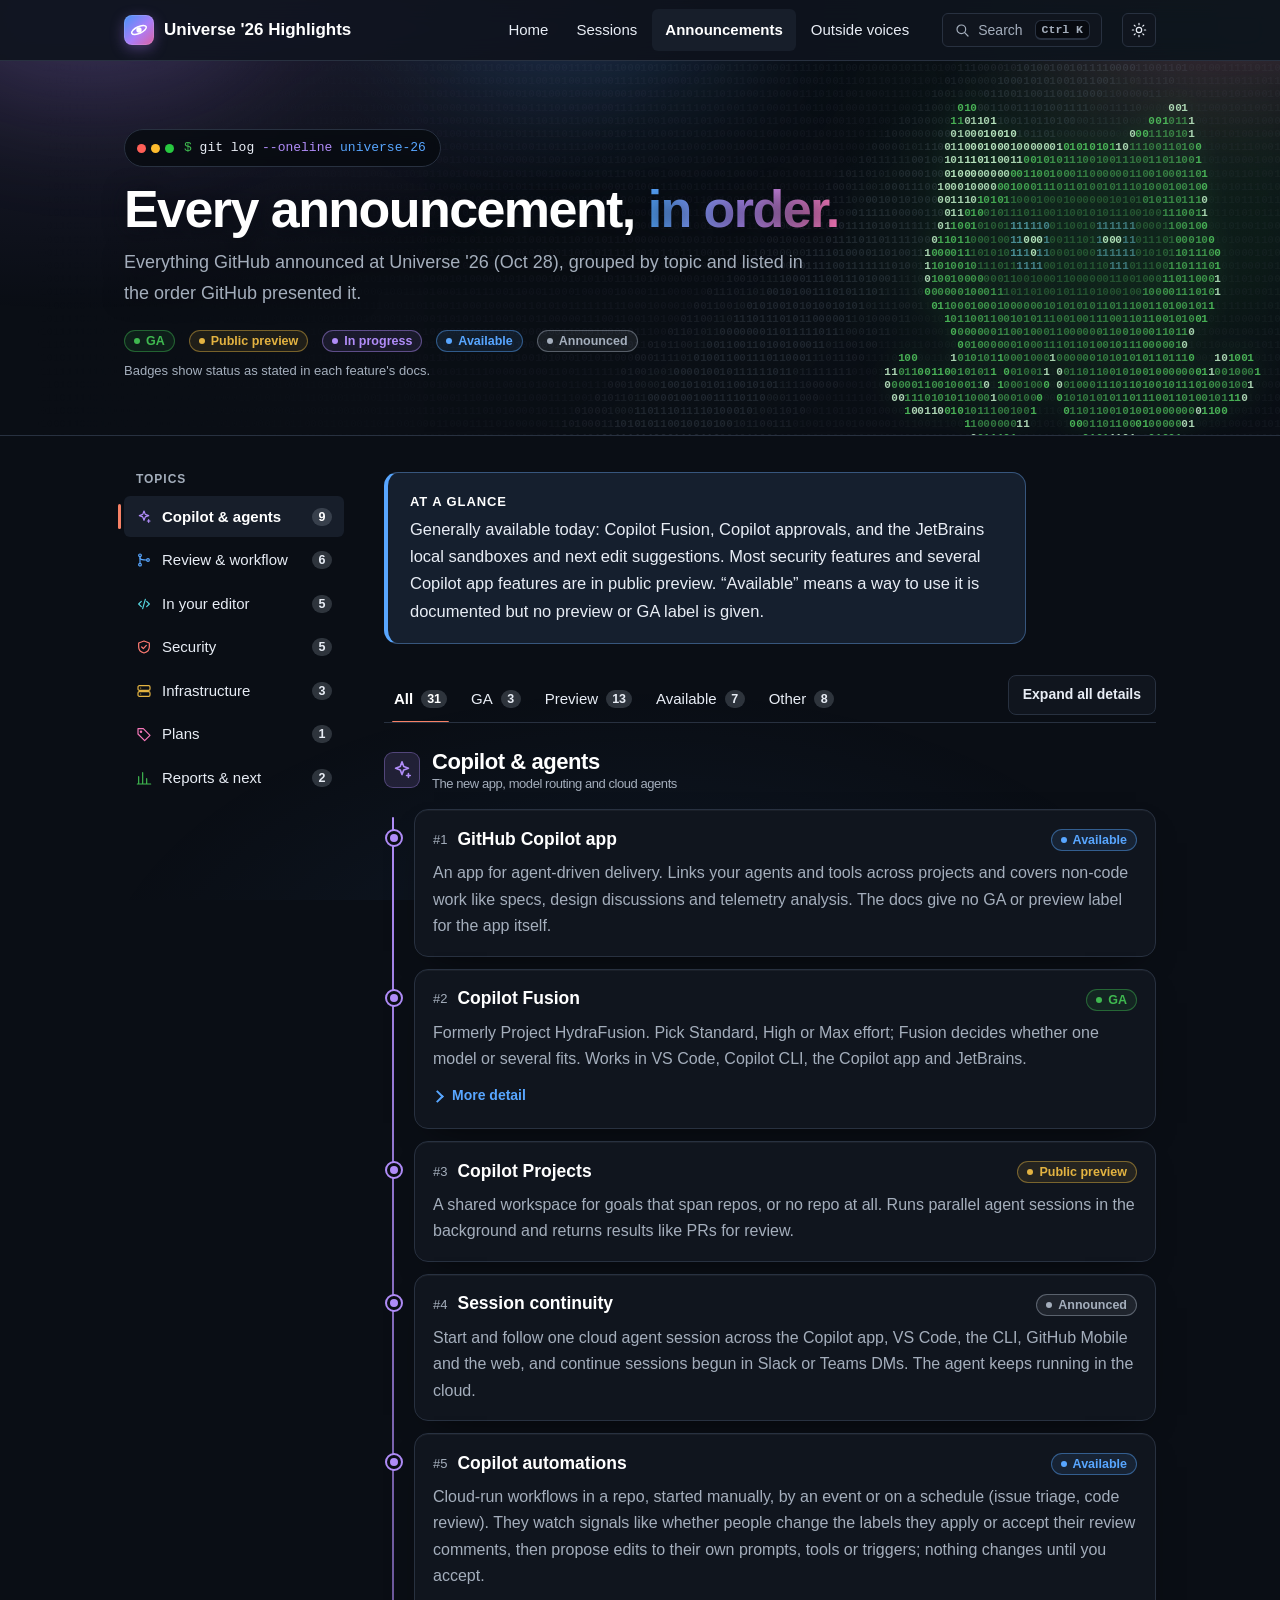
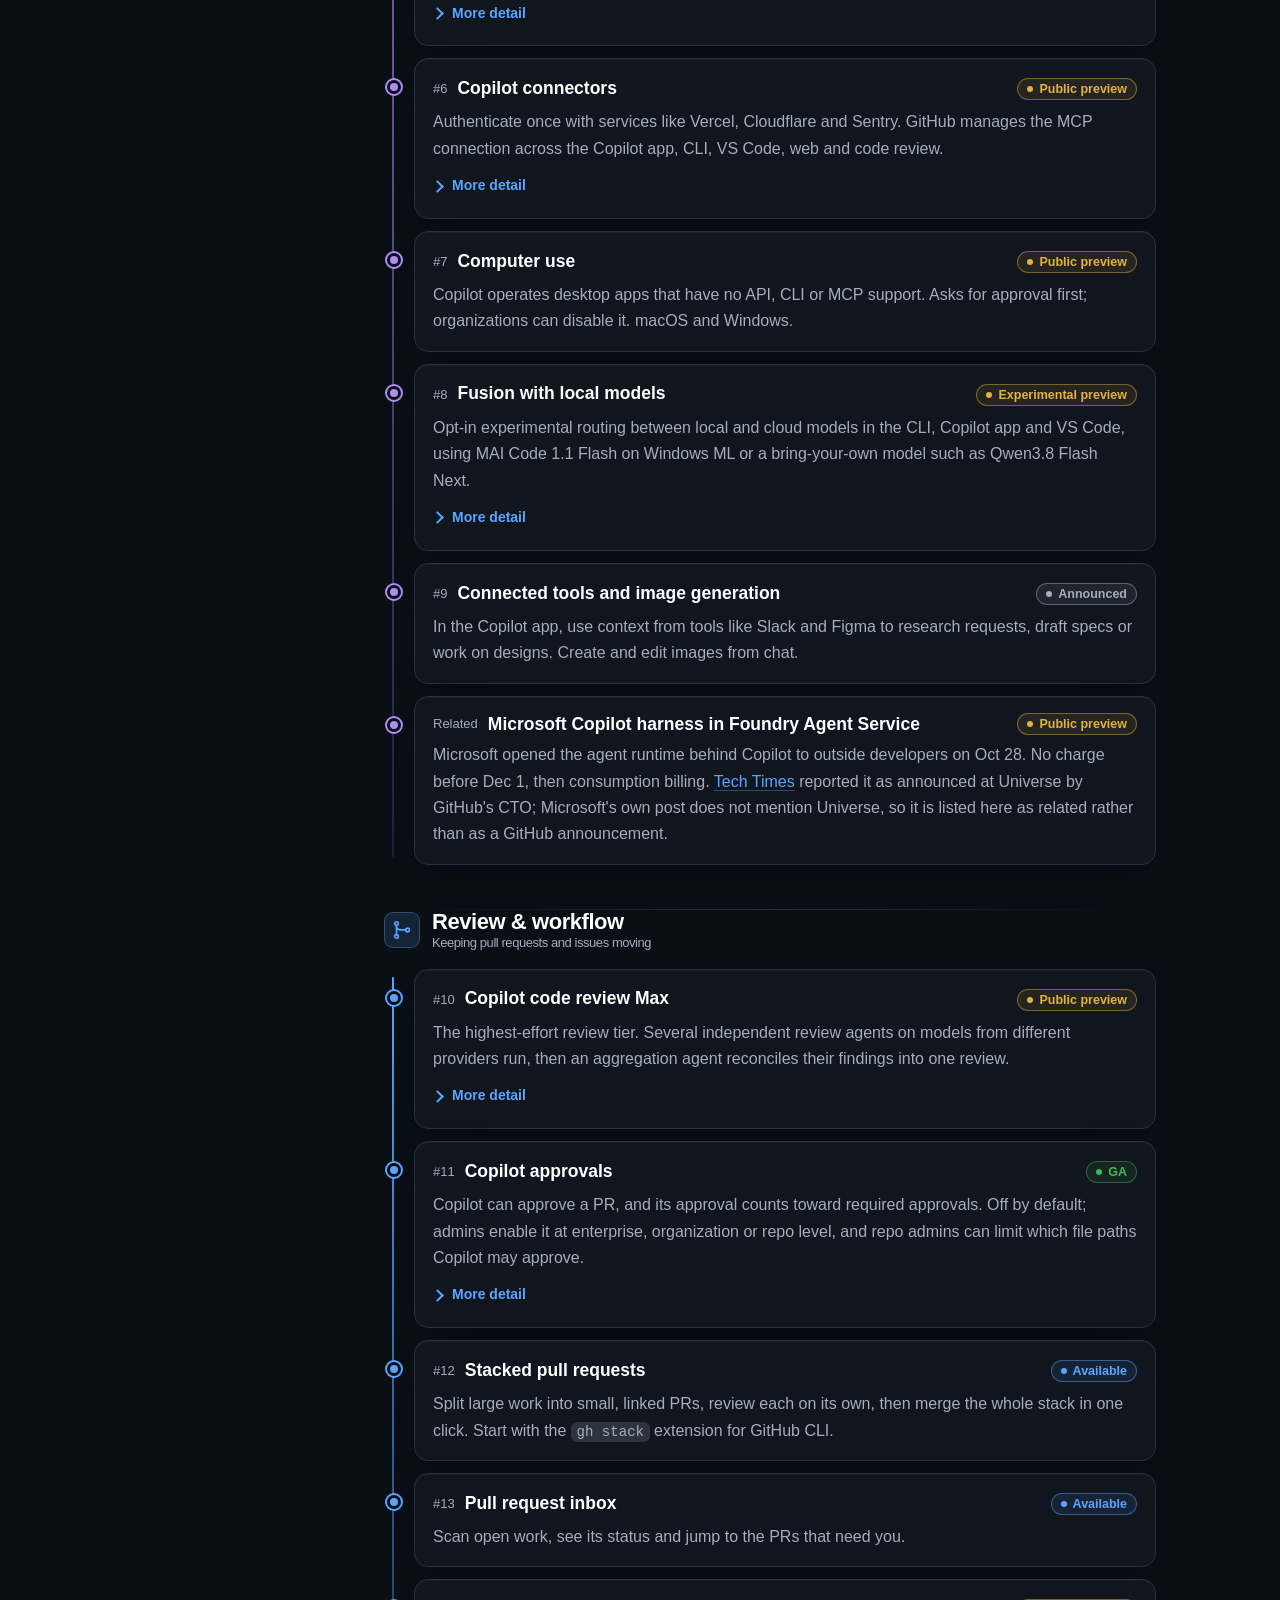
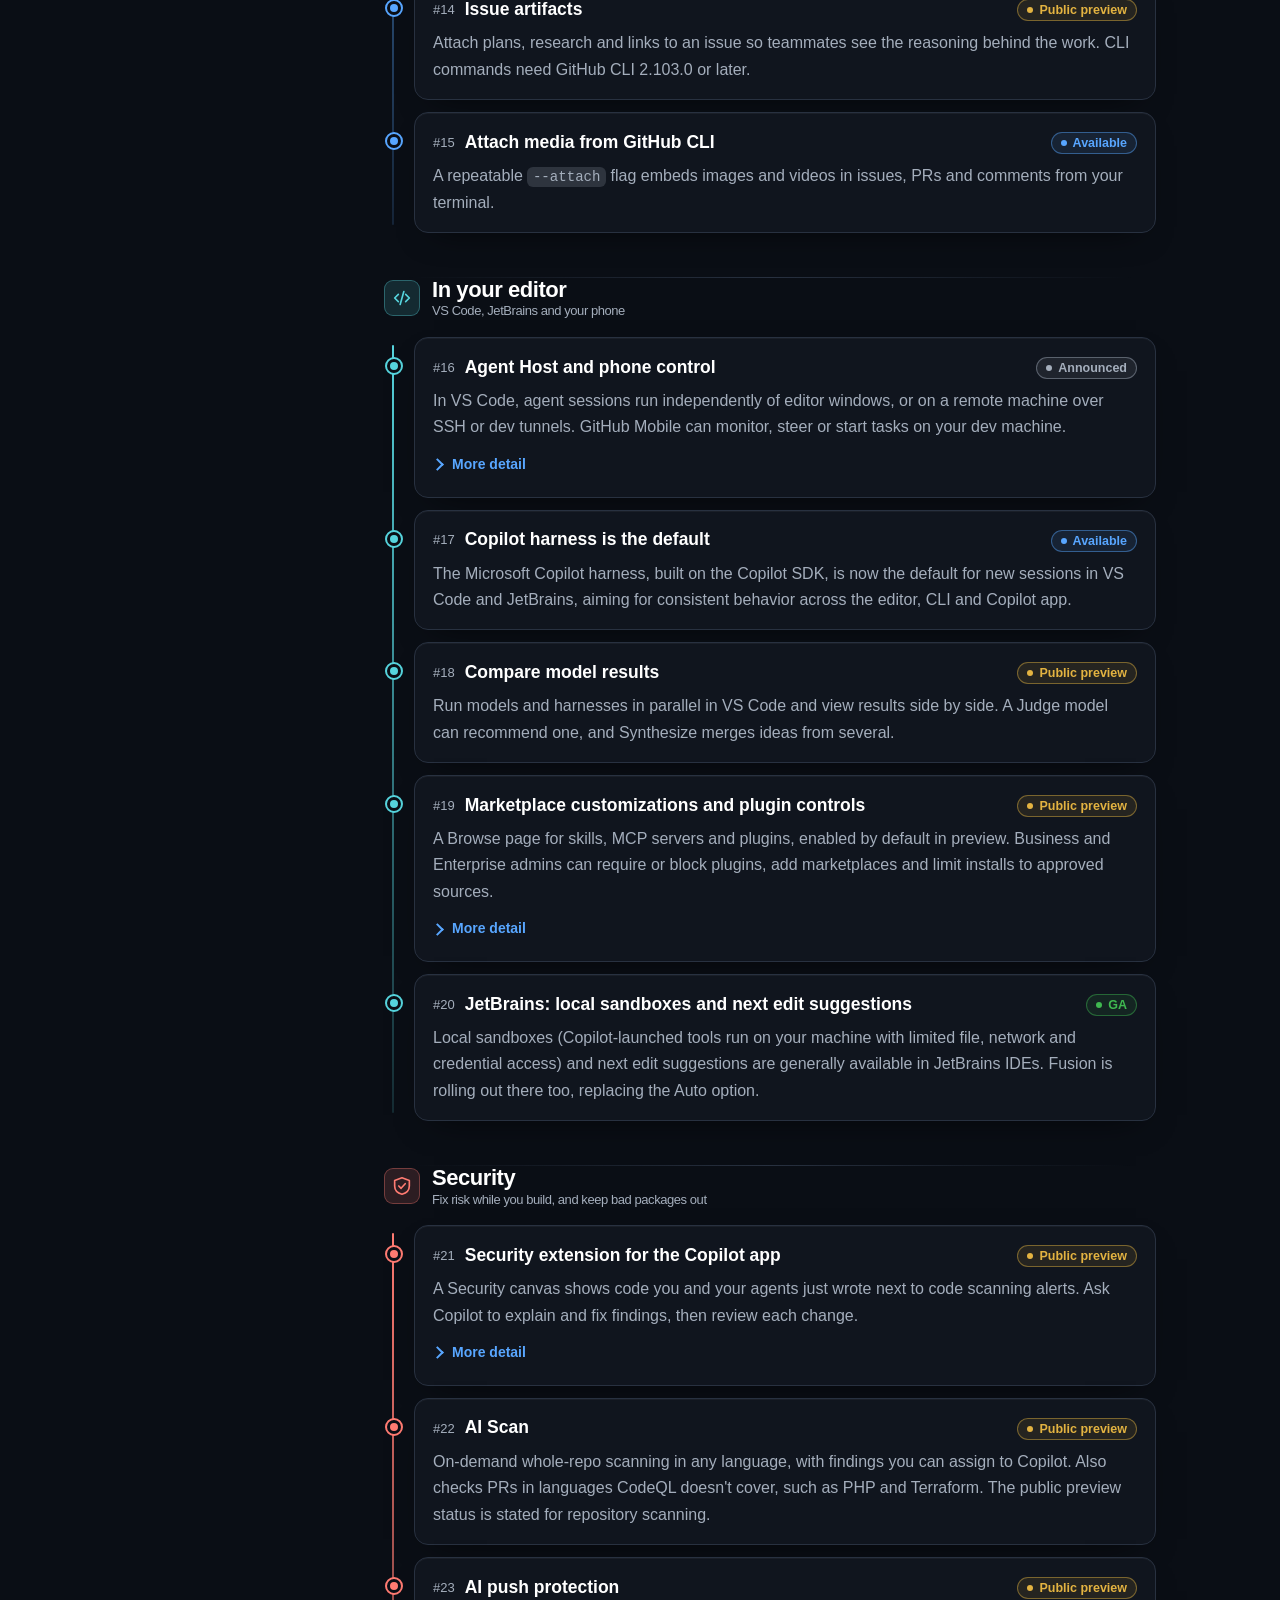
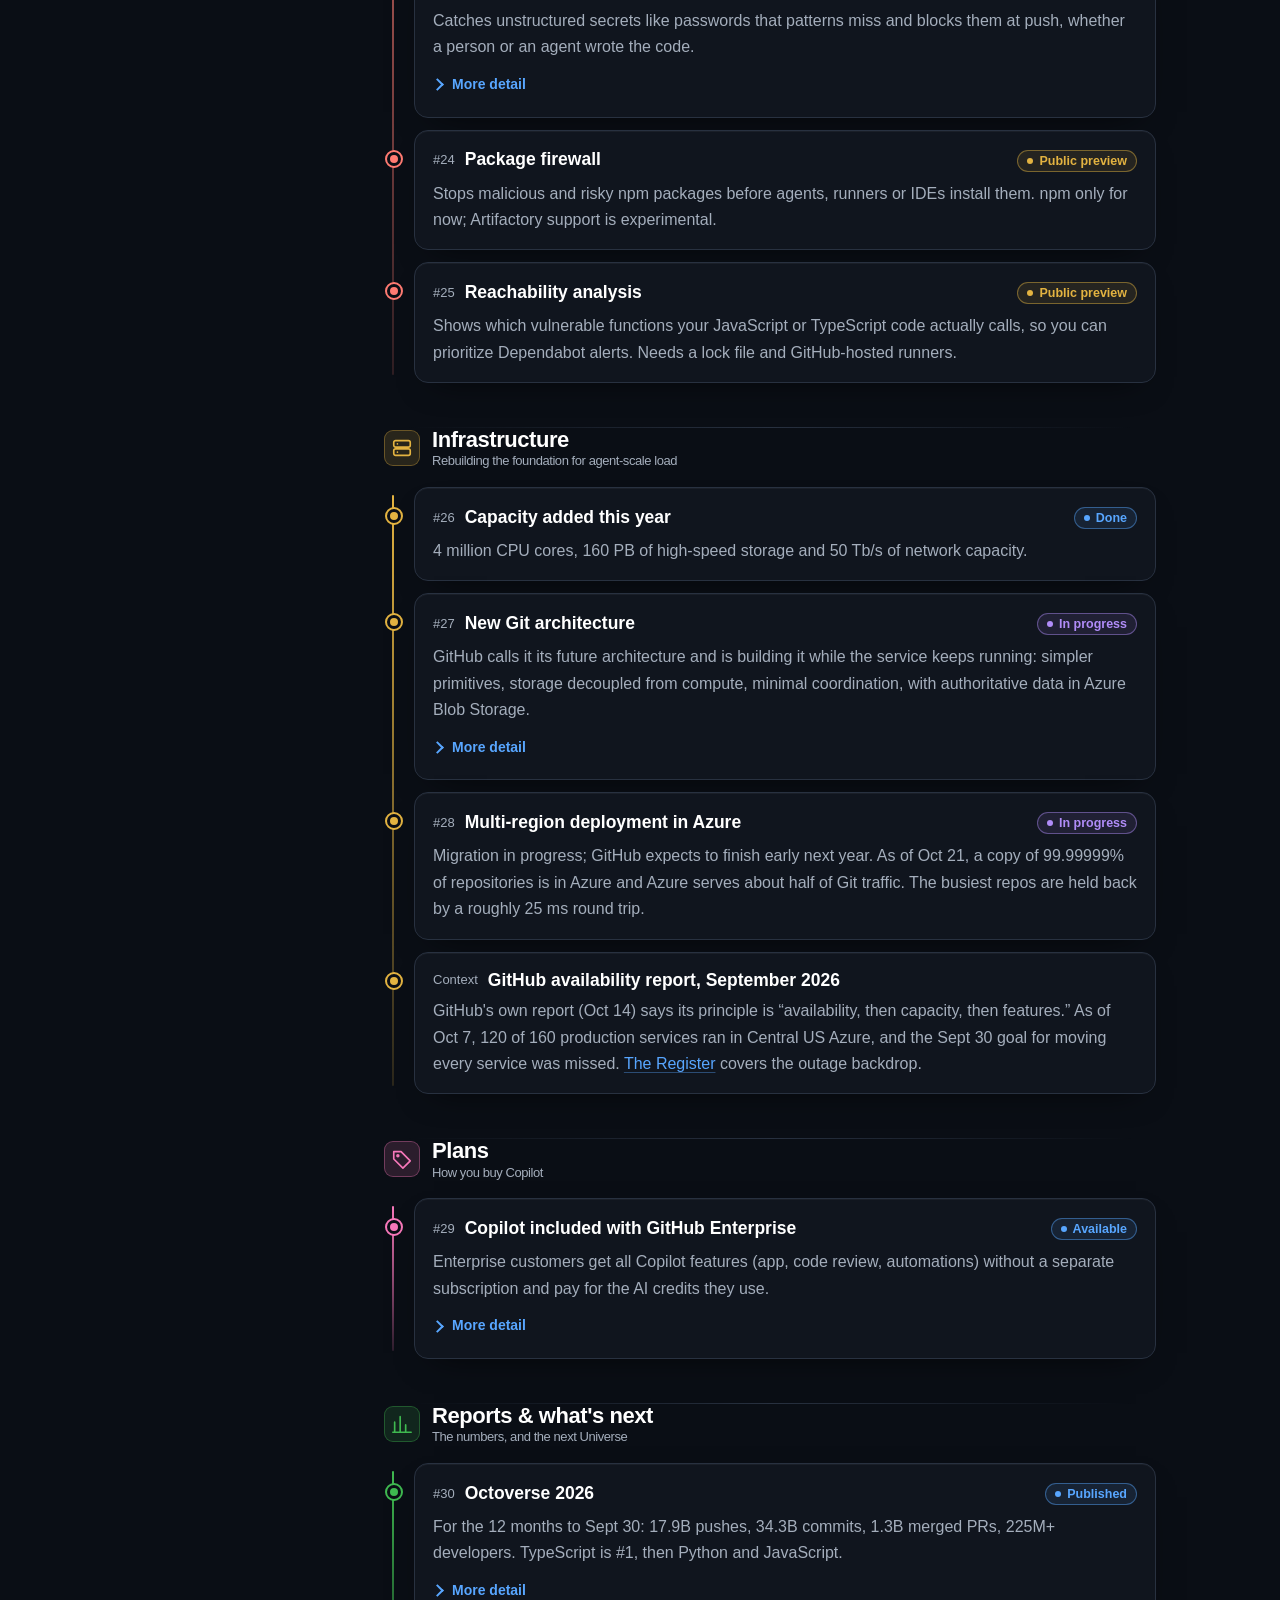
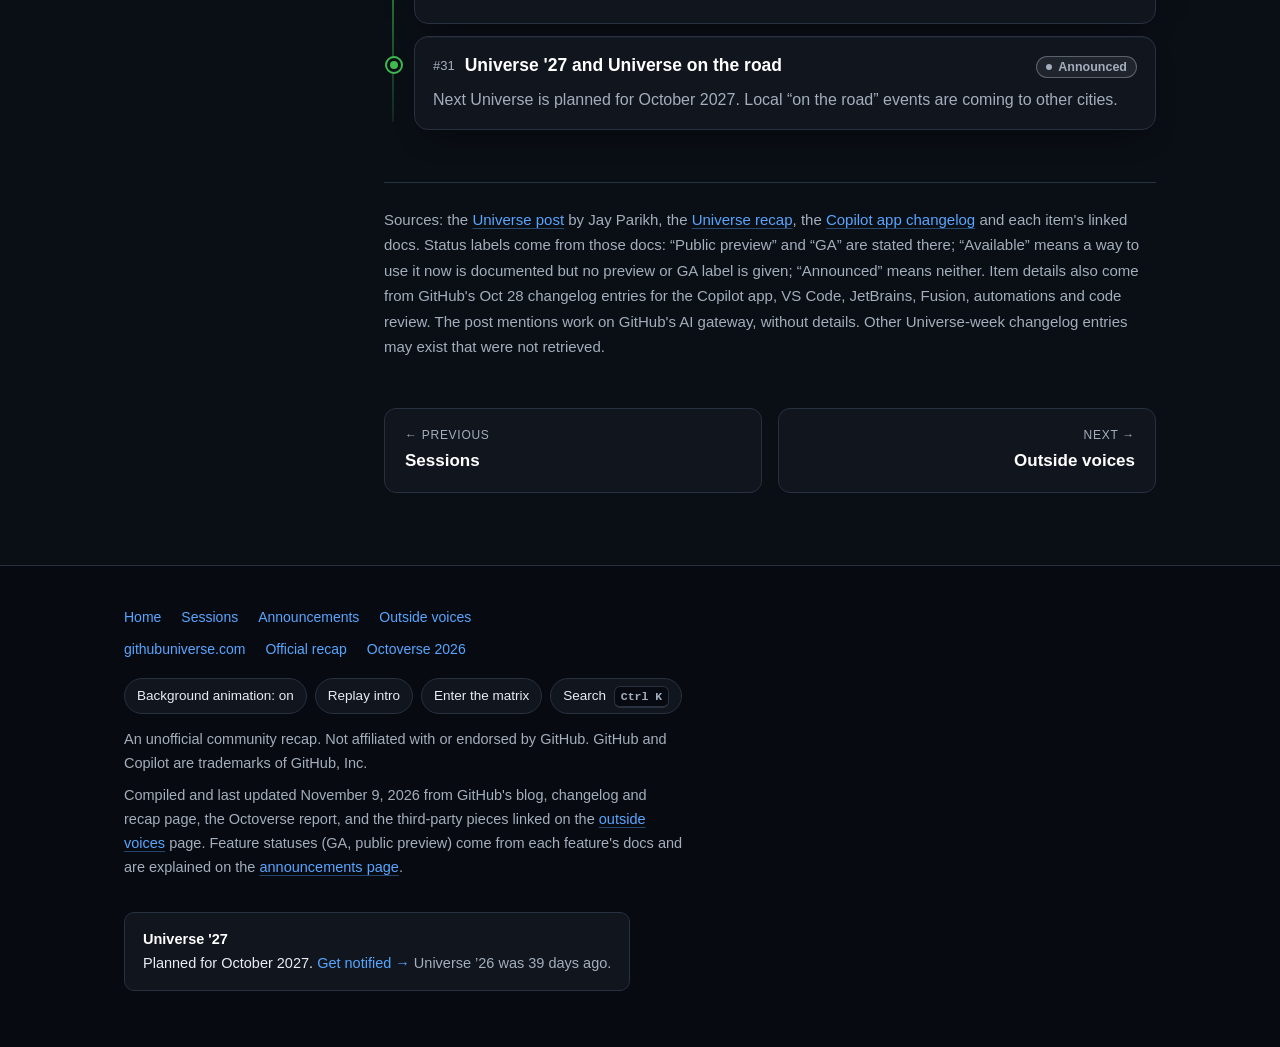
==== commit d45d72e7: "Level up: living Octocat, boot screen, command palette, matrix mode and more - Octocat 2.0: assemble" ====
--- a/announcements.html
+++ b/announcements.html
@@ -11,10 +11,14 @@
   <link rel="icon" href="assets/favicon.svg" type="image/svg+xml">
   <script>(function(){var t='dark';try{t=localStorage.getItem('u26-theme')||'dark'}catch(e){}var q=/[?&]theme=(light|dark)/.exec(location.search);if(q)t=q[1];document.documentElement.dataset.theme=t;try{var m=localStorage.getItem('u26-motion');if(m)document.documentElement.dataset.motion=m}catch(e){}})()</script>
   <link rel="stylesheet" href="assets/style.css">
+  <script>(function(){var d=document.documentElement,q=location.search,h=/(^|\/)(index\.html)?$/.test(location.pathname),r=matchMedia('(prefers-reduced-motion: reduce)').matches,ok=h&&!r&&d.dataset.motion!=='off'&&!navigator.webdriver&&!/[?&]boot=0/.test(q);try{if(sessionStorage.getItem('u26-booted')&&!/[?&]boot=1/.test(q))ok=false}catch(e){}if(/[?&]boot=1/.test(q)&&h&&!r)ok=true;if(ok)d.classList.add('booting')})()</script>
   <script src="assets/app.js" defer></script>
   <script src="assets/octocat.js" defer></script>
+  <script src="assets/fx.js" defer></script>
+  <script src="assets/search-index.js" defer></script>
+  <script src="assets/palette.js" defer></script>
 </head>
-<body>
+<body data-page="announcements">
 
 <svg width="0" height="0" style="position:absolute" aria-hidden="true">
   <defs>
@@ -38,6 +42,8 @@
     <symbol id="i-list" viewBox="0 0 24 24"><path d="M8 6h13M8 12h13M8 18h13M3.5 6h.01M3.5 12h.01M3.5 18h.01"/></symbol>
     <symbol id="i-chat" viewBox="0 0 24 24"><path d="M4 5h16v11H9l-5 4z"/><path d="M8 9.5h8M8 12.5h5"/></symbol>
     <symbol id="i-home" viewBox="0 0 24 24"><path d="M3 11l9-7 9 7v9a1 1 0 01-1 1h-5v-6H9v6H4a1 1 0 01-1-1z"/></symbol>
+    <symbol id="i-search" viewBox="0 0 24 24"><circle cx="11" cy="11" r="6.5"/><path d="M16 16l5 5"/></symbol>
+    <symbol id="i-link" viewBox="0 0 24 24"><path d="M10 14a4 4 0 005.7 0l3-3a4 4 0 00-5.7-5.7l-1 1M14 10a4 4 0 00-5.7 0l-3 3a4 4 0 005.7 5.7l1-1"/></symbol>
     <symbol id="i-orbit" viewBox="0 0 24 24"><ellipse cx="12" cy="12" rx="9.5" ry="4" transform="rotate(-25 12 12)"/><circle cx="12" cy="12" r="3.2" fill="currentColor" stroke="none"/></symbol>
   </defs>
 </svg>
@@ -57,6 +63,7 @@
       <a href="announcements.html" aria-current="page"><svg class="i nav-ico" aria-hidden="true"><use href="#i-list"/></svg><span>Announcements</span></a>
       <a href="voices.html"><svg class="i nav-ico" aria-hidden="true"><use href="#i-chat"/></svg><span>Outside voices</span></a>
     </nav>
+    <button class="icon-btn search-btn" type="button" data-palette-open aria-label="Search (Ctrl K)" title="Search · Ctrl K"><svg class="i" aria-hidden="true"><use href="#i-search"/></svg><span class="search-label">Search</span><kbd>Ctrl K</kbd></button>
     <button class="icon-btn" type="button" data-theme-toggle aria-label="Toggle light and dark theme" title="Toggle theme">
       <svg class="i sun"><use href="#i-sun"/></svg><svg class="i moon"><use href="#i-moon"/></svg>
     </button>
@@ -107,38 +114,38 @@
       <section class="group g-agent" id="agents">
         <div class="group-head reveal"><span class="ico"><svg class="i lg"><use href="#i-spark"/></svg></span><h2>Copilot &amp; agents<small>The new app, model routing and cloud agents</small></h2></div>
         <ol class="timeline">
-          <li class="item reveal" data-cat="live"><span class="node"></span><div class="card spot">
+          <li class="item reveal" data-cat="live" id="a1"><span class="node"></span><div class="card spot">
             <div class="card-top"><span class="num">#1</span><h3><a href="https://github.com/features/ai/github-app" target="_blank" rel="noopener noreferrer">GitHub Copilot app <svg class="i"><use href="#i-ext"/></svg></a></h3><span class="status live">Available</span></div>
             <p>An app for agent-driven delivery. Links your agents and tools across projects and covers non-code work like specs, design discussions and telemetry analysis. The docs give no GA or preview label for the app itself.</p></div></li>
-          <li class="item reveal" data-cat="ga"><span class="node"></span><div class="card spot">
+          <li class="item reveal" data-cat="ga" id="a2"><span class="node"></span><div class="card spot">
             <div class="card-top"><span class="num">#2</span><h3><a href="https://docs.github.com/copilot/concepts/models/copilot-fusion" target="_blank" rel="noopener noreferrer">Copilot Fusion <svg class="i"><use href="#i-ext"/></svg></a></h3><span class="status ga">GA</span></div>
             <p>Formerly Project HydraFusion. Pick Standard, High or Max effort; Fusion decides whether one model or several fits. Works in VS Code, Copilot CLI, the Copilot app and JetBrains.</p>
             <details class="more-detail"><summary><span class="show">More detail</span><span class="hide">Less detail</span></summary><p>Standard is on every plan; High and Max need Pro+, Max, Business or Enterprise. No separate charge: you pay each model's standard rate, with 30% off model costs on paid plans through Nov 30, 2026. It runs tasks as a single model, a cascade (a lighter model drafts, a quality check escalates) or a critique (one drafts, another reviews). GitHub says Fusion Max came within two points of Opus 5.5 Max on the Artificial Analysis Coding Agent Index at half the cost and 40% less time. Artificial Analysis's own figures, per VentureBeat: $5.59 per task versus $11.42, index score 60 versus about 62. The time saving is GitHub-reported.</p></details></div></li>
-          <li class="item reveal" data-cat="preview"><span class="node"></span><div class="card spot">
+          <li class="item reveal" data-cat="preview" id="a3"><span class="node"></span><div class="card spot">
             <div class="card-top"><span class="num">#3</span><h3><a href="https://docs.github.com/copilot/how-tos/github-copilot-app/working-with-projects" target="_blank" rel="noopener noreferrer">Copilot Projects <svg class="i"><use href="#i-ext"/></svg></a></h3><span class="status preview">Public preview</span></div>
             <p>A shared workspace for goals that span repos, or no repo at all. Runs parallel agent sessions in the background and returns results like PRs for review.</p></div></li>
-          <li class="item reveal" data-cat="other"><span class="node"></span><div class="card spot">
+          <li class="item reveal" data-cat="other" id="a4"><span class="node"></span><div class="card spot">
             <div class="card-top"><span class="num">#4</span><h3><a href="https://docs.github.com/copilot/how-tos/copilot-on-github/use-copilot-agents/manage-and-track-agents" target="_blank" rel="noopener noreferrer">Session continuity <svg class="i"><use href="#i-ext"/></svg></a></h3><span class="status">Announced</span></div>
             <p>Start and follow one cloud agent session across the Copilot app, VS Code, the CLI, GitHub Mobile and the web, and continue sessions begun in Slack or Teams DMs. The agent keeps running in the cloud.</p></div></li>
-          <li class="item reveal" data-cat="live"><span class="node"></span><div class="card spot">
+          <li class="item reveal" data-cat="live" id="a5"><span class="node"></span><div class="card spot">
             <div class="card-top"><span class="num">#5</span><h3><a href="https://docs.github.com/copilot/concepts/agent-capabilities/agent-powered-workflows-and-operations/about-automations" target="_blank" rel="noopener noreferrer">Copilot automations <svg class="i"><use href="#i-ext"/></svg></a></h3><span class="status live">Available</span></div>
             <p>Cloud-run workflows in a repo, started manually, by an event or on a schedule (issue triage, code review). They watch signals like whether people change the labels they apply or accept their review comments, then propose edits to their own prompts, tools or triggers; nothing changes until you accept.</p>
             <details class="more-detail"><summary><span class="show">More detail</span><span class="hide">Less detail</span></summary><p>Pro through Enterprise plans, private and internal repos only; each run uses AI credits and Actions minutes.</p></details></div></li>
-          <li class="item reveal" data-cat="preview"><span class="node"></span><div class="card spot">
+          <li class="item reveal" data-cat="preview" id="a6"><span class="node"></span><div class="card spot">
             <div class="card-top"><span class="num">#6</span><h3><a href="https://docs.github.com/copilot/concepts/prompting-and-context/copilot-connectors" target="_blank" rel="noopener noreferrer">Copilot connectors <svg class="i"><use href="#i-ext"/></svg></a></h3><span class="status preview">Public preview</span></div>
             <p>Authenticate once with services like Vercel, Cloudflare and Sentry. GitHub manages the MCP connection across the Copilot app, CLI, VS Code, web and code review.</p>
             <details class="more-detail"><summary><span class="show">More detail</span><span class="hide">Less detail</span></summary><p>GitHub also names Cloudflare, Datadog and Figma as ecosystem partners.</p></details></div></li>
-          <li class="item reveal" data-cat="preview"><span class="node"></span><div class="card spot">
+          <li class="item reveal" data-cat="preview" id="a7"><span class="node"></span><div class="card spot">
             <div class="card-top"><span class="num">#7</span><h3><a href="https://docs.github.com/copilot/how-tos/github-copilot-app/computer-use" target="_blank" rel="noopener noreferrer">Computer use <svg class="i"><use href="#i-ext"/></svg></a></h3><span class="status preview">Public preview</span></div>
             <p>Copilot operates desktop apps that have no API, CLI or MCP support. Asks for approval first; organizations can disable it. macOS and Windows.</p></div></li>
-          <li class="item reveal" data-cat="preview"><span class="node"></span><div class="card spot">
+          <li class="item reveal" data-cat="preview" id="a8"><span class="node"></span><div class="card spot">
             <div class="card-top"><span class="num">#8</span><h3><a href="https://github.blog/changelog/2026-10-28-github-copilot-fusion-now-supports-selection-of-local-models/" target="_blank" rel="noopener noreferrer">Fusion with local models <svg class="i"><use href="#i-ext"/></svg></a></h3><span class="status preview">Experimental preview</span></div>
             <p>Opt-in experimental routing between local and cloud models in the CLI, Copilot app and VS Code, using MAI Code 1.1 Flash on Windows ML or a bring-your-own model such as Qwen3.8 Flash Next.</p>
             <details class="more-detail"><summary><span class="show">More detail</span><span class="hide">Less detail</span></summary><p>Routing decisions are still made in the cloud, so sessions are not offline.</p></details></div></li>
-          <li class="item reveal" data-cat="other"><span class="node"></span><div class="card spot">
+          <li class="item reveal" data-cat="other" id="a9"><span class="node"></span><div class="card spot">
             <div class="card-top"><span class="num">#9</span><h3>Connected tools and image generation</h3><span class="status">Announced</span></div>
             <p>In the Copilot app, use context from tools like Slack and Figma to research requests, draft specs or work on designs. Create and edit images from chat.</p></div></li>
-          <li class="item reveal" data-note><span class="node"></span><div class="card spot">
+          <li class="item reveal" data-note id="a-related"><span class="node"></span><div class="card spot">
             <div class="card-top"><span class="num">Related</span><h3><a href="https://devblogs.microsoft.com/foundry/microsoft-copilot-harness-in-foundry/" target="_blank" rel="noopener noreferrer">Microsoft Copilot harness in Foundry Agent Service <svg class="i"><use href="#i-ext"/></svg></a></h3><span class="status preview">Public preview</span></div>
             <p>Microsoft opened the agent runtime behind Copilot to outside developers on Oct 28. No charge before Dec 1, then consumption billing. <a href="https://www.techtimes.com/articles/329667/20261029/microsoft-copilot-harness-opens-enterprise-developers-model-flexibility-platform-lock.htm" target="_blank" rel="noopener noreferrer">Tech Times</a> reported it as announced at Universe by GitHub's CTO; Microsoft's own post does not mention Universe, so it is listed here as related rather than as a GitHub announcement.</p></div></li>
         </ol>
@@ -147,24 +154,24 @@
       <section class="group g-flow" id="workflow">
         <div class="group-head reveal"><span class="ico"><svg class="i lg"><use href="#i-merge"/></svg></span><h2>Review &amp; workflow<small>Keeping pull requests and issues moving</small></h2></div>
         <ol class="timeline">
-          <li class="item reveal" data-cat="preview"><span class="node"></span><div class="card spot">
+          <li class="item reveal" data-cat="preview" id="a10"><span class="node"></span><div class="card spot">
             <div class="card-top"><span class="num">#10</span><h3><a href="https://docs.github.com/copilot/concepts/agent-capabilities/agent-powered-workflows-and-operations/code-review" target="_blank" rel="noopener noreferrer">Copilot code review Max <svg class="i"><use href="#i-ext"/></svg></a></h3><span class="status preview">Public preview</span></div>
             <p>The highest-effort review tier. Several independent review agents on models from different providers run, then an aggregation agent reconciles their findings into one review.</p>
             <details class="more-detail"><summary><span class="show">More detail</span><span class="hide">Less detail</span></summary><p>GitHub says it posted the top F1 score on ReviewBench for high-severity issues. Docs put the average at about $10 per review (typically $1.50 to $25). Set it per PR, or as a default with an admin cap. Lite and Balanced remain for everyday reviews.</p></details></div></li>
-          <li class="item reveal" data-cat="ga"><span class="node"></span><div class="card spot">
+          <li class="item reveal" data-cat="ga" id="a11"><span class="node"></span><div class="card spot">
             <div class="card-top"><span class="num">#11</span><h3><a href="https://github.blog/changelog/2026-10-28-copilot-code-review-merge-with-confidence-with-max-and-approvals/" target="_blank" rel="noopener noreferrer">Copilot approvals <svg class="i"><use href="#i-ext"/></svg></a></h3><span class="status ga">GA</span></div>
             <p>Copilot can approve a PR, and its approval counts toward required approvals. Off by default; admins enable it at enterprise, organization or repo level, and repo admins can limit which file paths Copilot may approve.</p>
             <details class="more-detail"><summary><span class="show">More detail</span><span class="hide">Less detail</span></summary><p>Like a human approval, it is dismissed when new commits are pushed. Pro through Enterprise plans.</p></details></div></li>
-          <li class="item reveal" data-cat="live"><span class="node"></span><div class="card spot">
+          <li class="item reveal" data-cat="live" id="a12"><span class="node"></span><div class="card spot">
             <div class="card-top"><span class="num">#12</span><h3><a href="https://docs.github.com/en/pull-requests/how-tos/stacked-pull-requests" target="_blank" rel="noopener noreferrer">Stacked pull requests <svg class="i"><use href="#i-ext"/></svg></a></h3><span class="status live">Available</span></div>
             <p>Split large work into small, linked PRs, review each on its own, then merge the whole stack in one click. Start with the <code>gh stack</code> extension for GitHub CLI.</p></div></li>
-          <li class="item reveal" data-cat="live"><span class="node"></span><div class="card spot">
+          <li class="item reveal" data-cat="live" id="a13"><span class="node"></span><div class="card spot">
             <div class="card-top"><span class="num">#13</span><h3><a href="https://github.com/pulls/inbox" target="_blank" rel="noopener noreferrer">Pull request inbox <svg class="i"><use href="#i-ext"/></svg></a></h3><span class="status live">Available</span></div>
             <p>Scan open work, see its status and jump to the PRs that need you.</p></div></li>
-          <li class="item reveal" data-cat="preview"><span class="node"></span><div class="card spot">
+          <li class="item reveal" data-cat="preview" id="a14"><span class="node"></span><div class="card spot">
             <div class="card-top"><span class="num">#14</span><h3><a href="https://docs.github.com/issues/tracking-your-work-with-issues/using-issues/using-artifacts-with-issues" target="_blank" rel="noopener noreferrer">Issue artifacts <svg class="i"><use href="#i-ext"/></svg></a></h3><span class="status preview">Public preview</span></div>
             <p>Attach plans, research and links to an issue so teammates see the reasoning behind the work. CLI commands need GitHub CLI 2.103.0 or later.</p></div></li>
-          <li class="item reveal" data-cat="live"><span class="node"></span><div class="card spot">
+          <li class="item reveal" data-cat="live" id="a15"><span class="node"></span><div class="card spot">
             <div class="card-top"><span class="num">#15</span><h3><a href="https://docs.github.com/get-started/writing-on-github/working-with-advanced-formatting/attaching-files" target="_blank" rel="noopener noreferrer">Attach media from GitHub CLI <svg class="i"><use href="#i-ext"/></svg></a></h3><span class="status live">Available</span></div>
             <p>A repeatable <code>--attach</code> flag embeds images and videos in issues, PRs and comments from your terminal.</p></div></li>
         </ol>
@@ -173,21 +180,21 @@
       <section class="group g-ide" id="editor">
         <div class="group-head reveal"><span class="ico"><svg class="i lg"><use href="#i-code"/></svg></span><h2>In your editor<small>VS Code, JetBrains and your phone</small></h2></div>
         <ol class="timeline">
-          <li class="item reveal" data-cat="other"><span class="node"></span><div class="card spot">
+          <li class="item reveal" data-cat="other" id="a16"><span class="node"></span><div class="card spot">
             <div class="card-top"><span class="num">#16</span><h3><a href="https://github.blog/changelog/2026-10-28-github-copilot-in-vs-code-universe-releases/" target="_blank" rel="noopener noreferrer">Agent Host and phone control <svg class="i"><use href="#i-ext"/></svg></a></h3><span class="status">Announced</span></div>
             <p>In VS Code, agent sessions run independently of editor windows, or on a remote machine over SSH or dev tunnels. GitHub Mobile can monitor, steer or start tasks on your dev machine.</p>
             <details class="more-detail"><summary><span class="show">More detail</span><span class="hide">Less detail</span></summary><p>An open Agent Host Protocol lets you build your own client (libraries for TypeScript, Rust, Go, Kotlin and Swift).</p></details></div></li>
-          <li class="item reveal" data-cat="live"><span class="node"></span><div class="card spot">
+          <li class="item reveal" data-cat="live" id="a17"><span class="node"></span><div class="card spot">
             <div class="card-top"><span class="num">#17</span><h3><a href="https://github.blog/changelog/2026-10-28-github-copilot-in-vs-code-universe-releases/" target="_blank" rel="noopener noreferrer">Copilot harness is the default <svg class="i"><use href="#i-ext"/></svg></a></h3><span class="status live">Available</span></div>
             <p>The Microsoft Copilot harness, built on the Copilot SDK, is now the default for new sessions in VS Code and JetBrains, aiming for consistent behavior across the editor, CLI and Copilot app.</p></div></li>
-          <li class="item reveal" data-cat="preview"><span class="node"></span><div class="card spot">
+          <li class="item reveal" data-cat="preview" id="a18"><span class="node"></span><div class="card spot">
             <div class="card-top"><span class="num">#18</span><h3><a href="https://github.blog/changelog/2026-10-28-github-copilot-in-vs-code-universe-releases/" target="_blank" rel="noopener noreferrer">Compare model results <svg class="i"><use href="#i-ext"/></svg></a></h3><span class="status preview">Public preview</span></div>
             <p>Run models and harnesses in parallel in VS Code and view results side by side. A Judge model can recommend one, and Synthesize merges ideas from several.</p></div></li>
-          <li class="item reveal" data-cat="preview"><span class="node"></span><div class="card spot">
+          <li class="item reveal" data-cat="preview" id="a19"><span class="node"></span><div class="card spot">
             <div class="card-top"><span class="num">#19</span><h3><a href="https://github.blog/changelog/2026-10-28-github-copilot-in-vs-code-universe-releases/" target="_blank" rel="noopener noreferrer">Marketplace customizations and plugin controls <svg class="i"><use href="#i-ext"/></svg></a></h3><span class="status preview">Public preview</span></div>
             <p>A Browse page for skills, MCP servers and plugins, enabled by default in preview. Business and Enterprise admins can require or block plugins, add marketplaces and limit installs to approved sources.</p>
             <details class="more-detail"><summary><span class="show">More detail</span><span class="hide">Less detail</span></summary><p>Connectors (Slack, Notion and Microsoft Learn context) are also in preview on all plans.</p></details></div></li>
-          <li class="item reveal" data-cat="ga"><span class="node"></span><div class="card spot">
+          <li class="item reveal" data-cat="ga" id="a20"><span class="node"></span><div class="card spot">
             <div class="card-top"><span class="num">#20</span><h3><a href="https://github.blog/changelog/2026-10-28-github-copilot-in-jetbrains-universe-releases/" target="_blank" rel="noopener noreferrer">JetBrains: local sandboxes and next edit suggestions <svg class="i"><use href="#i-ext"/></svg></a></h3><span class="status ga">GA</span></div>
             <p>Local sandboxes (Copilot-launched tools run on your machine with limited file, network and credential access) and next edit suggestions are generally available in JetBrains IDEs. Fusion is rolling out there too, replacing the Auto option.</p></div></li>
         </ol>
@@ -196,21 +203,21 @@
       <section class="group g-sec" id="security">
         <div class="group-head reveal"><span class="ico"><svg class="i lg"><use href="#i-shield"/></svg></span><h2>Security<small>Fix risk while you build, and keep bad packages out</small></h2></div>
         <ol class="timeline">
-          <li class="item reveal" data-cat="preview"><span class="node"></span><div class="card spot">
+          <li class="item reveal" data-cat="preview" id="a21"><span class="node"></span><div class="card spot">
             <div class="card-top"><span class="num">#21</span><h3><a href="https://docs.github.com/copilot/how-tos/github-copilot-app/view-and-fix-security-alerts" target="_blank" rel="noopener noreferrer">Security extension for the Copilot app <svg class="i"><use href="#i-ext"/></svg></a></h3><span class="status preview">Public preview</span></div>
             <p>A Security canvas shows code you and your agents just wrote next to code scanning alerts. Ask Copilot to explain and fix findings, then review each change.</p>
             <details class="more-detail"><summary><span class="show">More detail</span><span class="hide">Less detail</span></summary><p>Code scanning alerts only (not Dependabot or secret scanning), and fixes stay local until you commit.</p></details></div></li>
-          <li class="item reveal" data-cat="preview"><span class="node"></span><div class="card spot">
+          <li class="item reveal" data-cat="preview" id="a22"><span class="node"></span><div class="card spot">
             <div class="card-top"><span class="num">#22</span><h3><a href="https://docs.github.com/en/code-security/concepts/code-scanning/ai-scan" target="_blank" rel="noopener noreferrer">AI Scan <svg class="i"><use href="#i-ext"/></svg></a></h3><span class="status preview">Public preview</span></div>
             <p>On-demand whole-repo scanning in any language, with findings you can assign to Copilot. Also checks PRs in languages CodeQL doesn't cover, such as PHP and Terraform. The public preview status is stated for repository scanning.</p></div></li>
-          <li class="item reveal" data-cat="preview"><span class="node"></span><div class="card spot">
+          <li class="item reveal" data-cat="preview" id="a23"><span class="node"></span><div class="card spot">
             <div class="card-top"><span class="num">#23</span><h3><a href="https://docs.github.com/code-security/how-tos/secure-your-secrets/prevent-future-leaks/enable-ai-push-protection" target="_blank" rel="noopener noreferrer">AI push protection <svg class="i"><use href="#i-ext"/></svg></a></h3><span class="status preview">Public preview</span></div>
             <p>Catches unstructured secrets like passwords that patterns miss and blocks them at push, whether a person or an agent wrote the code.</p>
             <details class="more-detail"><summary><span class="show">More detail</span><span class="hide">Less detail</span></summary><p>Needs push protection and AI secret detection both on, plus Secret Protection or Advanced Security. Uses AI credits.</p></details></div></li>
-          <li class="item reveal" data-cat="preview"><span class="node"></span><div class="card spot">
+          <li class="item reveal" data-cat="preview" id="a24"><span class="node"></span><div class="card spot">
             <div class="card-top"><span class="num">#24</span><h3><a href="https://docs.github.com/en/code-security/how-tos/secure-your-supply-chain/secure-your-dependencies/protecting-endpoints-with-package-firewall" target="_blank" rel="noopener noreferrer">Package firewall <svg class="i"><use href="#i-ext"/></svg></a></h3><span class="status preview">Public preview</span></div>
             <p>Stops malicious and risky npm packages before agents, runners or IDEs install them. npm only for now; Artifactory support is experimental.</p></div></li>
-          <li class="item reveal" data-cat="preview"><span class="node"></span><div class="card spot">
+          <li class="item reveal" data-cat="preview" id="a25"><span class="node"></span><div class="card spot">
             <div class="card-top"><span class="num">#25</span><h3><a href="https://docs.github.com/code-security/concepts/supply-chain-security/about-reachability-analysis-for-dependabot-alerts" target="_blank" rel="noopener noreferrer">Reachability analysis <svg class="i"><use href="#i-ext"/></svg></a></h3><span class="status preview">Public preview</span></div>
             <p>Shows which vulnerable functions your JavaScript or TypeScript code actually calls, so you can prioritize Dependabot alerts. Needs a lock file and GitHub-hosted runners.</p></div></li>
         </ol>
@@ -219,17 +226,17 @@
       <section class="group g-infra" id="infra">
         <div class="group-head reveal"><span class="ico"><svg class="i lg"><use href="#i-server"/></svg></span><h2>Infrastructure<small>Rebuilding the foundation for agent-scale load</small></h2></div>
         <ol class="timeline">
-          <li class="item reveal" data-cat="other"><span class="node"></span><div class="card spot">
+          <li class="item reveal" data-cat="other" id="a26"><span class="node"></span><div class="card spot">
             <div class="card-top"><span class="num">#26</span><h3>Capacity added this year</h3><span class="status live">Done</span></div>
             <p>4 million CPU cores, 160 PB of high-speed storage and 50 Tb/s of network capacity.</p></div></li>
-          <li class="item reveal" data-cat="other"><span class="node"></span><div class="card spot">
+          <li class="item reveal" data-cat="other" id="a27"><span class="node"></span><div class="card spot">
             <div class="card-top"><span class="num">#27</span><h3><a href="https://github.blog/engineering/architecture-optimization/building-git-infrastructure-for-agent-scale-development/" target="_blank" rel="noopener noreferrer">New Git architecture <svg class="i"><use href="#i-ext"/></svg></a></h3><span class="status prog">In progress</span></div>
             <p>GitHub calls it its future architecture and is building it while the service keeps running: simpler primitives, storage decoupled from compute, minimal coordination, with authoritative data in Azure Blob Storage.</p>
             <details class="more-detail"><summary><span class="show">More detail</span><span class="hide">Less detail</span></summary><p>In internal benchmarks it delivered up to 35× higher write throughput. No rollout dates given.</p></details></div></li>
-          <li class="item reveal" data-cat="other"><span class="node"></span><div class="card spot">
+          <li class="item reveal" data-cat="other" id="a28"><span class="node"></span><div class="card spot">
             <div class="card-top"><span class="num">#28</span><h3><a href="https://github.blog/engineering/architecture-optimization/the-bridge-to-agent-scale-git-infrastructure/" target="_blank" rel="noopener noreferrer">Multi-region deployment in Azure <svg class="i"><use href="#i-ext"/></svg></a></h3><span class="status prog">In progress</span></div>
             <p>Migration in progress; GitHub expects to finish early next year. As of Oct 21, a copy of 99.99999% of repositories is in Azure and Azure serves about half of Git traffic. The busiest repos are held back by a roughly 25 ms round trip.</p></div></li>
-          <li class="item reveal" data-note><span class="node"></span><div class="card spot">
+          <li class="item reveal" data-note id="a-context"><span class="node"></span><div class="card spot">
             <div class="card-top"><span class="num">Context</span><h3><a href="https://github.blog/news-insights/company-news/github-availability-report-september-2026/" target="_blank" rel="noopener noreferrer">GitHub availability report, September 2026 <svg class="i"><use href="#i-ext"/></svg></a></h3></div>
             <p>GitHub's own report (Oct 14) says its principle is “availability, then capacity, then features.” As of Oct 7, 120 of 160 production services ran in Central US Azure, and the Sept 30 goal for moving every service was missed. <a href="https://www.theregister.com/ai-and-ml/2026/10/28/github-powering-up-four-million-extra-cores-to-stop-its-service-going-down/5305863" target="_blank" rel="noopener noreferrer">The Register</a> covers the outage backdrop.</p></div></li>
         </ol>
@@ -238,7 +245,7 @@
       <section class="group g-biz" id="plans">
         <div class="group-head reveal"><span class="ico"><svg class="i lg"><use href="#i-tag"/></svg></span><h2>Plans<small>How you buy Copilot</small></h2></div>
         <ol class="timeline">
-          <li class="item reveal" data-cat="live"><span class="node"></span><div class="card spot">
+          <li class="item reveal" data-cat="live" id="a29"><span class="node"></span><div class="card spot">
             <div class="card-top"><span class="num">#29</span><h3><a href="https://github.com/enterprise/contact" target="_blank" rel="noopener noreferrer">Copilot included with GitHub Enterprise <svg class="i"><use href="#i-ext"/></svg></a></h3><span class="status live">Available</span></div>
             <p>Enterprise customers get all Copilot features (app, code review, automations) without a separate subscription and pay for the AI credits they use.</p>
             <details class="more-detail"><summary><span class="show">More detail</span><span class="hide">Less detail</span></summary><p>Available now through GitHub Sales; self-serve is coming. Existing Copilot Business and Enterprise plans can stay as they are.</p></details></div></li>
@@ -248,11 +255,11 @@
       <section class="group g-rep" id="reports">
         <div class="group-head reveal"><span class="ico"><svg class="i lg"><use href="#i-chart"/></svg></span><h2>Reports &amp; what's next<small>The numbers, and the next Universe</small></h2></div>
         <ol class="timeline">
-          <li class="item reveal" data-cat="other"><span class="node"></span><div class="card spot">
+          <li class="item reveal" data-cat="other" id="a30"><span class="node"></span><div class="card spot">
             <div class="card-top"><span class="num">#30</span><h3><a href="https://octoverse.github.com/" target="_blank" rel="noopener noreferrer">Octoverse 2026 <svg class="i"><use href="#i-ext"/></svg></a></h3><span class="status live">Published</span></div>
             <p>For the 12 months to Sept 30: 17.9B pushes, 34.3B commits, 1.3B merged PRs, 225M+ developers. TypeScript is #1, then Python and JavaScript.</p>
             <details class="more-detail"><summary><span class="show">More detail</span><span class="hide">Less detail</span></summary><p>Over 40% of PRs in September began with an agent's first draft. Copilot cloud agent usage grew 230% year over year. <a href="https://github.blog/news-insights/octoverse/octoverse-commits-pushes-reach-new-highs-in-2026-as-developers-build-with-agents/" target="_blank" rel="noopener noreferrer">Read the post</a>.</p></details></div></li>
-          <li class="item reveal" data-cat="other"><span class="node"></span><div class="card spot">
+          <li class="item reveal" data-cat="other" id="a31"><span class="node"></span><div class="card spot">
             <div class="card-top"><span class="num">#31</span><h3><a href="https://reg.githubuniverse.com/flow/github/universe26/getnotified" target="_blank" rel="noopener noreferrer">Universe '27 and Universe on the road <svg class="i"><use href="#i-ext"/></svg></a></h3><span class="status">Announced</span></div>
             <p>Next Universe is planned for October 2027. Local “on the road” events are coming to other cities.</p></div></li>
         </ol>
@@ -280,11 +287,11 @@
           <a href="https://github.com/events/universe/recap">Official recap</a>
           <a href="https://octoverse.github.com/">Octoverse 2026</a>
         </div>
-        <p><button class="motion-btn" type="button" data-motion-toggle>Background animation: on</button></p>
+        <p class="fx-row"><button class="motion-btn" type="button" data-motion-toggle>Background animation: on</button> <button class="motion-btn" type="button" data-replay>Replay intro</button> <button class="motion-btn" type="button" data-matrix>Enter the matrix</button> <button class="motion-btn" type="button" data-palette-open>Search <kbd>Ctrl K</kbd></button></p>
         <p>An unofficial community recap. Not affiliated with or endorsed by GitHub. GitHub and Copilot are trademarks of GitHub, Inc.</p>
         <p>Compiled and last updated November 9, 2026 from GitHub's blog, changelog and recap page, the Octoverse report, and the third-party pieces linked on the <a href="voices.html">outside voices</a> page. Feature statuses (GA, public preview) come from each feature's docs and are explained on the <a href="announcements.html">announcements page</a>.</p>
       </div>
-      <div class="next"><b>Universe '27</b>Planned for October 2027. <a href="https://reg.githubuniverse.com/flow/github/universe26/getnotified">Get notified &rarr;</a></div>
+      <div class="next"><b>Universe '27</b>Planned for October 2027. <a href="https://reg.githubuniverse.com/flow/github/universe26/getnotified">Get notified &rarr;</a><span class="since" data-since="2026-10-28"></span></div>
     </div>
   </div>
 </footer>
--- a/assets/style.css
+++ b/assets/style.css
@@ -538,3 +538,140 @@
 @media (max-width: 900px) { .layout { grid-template-columns: minmax(0, 1fr); } }
 .filterbar { max-width: 100%; }
 .filterbar .tabs { max-width: 100%; }
+
+/* =====================================================================
+   Level up: boot screen, tilt, glow, ticker, command palette, matrix, transitions
+   ===================================================================== */
+
+/* reveal uses the individual `translate` property so 3D tilt can own `transform` */
+.js .reveal { transform: none; translate: 0 14px; transition: opacity .6s ease, translate .6s ease, transform .35s cubic-bezier(.2, .8, .2, 1), border-color .2s, box-shadow .2s; transition-delay: var(--rd, 0ms), var(--rd, 0ms), 0ms, 0ms, 0ms; }
+.js .reveal.in { translate: 0 0; }
+kbd { font: 600 11.5px/1 ui-monospace, SFMono-Regular, Menlo, Consolas, monospace; padding: 3px 6px; border: 1px solid var(--border); border-bottom-width: 2px; border-radius: 6px; background: var(--bg-inset); color: var(--muted); }
+
+/* --- boot screen (always dark: it is a terminal) --- */
+html.booting body { visibility: hidden; animation: boot-failsafe 0s 7s forwards; }
+@keyframes boot-failsafe { to { visibility: visible; } }
+.boot { visibility: visible; position: fixed; inset: 0; z-index: 100; display: grid; place-items: center; padding: 24px; color: #c9d4e3;
+  background: radial-gradient(900px 520px at 50% 38%, rgba(63, 185, 80, .12), #04070b 70%), #04070b; transition: opacity .55s ease, transform .55s ease, filter .55s ease; }
+.boot.out { opacity: 0; transform: scale(1.05); filter: blur(8px); pointer-events: none; }
+.boot::before { content: ""; position: absolute; inset: 0; pointer-events: none; background: repeating-linear-gradient(0deg, rgba(255, 255, 255, .03) 0 1px, transparent 1px 3px); }
+.boot-win { position: relative; width: min(660px, 100%); border: 1px solid #1f2a37; border-radius: 14px; background: rgba(7, 10, 16, .94); overflow: hidden;
+  box-shadow: 0 0 0 1px rgba(63, 185, 80, .14), 0 30px 90px -24px rgba(63, 185, 80, .3); animation: boot-in .5s cubic-bezier(.2, .9, .3, 1.1) both; }
+@keyframes boot-in { from { opacity: 0; transform: translateY(14px) scale(.97); } }
+.boot-bar { display: flex; align-items: center; gap: 7px; padding: 11px 14px; border-bottom: 1px solid #1b2330; color: #8b98ad; font: 12px ui-monospace, SFMono-Regular, Menlo, Consolas, monospace; }
+.boot-bar i { width: 11px; height: 11px; border-radius: 50%; background: #ff5f57; } .boot-bar i:nth-child(2) { background: #febc2e; } .boot-bar i:nth-child(3) { background: #28c840; }
+.boot-bar span { margin-left: 8px; }
+.boot-log { margin: 0; padding: 20px 22px 14px; min-height: 190px; font: 14.5px/1.75 ui-monospace, SFMono-Regular, Menlo, Consolas, monospace; white-space: pre-wrap; color: #c9d4e3; }
+.boot-log .cmd { color: #fff; font-weight: 600; } .boot-log .ok { color: #56d364; } .boot-log .run { color: #79e2ff; }
+.boot-prog { height: 3px; background: #10151e; } .boot-fill { height: 100%; width: 0; background: linear-gradient(90deg, #3fb950, #79e2ff, #b08cf8); transition: width .3s ease; }
+.boot-skip { position: absolute; right: 12px; top: 8px; cursor: pointer; font: 12px ui-monospace, monospace; color: #8b98ad; background: transparent; border: 0; padding: 4px 6px; }
+.boot-skip:hover { color: #fff; }
+
+/* --- toasts --- */
+.toasts { position: fixed; left: 50%; bottom: 24px; transform: translateX(-50%); z-index: 70; display: flex; flex-direction: column; align-items: center; gap: 8px; pointer-events: none; width: max-content; max-width: calc(100vw - 24px); }
+.toast { display: flex; align-items: center; gap: 12px; padding: 11px 18px; border-radius: 12px; font-size: 14.5px; border: 1px solid var(--border);
+  background: color-mix(in srgb, var(--bg-subtle) 92%, transparent); backdrop-filter: blur(10px); box-shadow: var(--card-shadow); opacity: 0; transform: translateY(10px); transition: opacity .25s ease, transform .25s ease; }
+.toast.in { opacity: 1; transform: none; }
+.toast code { background: transparent; padding: 0; color: var(--green); font-size: 12.5px; }
+
+/* --- 3D tilt, cursor glow, parallax depth --- */
+.tilt { transform: perspective(900px) rotateX(var(--rx, 0deg)) rotateY(var(--ry, 0deg)) translateY(var(--ty, 0px)); transition: transform .35s cubic-bezier(.2, .8, .2, 1), border-color .2s, box-shadow .2s; will-change: transform; }
+.tilt.tilting { transition: transform .08s linear, border-color .2s, box-shadow .2s; }
+.theme.tilt:hover, .ex.tilt:hover, .stat.tilt:hover { transform: perspective(900px) rotateX(var(--rx, 0deg)) rotateY(var(--ry, 0deg)) translateY(var(--ty, 0px)); }
+.cursor-glow { position: fixed; left: 0; top: 0; width: 600px; height: 600px; border-radius: 50%; pointer-events: none; z-index: -1; opacity: 0; transition: opacity .4s ease; will-change: transform;
+  background: radial-gradient(circle, color-mix(in srgb, var(--accent) 15%, transparent), color-mix(in srgb, var(--purple) 8%, transparent) 42%, transparent 70%); mix-blend-mode: screen; }
+.cursor-glow.on { opacity: 1; }
+[data-theme="light"] .cursor-glow { mix-blend-mode: multiply; } [data-theme="light"] .cursor-glow.on { opacity: .45; }
+.octo { transform: translate3d(calc(var(--px, 0) * -12px), calc(var(--py, 0) * -7px), 0); transition: transform .5s ease-out; }
+.hero .aurora { transform: translate3d(calc(var(--px, 0) * 18px), calc(var(--py, 0) * 10px), 0); transition: transform .6s ease-out; }
+
+/* --- facts ticker --- */
+.ticker { overflow: hidden; border-block: 1px solid var(--border); background: color-mix(in srgb, var(--bg-subtle) 72%, transparent); padding: 13px 0;
+  font: 600 13.5px ui-monospace, SFMono-Regular, Menlo, Consolas, monospace; color: var(--muted); -webkit-mask-image: linear-gradient(90deg, transparent, #000 7%, #000 93%, transparent); mask-image: linear-gradient(90deg, transparent, #000 7%, #000 93%, transparent); }
+.ticker-track { display: flex; width: max-content; animation: ticker 70s linear infinite; }
+.ticker:hover .ticker-track { animation-play-state: paused; }
+.ticker span { padding: 0 24px; white-space: nowrap; } .ticker span::after { content: "//"; margin-left: 48px; color: var(--green); opacity: .65; }
+.ticker b { color: var(--text-strong); }
+@keyframes ticker { to { transform: translateX(-50%); } }
+
+/* --- command palette + header search button --- */
+.search-btn { display: inline-flex; align-items: center; gap: 8px; width: auto; padding: 0 11px; color: var(--muted); }
+.search-btn .search-label { font-size: 14px; } .search-btn kbd { margin-left: 4px; }
+.palette { position: fixed; inset: 0; z-index: 80; display: grid; justify-items: center; align-items: start; padding: 12vh 16px 0; }
+.palette[hidden] { display: none; }
+.palette-backdrop { position: absolute; inset: 0; background: color-mix(in srgb, #02040a 64%, transparent); backdrop-filter: blur(6px); animation: pal-fade .18s ease; }
+.palette-box { position: relative; width: min(700px, 100%); max-height: min(72vh, 660px); display: flex; flex-direction: column; overflow: hidden; border: 1px solid var(--border); border-radius: 18px; background: var(--bg-subtle);
+  box-shadow: 0 34px 100px -20px rgba(0, 0, 0, .85), 0 0 0 1px color-mix(in srgb, var(--accent) 14%, transparent); animation: pal-pop .22s cubic-bezier(.2, .9, .3, 1.15); }
+@keyframes pal-fade { from { opacity: 0; } } @keyframes pal-pop { from { opacity: 0; transform: translateY(-10px) scale(.97); } }
+.palette-input { display: flex; align-items: center; gap: 12px; padding: 15px 18px; border-bottom: 1px solid var(--border); }
+.palette-input .i { width: 20px; height: 20px; color: var(--muted); }
+.palette-input input { flex: 1; min-width: 0; background: none; border: 0; outline: 0; color: var(--text-strong); font: inherit; font-size: 17px; }
+.palette ul { list-style: none; margin: 0; padding: 6px; overflow-y: auto; }
+.palette-group { padding: 12px 12px 5px; font-size: 11.5px; letter-spacing: .08em; text-transform: uppercase; color: var(--muted); font-weight: 700; }
+.palette li[role="option"] { display: flex; align-items: center; gap: 12px; padding: 10px 12px; border-radius: 10px; cursor: pointer; }
+.palette li.on { background: color-mix(in srgb, var(--accent) 17%, var(--bg-hover)); }
+.palette li .i { flex: none; color: var(--muted); } .palette li.on .i { color: var(--accent); }
+.pal-text { flex: 1; min-width: 0; }
+.pal-text b { display: block; font-weight: 600; font-size: 15.5px; line-height: 1.35; color: var(--text-strong); overflow: hidden; text-overflow: ellipsis; white-space: nowrap; }
+.pal-text span { display: block; font-size: 13px; color: var(--muted); overflow: hidden; text-overflow: ellipsis; white-space: nowrap; }
+.palette mark { background: color-mix(in srgb, var(--orange) 38%, transparent); color: inherit; border-radius: 3px; padding: 0 1px; }
+.palette li .status { margin-left: 0; flex: none; }
+.palette-foot { display: flex; align-items: center; gap: 18px; padding: 10px 16px; border-top: 1px solid var(--border); font-size: 12.5px; color: var(--muted); }
+.palette-foot kbd { margin-right: 3px; } .palette-count { margin-left: auto; }
+.palette-empty { padding: 30px 16px; text-align: center; color: var(--muted); }
+body.palette-open { overflow: hidden; }
+
+/* --- save sessions, copy links, deep-link flash --- */
+.sess .save { width: 38px; height: 38px; display: grid; place-items: center; border-radius: 50%; border: 1px solid var(--border); background: transparent; color: var(--muted); cursor: pointer; transition: color .15s, border-color .15s, background .15s, transform .15s; }
+.sess .save:hover { color: var(--orange); border-color: var(--orange); transform: scale(1.08); }
+.sess .save[aria-pressed="true"] { color: var(--orange); background: color-mix(in srgb, var(--orange) 15%, transparent); border-color: color-mix(in srgb, var(--orange) 55%, transparent); }
+.sess .save[aria-pressed="true"] .i { fill: currentColor; }
+.copylink { display: inline-grid; place-items: center; width: 28px; height: 28px; margin-left: 8px; vertical-align: middle; border: 0; border-radius: 7px; background: transparent; color: var(--muted); cursor: pointer; opacity: 0; transition: opacity .15s, background .15s; }
+.copylink .i { width: 15px; height: 15px; }
+h3:hover > .copylink, .copylink:focus-visible { opacity: 1; }
+.copylink:hover { color: var(--accent); background: var(--bg-hover); }
+@media (hover: none) { .copylink { opacity: .5; } }
+.sess.flash, .comment.flash, .item.flash .card { animation: flash-ring 2.2s ease; }
+@keyframes flash-ring { 0%, 100% { box-shadow: var(--card-shadow); } 15%, 60% { box-shadow: 0 0 0 3px color-mix(in srgb, var(--accent) 60%, transparent), 0 0 42px color-mix(in srgb, var(--accent) 38%, transparent); } }
+.empty-saved { margin: 18px 0 0; padding: 30px; text-align: center; color: var(--muted); border: 1px dashed var(--border); border-radius: 14px; }
+.empty-saved[hidden] { display: none; }
+
+/* --- matrix mode --- */
+.matrix { position: fixed; inset: 0; width: 100%; height: 100%; z-index: 15; pointer-events: none; mix-blend-mode: screen; opacity: .85; }
+[data-theme="light"] .matrix { mix-blend-mode: normal; opacity: .55; }
+.matrix-hint { position: fixed; left: 16px; bottom: 16px; z-index: 40; display: flex; align-items: center; gap: 12px; padding: 6px 6px 6px 16px; border-radius: 999px; font: 600 13px ui-monospace, SFMono-Regular, Menlo, Consolas, monospace;
+  color: #56d364; border: 1px solid rgba(63, 185, 80, .55); background: rgba(2, 6, 10, .9); box-shadow: 0 0 28px rgba(63, 185, 80, .3); }
+.matrix-hint button { cursor: pointer; font: inherit; color: #e8ffe9; background: rgba(63, 185, 80, .16); border: 1px solid rgba(63, 185, 80, .4); border-radius: 999px; padding: 5px 12px; }
+
+/* --- footer extras --- */
+.fx-row { display: flex; flex-wrap: wrap; gap: 8px; margin: 0 0 14px !important; }
+.fx-row .motion-btn { margin-top: 0; } .motion-btn kbd { margin-left: 4px; }
+.since { color: var(--muted); }
+
+/* --- page + theme view transitions --- */
+@view-transition { navigation: auto; }
+.site-header { view-transition-name: site-header; }
+::view-transition-old(root) { animation: vt-out .22s ease both; } ::view-transition-new(root) { animation: vt-in .36s cubic-bezier(.2, .8, .2, 1) both; }
+@keyframes vt-out { to { opacity: 0; transform: translateY(-8px) scale(.995); } } @keyframes vt-in { from { opacity: 0; transform: translateY(12px); } }
+html.theme-vt .site-header { view-transition-name: none; }
+html.theme-vt::view-transition-old(root) { animation: none; mix-blend-mode: normal; z-index: 1; }
+html.theme-vt::view-transition-new(root) { animation: vt-circle .75s cubic-bezier(.4, 0, .2, 1) both; mix-blend-mode: normal; z-index: 2; }
+@keyframes vt-circle { from { clip-path: circle(0 at var(--vt-x, 50%) var(--vt-y, 0)); } to { clip-path: circle(160vmax at var(--vt-x, 50%) var(--vt-y, 0)); } }
+
+@media (max-width: 900px) { .search-btn .search-label, .search-btn kbd { display: none; } .search-btn { width: 34px; padding: 0; justify-content: center; } }
+@media (max-width: 760px) {
+  .search-btn { margin-left: auto; }
+  .toasts { bottom: 92px; }
+  .matrix-hint { bottom: 88px; }
+  .palette { padding-top: 7vh; }
+  .palette-foot span:not(.palette-count) { display: none; }
+  .ticker { font-size: 12.5px; }
+}
+@media (prefers-reduced-motion: reduce) {
+  @view-transition { navigation: none; }
+  .ticker-track { animation: none; } .ticker { overflow-x: auto; -webkit-mask-image: none; mask-image: none; }
+  .cursor-glow, .boot, .matrix { display: none !important; }
+  .octo, .hero .aurora { transform: none; }
+}
+html[data-motion="off"] .ticker-track { animation: none; }
+@media print { .ticker, .cursor-glow, .matrix, .toasts, .palette { display: none !important; } }
